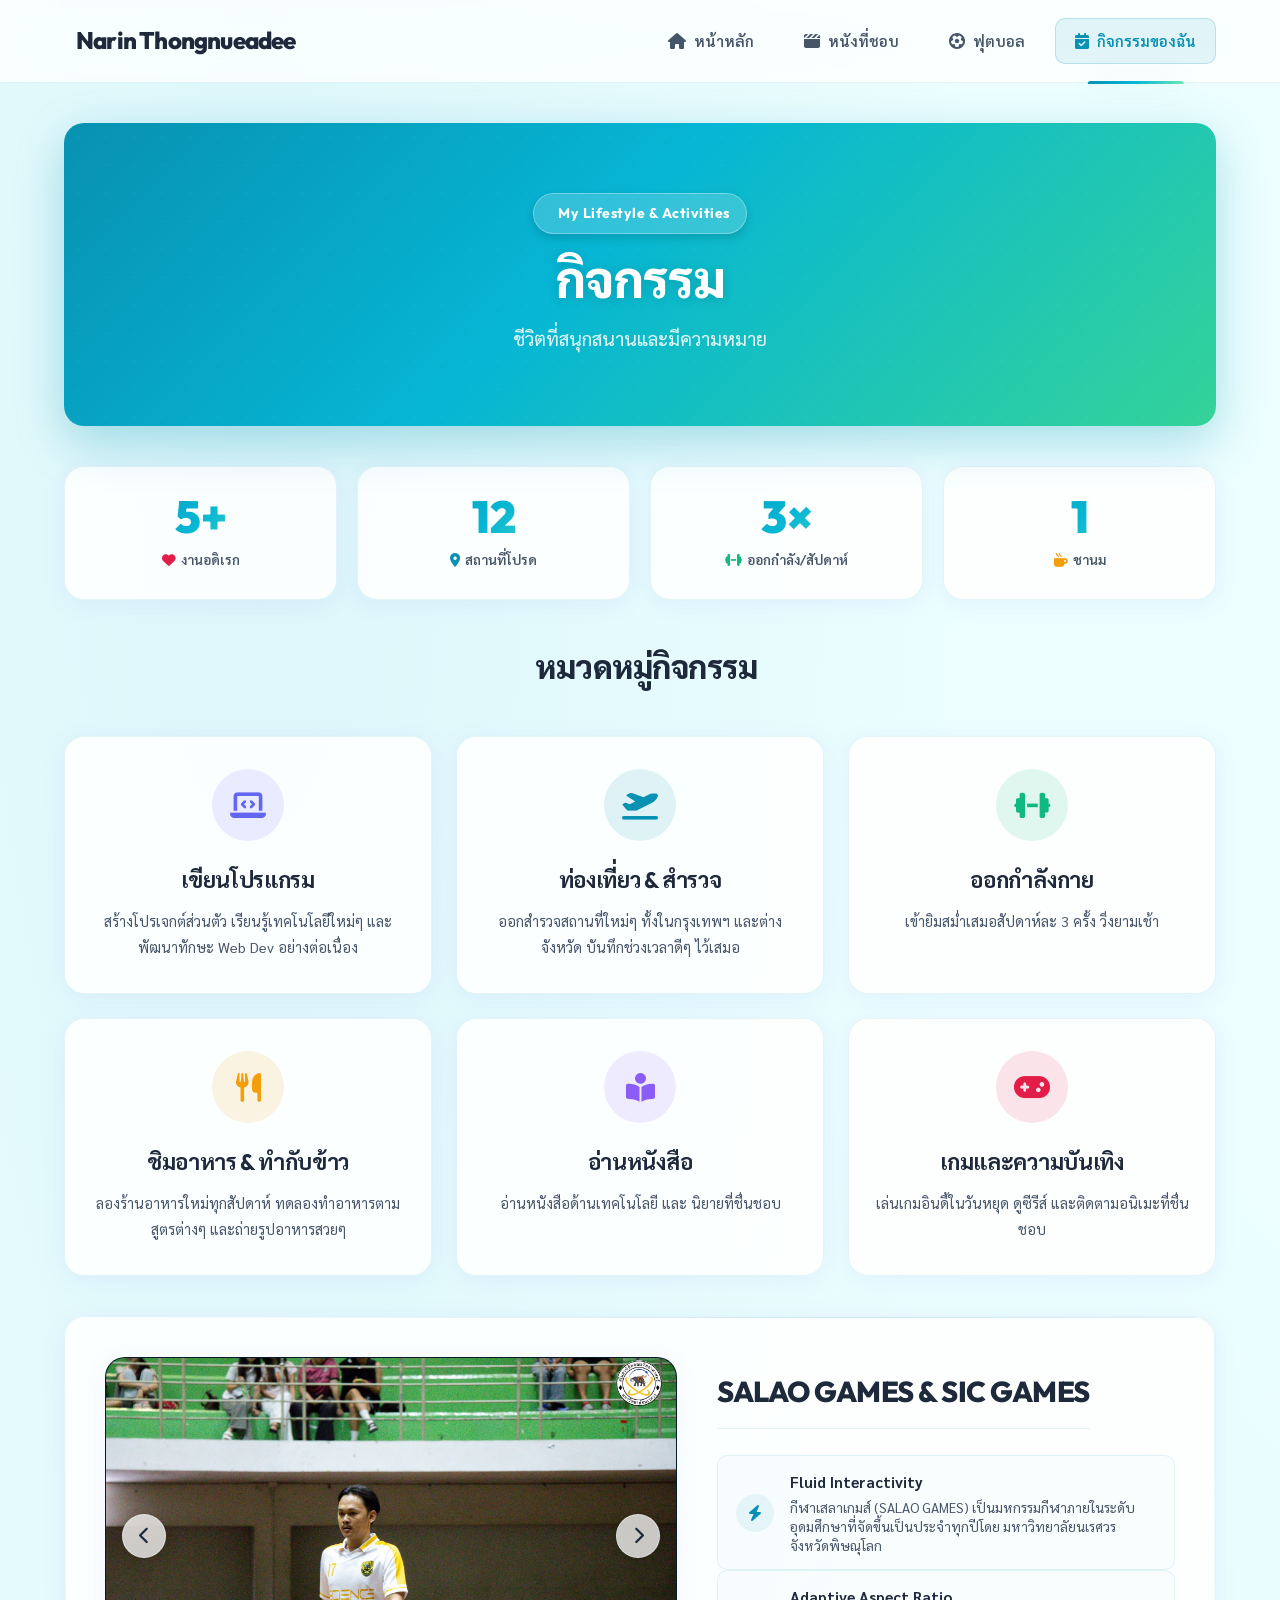
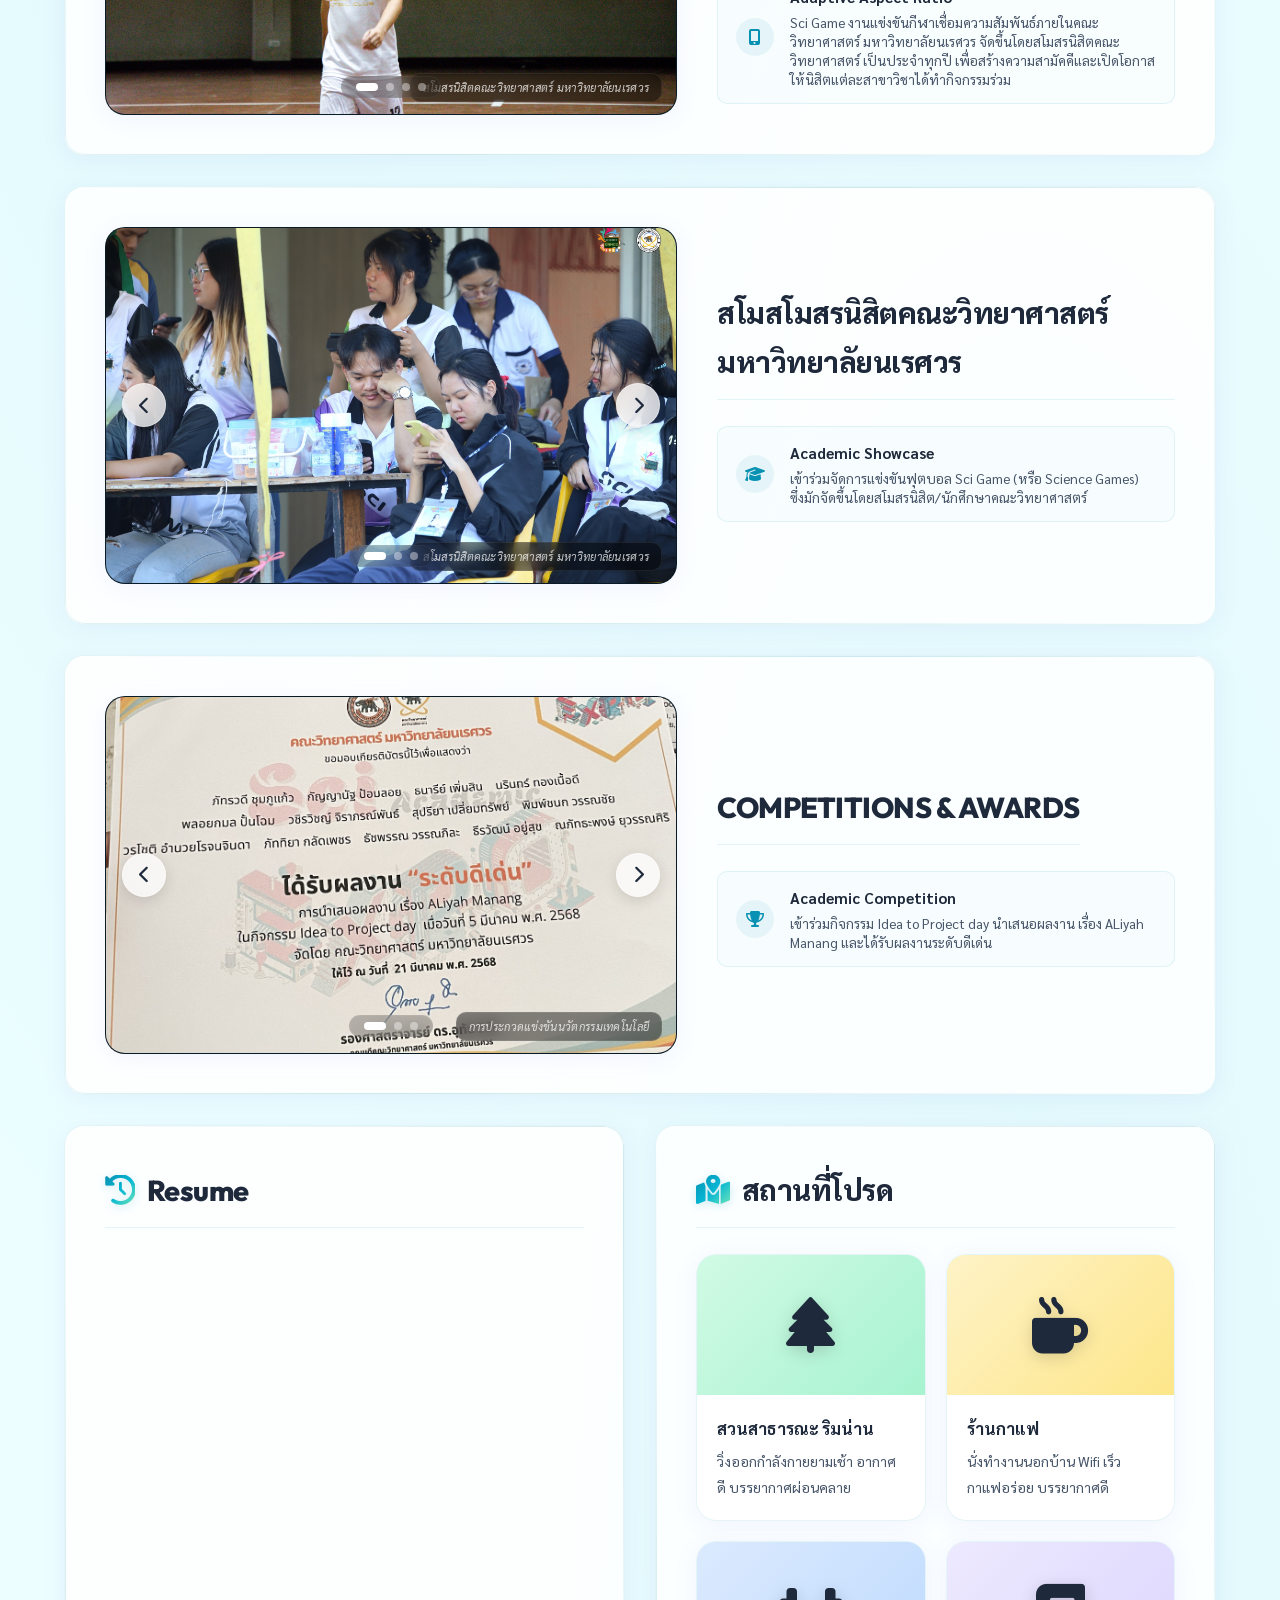
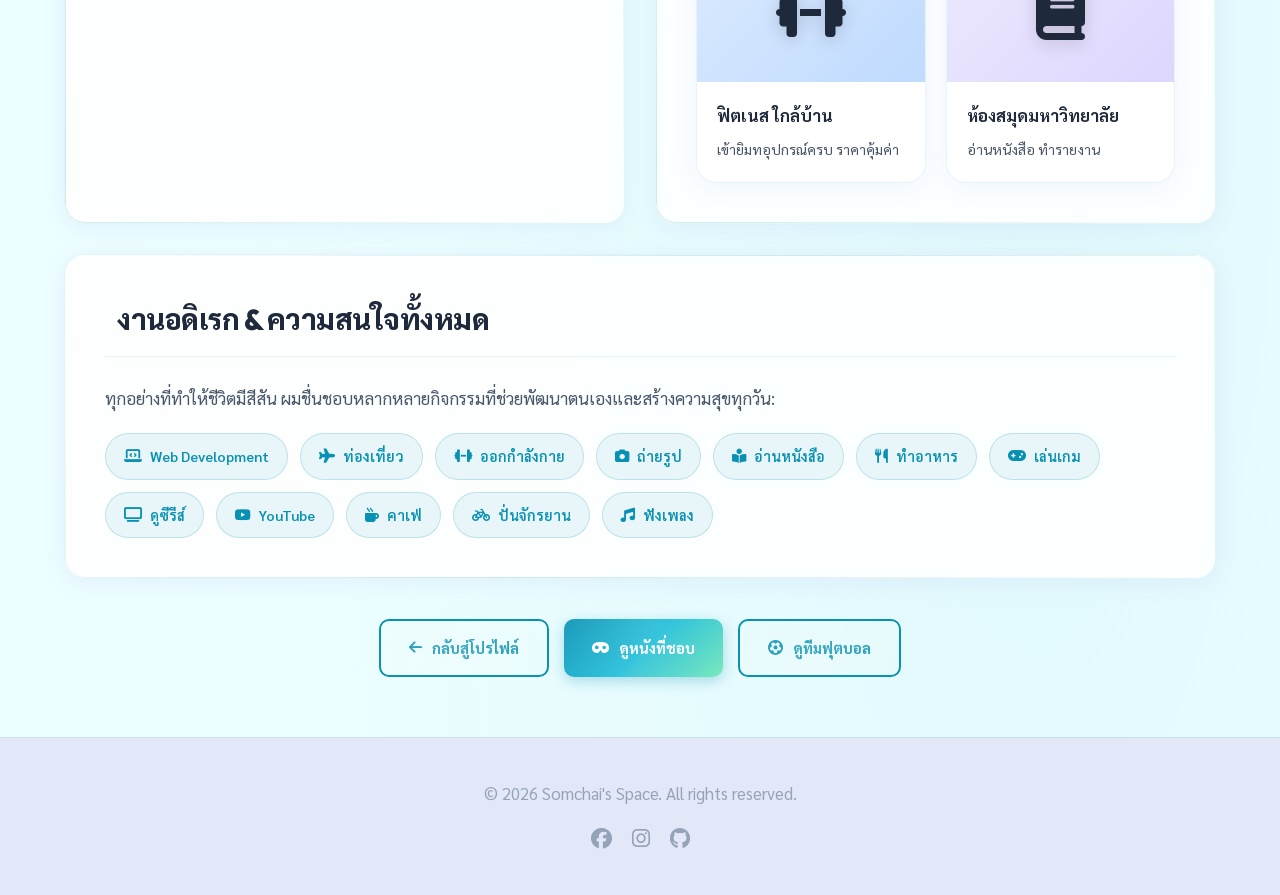
==== activities.html @ 1e1fb0a2 "Fix image path and update football page" ====
<!DOCTYPE html>
<html lang="th">

<head>
    <meta charset="UTF-8">
    <meta name="viewport" content="width=device-width, initial-scale=1.0">
    <title>กิจกรรม</title>
    <meta name="description" content="รวมกิจกรรมยามว่าง งานอดิเรก และสิ่งที่ทำให้ชีวิตมีความสุขของสมชาย">
    <link rel="stylesheet" href="style.css">
    <!-- FontAwesome 6.4.0 Icons -->
    <link rel="stylesheet" href="https://cdnjs.cloudflare.com/ajax/libs/font-awesome/6.4.0/css/all.min.css">

</head>

<body class="page-activities">

    <!-- Navbar (โหลดจาก navbar.js อัตโนมัติ) -->
    <div id="navbar-placeholder"></div>
    <script src="navbar.js"></script>

    <!-- Main Container -->
    <div class="container animated-entry">

        <!-- Hero Section -->
        <div class="activities-hero">
            <span class="badge badge-hero">
                <i class="fa-solid fa-sparkles"></i> My Lifestyle & Activities
            </span>
            <h1 style="font-size: 3.2rem; letter-spacing: -1px; margin-bottom: 12px;">
                กิจกรรม<span style="opacity:0.85"></span>
            </h1>
            <p style="font-size: 1.2rem; max-width: 620px; margin: 0 auto;">
                ชีวิตที่สนุกสนานและมีความหมาย
            </p>
        </div>

        <!-- Stats Row -->
        <div class="stats-row">
            <div class="stat-box">
                <div class="stat-number">5+</div>
                <div class="stat-label"><i class="fa-solid fa-heart"
                        style="color:#e11d48; margin-right:5px;"></i>งานอดิเรก</div>
            </div>
            <div class="stat-box">
                <div class="stat-number">12</div>
                <div class="stat-label"><i class="fa-solid fa-location-dot"
                        style="color:#0891b2; margin-right:5px;"></i>สถานที่โปรด</div>
            </div>
            <div class="stat-box">
                <div class="stat-number">3×</div>
                <div class="stat-label"><i class="fa-solid fa-dumbbell"
                        style="color:#10b981; margin-right:5px;"></i>ออกกำลัง/สัปดาห์</div>
            </div>
            <div class="stat-box">
                <div class="stat-number">1</div>
                <div class="stat-label"><i class="fa-solid fa-mug-hot" style="color:#f59e0b; margin-right:5px;"></i>ชานม
                </div>
            </div>
        </div>

        <!-- Activity Categories -->
        <h2 style="justify-content: center; margin-bottom: 30px; border: none; font-size: 2rem;">
            <i class="fa-solid fa-grid-2"></i> หมวดหมู่กิจกรรม
        </h2>
        <div class="activity-category-grid">
            <div class="activity-cat-card">
                <div class="cat-icon cat-coding"><i class="fa-solid fa-laptop-code"></i></div>
                <h3>เขียนโปรแกรม</h3>
                <p>สร้างโปรเจกต์ส่วนตัว เรียนรู้เทคโนโลยีใหม่ๆ และพัฒนาทักษะ Web Dev อย่างต่อเนื่อง</p>
            </div>
            <div class="activity-cat-card">
                <div class="cat-icon cat-travel"><i class="fa-solid fa-plane-departure"></i></div>
                <h3>ท่องเที่ยว & สำรวจ</h3>
                <p>ออกสำรวจสถานที่ใหม่ๆ ทั้งในกรุงเทพฯ และต่างจังหวัด บันทึกช่วงเวลาดีๆ ไว้เสมอ</p>
            </div>
            <div class="activity-cat-card">
                <div class="cat-icon cat-fitness"><i class="fa-solid fa-dumbbell"></i></div>
                <h3>ออกกำลังกาย</h3>
                <p>เข้ายิมสม่ำเสมอสัปดาห์ละ 3 ครั้ง วิ่งยามเช้า </p>
            </div>
            <div class="activity-cat-card">
                <div class="cat-icon cat-food"><i class="fa-solid fa-utensils"></i></div>
                <h3>ชิมอาหาร & ทำกับข้าว</h3>
                <p>ลองร้านอาหารใหม่ทุกสัปดาห์ ทดลองทำอาหารตามสูตรต่างๆ และถ่ายรูปอาหารสวยๆ</p>
            </div>
            <div class="activity-cat-card">
                <div class="cat-icon cat-reading"><i class="fa-solid fa-book-open-reader"></i></div>
                <h3>อ่านหนังสือ</h3>
                <p>อ่านหนังสือด้านเทคโนโลยี และ นิยายที่ชื่นชอบ </p>
            </div>
            <div class="activity-cat-card">
                <div class="cat-icon cat-gaming"><i class="fa-solid fa-gamepad"></i></div>
                <h3>เกมและความบันเทิง</h3>
                <p>เล่นเกมอินดี้ในวันหยุด ดูซีรีส์ และติดตามอนิเมะที่ชื่นชอบ</p>
            </div>
        </div>

        <!-- Image Slider -->
        <div class="card card-premium-glow animated-entry">
            <div class="slider-grid-container">

                <div class="slider-display-block">
                    <div class="slider-window-wrapper">
                        <div class="slider-slides-track" id="customSliderTrack">
                            <div class="slide-item">
                                <img src="img/SALAO-GAME1.jpg" alt="Highlight Slide 1">
                                <span class="slide-photo-credit">สโมสรนิสิตคณะวิทยาศาสตร์ มหาวิทยาลัยนเรศวร</span>
                            </div>
                            <div class="slide-item">
                                <img src="img/SALAO-GAME2.jpg" alt="Highlight Slide 2">
                                <span class="slide-photo-credit">สโมสรนิสิตคณะวิทยาศาสตร์ มหาวิทยาลัยนเรศวร</span>
                            </div>
                            <div class="slide-item">
                                <img src="img/SALAO-GAME3.jpg" alt="Highlight Slide 3">
                                <span class="slide-photo-credit">สโมสรนิสิตคณะวิทยาศาสตร์ มหาวิทยาลัยนเรศวร</span>
                            </div>
                            <div class="slide-item">
                                <img src="img/SIC-GAME.jpg" alt="Highlight Slide 3">
                                <span class="slide-photo-credit">สโมสรนิสิตคณะวิทยาศาสตร์ มหาวิทยาลัยนเรศวร</span>
                            </div>
                        </div>

                        <button class="slider-nav-arrow arrow-left" id="sliderPrevBtn" aria-label="Previous Slide">
                            <i class="fa-solid fa-chevron-left"></i>
                        </button>
                        <button class="slider-nav-arrow arrow-right" id="sliderNextBtn" aria-label="Next Slide">
                            <i class="fa-solid fa-chevron-right"></i>
                        </button>

                        <div class="slider-dots-indicator" id="sliderDotsWrapper"></div>
                    </div>
                </div>

                <div class="slider-explanation-block">

                    <h2>SALAO GAMES & SIC GAMES</h2>
                    <div class="spec-list-item">
                        <div class="spec-icon"><i class="fa-solid fa-bolt"></i></div>
                        <div class="spec-details">
                            <strong>Fluid Interactivity</strong>
                            <span>กีฬาเสลาเกมส์ (SALAO GAMES)
                                เป็นมหกรรมกีฬาภายในระดับอุดมศึกษาที่จัดขึ้นเป็นประจำทุกปีโดย
                                มหาวิทยาลัยนเรศวร จังหวัดพิษณุโลก</span>
                        </div>
                    </div>
                    <div class="spec-list-item">
                        <div class="spec-icon"><i class="fa-solid fa-mobile-screen-button"></i></div>
                        <div class="spec-details">
                            <strong>Adaptive Aspect Ratio</strong>
                            <span>Sci Game งานแข่งขันกีฬาเชื่อมความสัมพันธ์ภายในคณะวิทยาศาสตร์
                                มหาวิทยาลัยนเรศวร
                                จัดขึ้นโดยสโมสรนิสิตคณะวิทยาศาสตร์ เป็นประจำทุกปี
                                เพื่อสร้างความสามัคคีและเปิดโอกาสให้นิสิตแต่ละสาขาวิชาได้ทำกิจกรรมร่วม</span>
                        </div>
                    </div>
                </div>
            </div>
        </div>

        <!-- Image Slider -->

        <div class="card card-premium-glow animated-entry" style="margin-top: 30px;">
            <div class="slider-grid-container">

                <div class="slider-display-block">
                    <div class="slider-window-wrapper">
                        <div class="slider-slides-track" id="customSliderTrack2">
                            <div class="slide-item">
                                <img src="img/SMO1.jpg" alt="Academic Showcase 1">
                                <span class="slide-photo-credit">สโมสรนิสิตคณะวิทยาศาสตร์ มหาวิทยาลัยนเรศวร</span>
                            </div>
                            <div class="slide-item">
                                <img src="img/SMO2.jpg" alt="Academic Showcase 2">
                                <span class="slide-photo-credit">สโมสรนิสิตคณะวิทยาศาสตร์ มหาวิทยาลัยนเรศวร</span>
                            </div>
                            <div class="slide-item">
                                <img src="img/SMO3.jpg" alt="Volunteer Activity 1">
                                <span class="slide-photo-credit">สโมสรนิสิตคณะวิทยาศาสตร์ มหาวิทยาลัยนเรศวร</span>
                            </div>
                        </div>

                        <button class="slider-nav-arrow arrow-left" id="sliderPrevBtn2" aria-label="Previous Slide">
                            <i class="fa-solid fa-chevron-left"></i>
                        </button>
                        <button class="slider-nav-arrow arrow-right" id="sliderNextBtn2" aria-label="Next Slide">
                            <i class="fa-solid fa-chevron-right"></i>
                        </button>

                        <div class="slider-dots-indicator" id="sliderDotsWrapper2"></div>
                    </div>
                </div>

                <div class="slider-explanation-block">
                    <h2>สโมสโมสรนิสิตคณะวิทยาศาสตร์ มหาวิทยาลัยนเรศวร </h2>
                    <div class="spec-list-item">
                        <div class="spec-icon"><i class="fa-solid fa-graduation-cap"></i></div>
                        <div class="spec-details">
                            <strong>Academic Showcase</strong>
                            <span>เข้าร่วมจัดการแข่งขันฟุตบอล Sci Game (หรือ Science Games)
                                ซึ่งมักจัดขึ้นโดยสโมสรนิสิต/นักศึกษาคณะวิทยาศาสตร์</span>
                        </div>
                    </div>
                </div>
            </div>
        </div>

        <!-- Image Slider -->

        <div class="card card-premium-glow animated-entry" style="margin-top: 30px;">
            <div class="slider-grid-container">

                <div class="slider-display-block">
                    <div class="slider-window-wrapper">
                        <div class="slider-slides-track" id="customSliderTrack3">
                            <div class="slide-item">
                                <img src="img/Activity1.jpg" alt="Competition 1">
                                <span class="slide-photo-credit">การประกวดแข่งขันนวัตกรรมเทคโนโลยี</span>
                            </div>
                            <div class="slide-item">
                                <img src="img/Activity3.jpg" alt="Competition 2">
                                <span class="slide-photo-credit"></span>
                            </div>
                            <div class="slide-item">
                                <img src="img/Activity2.jpg" alt="Competition 2">
                                <span class="slide-photo-credit"></span>
                            </div>
                        </div>

                        <button class="slider-nav-arrow arrow-left" id="sliderPrevBtn3" aria-label="Previous Slide">
                            <i class="fa-solid fa-chevron-left"></i>
                        </button>
                        <button class="slider-nav-arrow arrow-right" id="sliderNextBtn3" aria-label="Next Slide">
                            <i class="fa-solid fa-chevron-right"></i>
                        </button>

                        <div class="slider-dots-indicator" id="sliderDotsWrapper3"></div>
                    </div>
                </div>

                <div class="slider-explanation-block">
                    <h2>COMPETITIONS & AWARDS</h2>
                    <div class="spec-list-item">
                        <div class="spec-icon"><i class="fa-solid fa-trophy"></i></div>
                        <div class="spec-details">
                            <strong>Academic Competition</strong>
                            <span>เข้าร่วมกิจกรรม Idea to Project day นำเสนอผลงาน เรื่อง ALiyah Manang
                                และได้รับผลงานระดับดีเด่น </span>
                        </div>
                    </div>
                    <div class="">
                        <div class="spec-details">
                        </div>
                    </div>
                </div>
            </div>
        </div>

        <!-- Daily Routine + Favourite Places -->
        <div class="grid-2" style="margin-top: 10px;">

            <!-- Daily Routine Timeline -->
            <div class="card card-premium-glow">
                <h2><i class="fa-solid fa-clock-rotate-left"></i> Resume</h2>

            </div>

            <!-- Favourite Places -->
            <div class="card card-premium-glow">
                <h2><i class="fa-solid fa-map-location-dot"></i> สถานที่โปรด</h2>
                <div class="place-grid">
                    <div class="place-card">
                        <div class="place-thumb loc-park">
                            <i class="fa-solid fa-tree"></i>
                        </div>
                        <div class="place-info">
                            <h4>สวนสาธารณะ ริมน่าน</h4>
                            <p>วิ่งออกกำลังกายยามเช้า อากาศดี บรรยากาศผ่อนคลาย</p>
                        </div>
                    </div>
                    <div class="place-card">
                        <div class="place-thumb loc-cafe">
                            <i class="fa-solid fa-mug-hot"></i>
                        </div>
                        <div class="place-info">
                            <h4>ร้านกาแฟ</h4>
                            <p>นั่งทำงานนอกบ้าน Wifi เร็ว กาแฟอร่อย บรรยากาศดี</p>
                        </div>
                    </div>
                    <div class="place-card">
                        <div class="place-thumb loc-gym">
                            <i class="fa-solid fa-dumbbell"></i>
                        </div>
                        <div class="place-info">
                            <h4>ฟิตเนส ใกล้บ้าน</h4>
                            <p>เข้ายิมทอุปกรณ์ครบ ราคาคุ้มค่า</p>
                        </div>
                    </div>
                    <div class="place-card">
                        <div class="place-thumb loc-library">
                            <i class="fa-solid fa-book"></i>
                        </div>
                        <div class="place-info">
                            <h4>ห้องสมุดมหาวิทยาลัย</h4>
                            <p>อ่านหนังสือ ทำรายงาน </p>
                        </div>
                    </div>
                </div>
            </div>
        </div>

        <!-- Hobbies & Interests -->
        <div class="card card-premium-glow" style="margin-top: 0;">
            <h2><i class="sparkles"></i> งานอดิเรก & ความสนใจทั้งหมด</h2>
            <p>ทุกอย่างที่ทำให้ชีวิตมีสีสัน ผมชื่นชอบหลากหลายกิจกรรมที่ช่วยพัฒนาตนเองและสร้างความสุขทุกวัน:</p>
            <div class="hobby-tags">
                <span class="hobby-tag"><i class="fa-solid fa-laptop-code"></i> Web Development</span>
                <span class="hobby-tag"><i class="fa-solid fa-plane"></i> ท่องเที่ยว</span>
                <span class="hobby-tag"><i class="fa-solid fa-dumbbell"></i> ออกกำลังกาย</span>
                <span class="hobby-tag"><i class="fa-solid fa-camera"></i> ถ่ายรูป</span>
                <span class="hobby-tag"><i class="fa-solid fa-book-open-reader"></i> อ่านหนังสือ</span>
                <span class="hobby-tag"><i class="fa-solid fa-utensils"></i> ทำอาหาร</span>
                <span class="hobby-tag"><i class="fa-solid fa-gamepad"></i> เล่นเกม</span>
                <span class="hobby-tag"><i class="fa-solid fa-tv"></i> ดูซีรีส์</span>
                <span class="hobby-tag"><i class="fa-brands fa-youtube"></i> YouTube</span>
                <span class="hobby-tag"><i class="fa-solid fa-mug-hot"></i> คาเฟ่</span>
                <span class="hobby-tag"><i class="fa-solid fa-bicycle"></i> ปั่นจักรยาน</span>
                <span class="hobby-tag"><i class="fa-solid fa-music"></i> ฟังเพลง</span>
            </div>
        </div>

        <!-- Navigation Buttons -->
        <div
            style="margin-top: 40px; text-align: center; display: flex; gap: 15px; justify-content: center; flex-wrap: wrap;">
            <a href="index.html" class="btn btn-outline"
                style="border-color:var(--accent-activities); color:var(--accent-activities);">
                <i class="fa-solid fa-arrow-left"></i> กลับสู่โปรไฟล์
            </a>
            <a href="movie.html" class="btn"
                style="background:var(--gradient-activities); box-shadow: 0 4px 14px rgba(var(--accent-activities-rgb), 0.3);">
                <i class="fa-solid fa-mask"></i> ดูหนังที่ชอบ
            </a>
            <a href="football.html" class="btn btn-outline"
                style="border-color:var(--accent-activities); color:var(--accent-activities);">
                <i class="fa-solid fa-soccer-ball"></i> ดูทีมฟุตบอล
            </a>
        </div>

    </div>

    <!-- Footer -->
    <footer>
        <div class="container" style="margin: 0 auto; padding: 0;">
            <p style="margin-bottom: 12px;">&#169; 2026 Somchai's Space. All rights reserved.</p>
            <div style="display: flex; gap: 20px; justify-content: center; font-size: 1.3rem;">
                <a href="#" style="color: var(--text-muted); transition: var(--transition-smooth);"><i
                        class="fa-brands fa-facebook"></i></a>
                <a href="#" style="color: var(--text-muted); transition: var(--transition-smooth);"><i
                        class="fa-brands fa-instagram"></i></a>
                <a href="#" style="color: var(--text-muted); transition: var(--transition-smooth);"><i
                        class="fa-brands fa-github"></i></a>
            </div>
        </div>
    </footer>

    <style>
        /* ====== Activities Page Specific Styles ====== */

        /* Hero Banner */
        .activities-hero {
            background: linear-gradient(135deg, #0891b2 0%, #06b6d4 45%, #34d399 100%);
            border-radius: var(--radius-md);
            padding: 70px 40px;
            color: #ffffff;
            text-align: center;
            margin-bottom: 40px;
            box-shadow: 0 16px 48px rgba(8, 145, 178, 0.3);
            position: relative;
            overflow: hidden;
        }

        .activities-hero::before {
            content: '';
            position: absolute;
            inset: 0;
            background-image: radial-gradient(rgba(255, 255, 255, 0.08) 1px, transparent 0);
            background-size: 28px 28px;
            opacity: 0.5;
        }

        .activities-hero h1 {
            color: #ffffff;
            text-shadow: 0 2px 12px rgba(0, 0, 0, 0.15);
            position: relative;
        }

        .activities-hero p {
            color: rgba(255, 255, 255, 0.88);
            position: relative;
        }

        .activities-hero .badge-hero {
            background: rgba(255, 255, 255, 0.18);
            color: #ffffff;
            border-color: rgba(255, 255, 255, 0.3);
            position: relative;
        }

        /* Activity Category Cards */
        .activity-category-grid {
            display: grid;
            grid-template-columns: repeat(3, 1fr);
            gap: 24px;
            margin-bottom: 40px;
        }

        .activity-cat-card {
            background: var(--bg-card);
            border: 1px solid var(--border-light);
            border-radius: var(--radius-md);
            padding: 32px 24px;
            text-align: center;
            text-decoration: none;
            transition: var(--transition-smooth);
            backdrop-filter: blur(24px);
            -webkit-backdrop-filter: blur(24px);
            box-shadow: var(--shadow-soft);
        }

        .activity-cat-card:hover {
            transform: translateY(-8px);
            box-shadow: var(--shadow-medium);
        }

        .activity-cat-card .cat-icon {
            width: 72px;
            height: 72px;
            border-radius: 50%;
            display: flex;
            align-items: center;
            justify-content: center;
            margin: 0 auto 20px;
            font-size: 1.8rem;
            transition: var(--transition-smooth);
        }

        .activity-cat-card:hover .cat-icon {
            transform: scale(1.15) rotate(5deg);
        }

        .activity-cat-card h3 {
            margin-bottom: 10px;
            color: var(--text-primary);
        }

        .activity-cat-card p {
            font-size: 0.9rem;
            color: var(--text-secondary);
            margin: 0;
        }

        /* Colored category icons */
        .cat-icon.cat-coding {
            background: rgba(99, 102, 241, 0.12);
            color: #6366f1;
        }

        .cat-icon.cat-travel {
            background: rgba(8, 145, 178, 0.12);
            color: #0891b2;
        }

        .cat-icon.cat-fitness {
            background: rgba(16, 185, 129, 0.12);
            color: #10b981;
        }

        .cat-icon.cat-food {
            background: rgba(245, 158, 11, 0.12);
            color: #f59e0b;
        }

        .cat-icon.cat-reading {
            background: rgba(139, 92, 246, 0.12);
            color: #8b5cf6;
        }

        .cat-icon.cat-gaming {
            background: rgba(225, 29, 72, 0.12);
            color: #e11d48;
        }

        .activity-cat-card:hover {
            border-color: rgba(var(--accent-activities-rgb), 0.4);
        }

        /* Daily Schedule Timeline */
        .timeline {
            list-style: none;
            position: relative;
            padding-left: 30px;
        }

        .timeline::before {
            content: '';
            position: absolute;
            left: 12px;
            top: 0;
            bottom: 0;
            width: 2px;
            background: linear-gradient(to bottom, var(--accent-activities), rgba(var(--accent-activities-rgb), 0.1));
            border-radius: 1px;
        }

        .timeline-item {
            position: relative;
            padding: 0 0 32px 30px;
        }

        .timeline-item:last-child {
            padding-bottom: 0;
        }

        .timeline-dot {
            position: absolute;
            left: -18px;
            top: 4px;
            width: 16px;
            height: 16px;
            border-radius: 50%;
            background: var(--accent-activities);
            border: 3px solid var(--bg-card);
            box-shadow: 0 0 0 3px rgba(var(--accent-activities-rgb), 0.2);
            transition: var(--transition-smooth);
        }

        .timeline-item:hover .timeline-dot {
            transform: scale(1.3);
            box-shadow: 0 0 0 5px rgba(var(--accent-activities-rgb), 0.15);
        }

        .timeline-time {
            font-size: 0.82rem;
            font-weight: 700;
            color: var(--accent-activities);
            letter-spacing: 1px;
            text-transform: uppercase;
            margin-bottom: 4px;
        }

        .timeline-title {
            font-size: 1.05rem;
            font-weight: 700;
            color: var(--text-primary);
            margin-bottom: 4px;
            font-family: var(--font-heading);
        }

        .timeline-desc {
            font-size: 0.9rem;
            color: var(--text-secondary);
            margin: 0;
            line-height: 1.6;
        }

        /* Place Cards Grid */
        .place-grid {
            display: grid;
            grid-template-columns: repeat(2, 1fr);
            gap: 20px;
        }

        .place-card {
            background: var(--bg-card);
            border: 1px solid var(--border-light);
            border-radius: var(--radius-md);
            overflow: hidden;
            transition: var(--transition-smooth);
            box-shadow: var(--shadow-soft);
        }

        .place-card:hover {
            transform: translateY(-6px);
            box-shadow: var(--shadow-medium);
            border-color: rgba(var(--accent-activities-rgb), 0.4);
        }

        .place-thumb {
            height: 140px;
            display: flex;
            align-items: center;
            justify-content: center;
            font-size: 3.5rem;
            position: relative;
            overflow: hidden;
        }

        .place-thumb::after {
            content: '';
            position: absolute;
            inset: 0;
            background: inherit;
            filter: blur(0);
            transition: filter 0.4s ease;
        }

        .place-card:hover .place-thumb::after {
            filter: blur(2px) brightness(0.9);
        }

        .place-thumb i {
            position: relative;
            z-index: 1;
            filter: drop-shadow(0 4px 8px rgba(0, 0, 0, 0.15));
        }

        .place-thumb.loc-park {
            background: linear-gradient(135deg, #d1fae5, #a7f3d0);
        }

        .place-thumb.loc-cafe {
            background: linear-gradient(135deg, #fef3c7, #fde68a);
        }

        .place-thumb.loc-gym {
            background: linear-gradient(135deg, #dbeafe, #bfdbfe);
        }

        .place-thumb.loc-library {
            background: linear-gradient(135deg, #ede9fe, #ddd6fe);
        }

        .place-info {
            padding: 20px;
        }

        .place-info h4 {
            font-family: var(--font-heading);
            font-size: 1.05rem;
            font-weight: 700;
            color: var(--text-primary);
            margin-bottom: 6px;
        }

        .place-info p {
            font-size: 0.88rem;
            color: var(--text-secondary);
            margin: 0;
        }

        /* Progress Stats */
        .stats-row {
            display: grid;
            grid-template-columns: repeat(4, 1fr);
            gap: 20px;
            margin-bottom: 40px;
        }

        .stat-box {
            background: var(--bg-card);
            border: 1px solid var(--border-light);
            border-radius: var(--radius-md);
            padding: 28px 20px;
            text-align: center;
            transition: var(--transition-smooth);
            box-shadow: var(--shadow-soft);
        }

        .stat-box:hover {
            transform: translateY(-6px);
            box-shadow: var(--shadow-medium);
            border-color: rgba(var(--accent-activities-rgb), 0.35);
        }

        .stat-number {
            font-family: var(--font-heading);
            font-size: 2.8rem;
            font-weight: 900;
            background: var(--accent-gradient);
            -webkit-background-clip: text;
            -webkit-text-fill-color: transparent;
            line-height: 1;
            margin-bottom: 8px;
        }

        .stat-label {
            font-size: 0.85rem;
            color: var(--text-secondary);
            font-weight: 600;
        }

        /* Hobby Tags */
        .hobby-tags {
            display: flex;
            flex-wrap: wrap;
            gap: 12px;
            margin-top: 20px;
        }

        .hobby-tag {
            display: inline-flex;
            align-items: center;
            gap: 8px;
            padding: 10px 18px;
            background: rgba(var(--accent-activities-rgb), 0.08);
            color: var(--accent-activities);
            border: 1px solid rgba(var(--accent-activities-rgb), 0.2);
            border-radius: 30px;
            font-size: 0.9rem;
            font-weight: 600;
            transition: var(--transition-smooth);
            cursor: default;
        }

        .hobby-tag:hover {
            background: rgba(var(--accent-activities-rgb), 0.15);
            transform: translateY(-2px) scale(1.04);
            box-shadow: 0 4px 12px rgba(var(--accent-activities-rgb), 0.15);
        }

        /* Responsive */
        @media (max-width: 992px) {
            .activity-category-grid {
                grid-template-columns: repeat(2, 1fr);
            }

            .stats-row {
                grid-template-columns: repeat(2, 1fr);
            }
        }

        @media (max-width: 768px) {
            .activity-category-grid {
                grid-template-columns: 1fr;
            }

            .place-grid {
                grid-template-columns: 1fr;
            }

            .stats-row {
                grid-template-columns: repeat(2, 1fr);
            }

            .activities-hero {
                padding: 48px 24px;
            }
        }
    </style>

    <script>
        document.addEventListener("DOMContentLoaded", function () {
            // ฟังก์ชันส่วนกลางอัจฉริยะ สำหรับควบคุม Slider ทุกชุดในหน้าเว็บ
            function setupSlider(trackId, dotsId, prevBtnId, nextBtnId) {
                const track = document.getElementById(trackId);
                const dotsWrapper = document.getElementById(dotsId);
                const prevBtn = document.getElementById(prevBtnId);
                const nextBtn = document.getElementById(nextBtnId);

                if (!track || !dotsWrapper) return;

                const slides = Array.from(track.children);
                let currentSlideIndex = 0;

                // สร้างจุดกลม (Dots) อัตโนมัติตามจำนวนสไลด์จริงของชุดนั้นๆ
                slides.forEach((_, index) => {
                    const dotIndicator = document.createElement("div");
                    dotIndicator.classList.add("single-indicator-dot");
                    if (index === 0) dotIndicator.classList.add("active-dot");

                    dotIndicator.addEventListener("click", () => {
                        currentSlideIndex = index;
                        updateSliderPosition();
                    });
                    dotsWrapper.appendChild(dotIndicator);
                });

                const calculatedDots = Array.from(dotsWrapper.children);

                function updateSliderPosition() {
                    track.style.transform = `translateX(-${currentSlideIndex * 100}%)`;
                    calculatedDots.forEach((dot, index) => {
                        if (index === currentSlideIndex) {
                            dot.classList.add("active-dot");
                        } else {
                            dot.classList.remove("active-dot");
                        }
                    });
                }

                if (nextBtn) {
                    nextBtn.addEventListener("click", () => {
                        currentSlideIndex = (currentSlideIndex + 1) % slides.length;
                        updateSliderPosition();
                    });
                }

                if (prevBtn) {
                    prevBtn.addEventListener("click", () => {
                        currentSlideIndex = (currentSlideIndex - 1 + slides.length) % slides.length;
                        updateSliderPosition();
                    });
                }
            }

            // [เปิดระบบ] Slider ชุดที่ 1: กีฬาเสลาเกมส์ & SIC GAMES
            setupSlider("customSliderTrack", "sliderDotsWrapper", "sliderPrevBtn", "sliderNextBtn");

            // [เปิดระบบ] Slider ชุดที่ 2: งาน Open House & จิตอาสา
            setupSlider("customSliderTrack2", "sliderDotsWrapper2", "sliderPrevBtn2", "sliderNextBtn2");

            // [เปิดระบบ] Slider ชุดที่ 3: การประกวดและรางวัล (ชุดใหม่ล่าสุด)
            setupSlider("customSliderTrack3", "sliderDotsWrapper3", "sliderPrevBtn3", "sliderNextBtn3");
        });
    </script>

</body>

</html>
---- style.css ----
@import url('https://fonts.googleapis.com/css2?family=Outfit:wght@300;400;500;600;700;800;900&family=Sarabun:ital,wght@0,300;0,400;0,500;0,600;0,700;0,800;1,400&display=swap');

/* ==========================================================================
   1. DESIGN SYSTEM & CUSTOM PROPERTIES (LIGHT MODE)
   ========================================================================== */
:root {
    /* Font Families */
    --font-heading: 'Outfit', 'Sarabun', sans-serif;
    --font-body: 'Sarabun', 'Outfit', sans-serif;

    /* Theme Colors (Light Mode — Airy & Fresh) */
    --bg-global: #f0f4ff;
    --bg-dark: #e2e8f8;
    --bg-card: rgba(255, 255, 255, 0.82);
    --bg-card-rgb: 255, 255, 255;
    --text-primary: #1e293b;
    --text-secondary: #475569;
    --text-muted: #94a3b8;
    --border-light: rgba(100, 116, 139, 0.14);
    --navbar-bg: rgba(255, 255, 255, 0.82);

    /* Profile Accents (Royal Indigo) */
    --accent-profile: #6366f1;
    --accent-profile-rgb: 99, 102, 241;
    --gradient-profile: linear-gradient(135deg, #6366f1 0%, #a78bfa 100%);

    /* Movie Accents - Spider-Man (Crimson Red) */
    --accent-movie: #e11d48;
    --accent-movie-rgb: 225, 29, 72;
    --gradient-movie: linear-gradient(135deg, #e11d48 0%, #fb7185 100%);

    /* Football Accents - Real Madrid (Royal Gold & Deep Navy) */
    --accent-football: #d97706;
    --accent-football-rgb: 217, 119, 6;
    --gradient-football: linear-gradient(135deg, #1d4ed8 0%, #3b82f6 50%, #d97706 100%);

    /* Activities & Music Accents (Sky Blue / Teal) */
    --accent-activities: #0891b2;
    --accent-activities-rgb: 8, 145, 178;
    --gradient-activities: linear-gradient(135deg, #0891b2 0%, #06b6d4 50%, #6ee7b7 100%);

    /* Shadows & Glows */
    --shadow-soft: 0 4px 24px 0 rgba(99, 102, 241, 0.08);
    --shadow-medium: 0 16px 48px -8px rgba(30, 41, 59, 0.18);
    --shadow-glow-profile: 0 0 28px rgba(99, 102, 241, 0.18);
    --shadow-glow-movie: 0 0 28px rgba(225, 29, 72, 0.18);
    --shadow-glow-football: 0 0 28px rgba(217, 119, 6, 0.18);
    --shadow-glow-activities: 0 0 28px rgba(8, 145, 178, 0.18);

    /* Borders & Transitions */
    --radius-sm: 10px;
    --radius-md: 20px;
    --radius-lg: 30px;
    --transition-smooth: all 0.5s cubic-bezier(0.16, 1, 0.3, 1);
}

/* ==========================================================================
   2. PAGE SPECIFIC ACCENT OVERRIDES
   ========================================================================== */
body.page-profile {
    --accent-color: var(--accent-profile);
    --accent-color-rgb: var(--accent-profile-rgb);
    --accent-gradient: var(--gradient-profile);
    --accent-glow: var(--shadow-glow-profile);
    --bg-global: #eef0ff;
    --bg-card: rgba(255, 255, 255, 0.88);
    --bg-card-rgb: 255, 255, 255;
    --border-light: rgba(99, 102, 241, 0.1);
}

body.page-movie {
    --accent-color: var(--accent-movie);
    --accent-color-rgb: var(--accent-movie-rgb);
    --accent-gradient: var(--gradient-movie);
    --accent-glow: var(--shadow-glow-movie);
    --bg-global: #fff1f2;
    --bg-card: rgba(255, 255, 255, 0.88);
    --bg-card-rgb: 255, 255, 255;
    --border-light: rgba(225, 29, 72, 0.1);
}

body.page-football {
    --accent-color: var(--accent-football);
    --accent-color-rgb: var(--accent-football-rgb);
    --accent-gradient: var(--gradient-football);
    --accent-glow: var(--shadow-glow-football);
    --bg-global: #fffbeb;
    --bg-card: rgba(255, 255, 255, 0.88);
    --bg-card-rgb: 255, 255, 255;
    --border-light: rgba(217, 119, 6, 0.1);
}

body.page-activities {
    --accent-color: var(--accent-activities);
    --accent-color-rgb: var(--accent-activities-rgb);
    --accent-gradient: var(--gradient-activities);
    --accent-glow: var(--shadow-glow-activities);
    --bg-global: #ecfeff;
    --bg-card: rgba(255, 255, 255, 0.88);
    --bg-card-rgb: 255, 255, 255;
    --border-light: rgba(8, 145, 178, 0.1);
}

/* ==========================================================================
   3. GLOBAL RESET, SCROLLBAR & BASE STYLES
   ========================================================================== */
* {
    margin: 0;
    padding: 0;
    box-sizing: border-box;
    -webkit-font-smoothing: antialiased;
    -moz-osx-font-smoothing: grayscale;
}

html {
    scroll-behavior: smooth;
}

body {
    font-family: var(--font-body);
    background-color: var(--bg-global);
    background-image:
        radial-gradient(ellipse at 20% 10%, rgba(var(--accent-color-rgb, 99, 102, 241), 0.07) 0%, transparent 50%),
        radial-gradient(ellipse at 80% 80%, rgba(var(--accent-color-rgb, 99, 102, 241), 0.05) 0%, transparent 50%);
    color: var(--text-primary);
    line-height: 1.7;
    overflow-x: hidden;
    transition: background-color 0.6s ease, color 0.6s ease;
}

/* Custom Webkit Scrollbar */
::-webkit-scrollbar {
    width: 10px;
    height: 10px;
}

::-webkit-scrollbar-track {
    background: var(--bg-global);
}

::-webkit-scrollbar-thumb {
    background: rgba(100, 116, 139, 0.25);
    border-radius: 5px;
    border: 2px solid var(--bg-global);
}

::-webkit-scrollbar-thumb:hover {
    background: var(--accent-color);
}

/* Page Entrance Animation Wrapper */
.animated-entry {
    animation: fadeInUp 0.8s cubic-bezier(0.16, 1, 0.3, 1) both;
}

@keyframes fadeInUp {
    0% {
        opacity: 0;
        transform: translateY(20px);
    }
    100% {
        opacity: 1;
        transform: translateY(0);
    }
}

/* ==========================================================================
   4. HEADER & NAVIGATION BAR (GLASSMORPHIC)
   ========================================================================== */
.navbar {
    background-color: var(--navbar-bg);
    backdrop-filter: blur(25px) saturate(180%);
    -webkit-backdrop-filter: blur(25px) saturate(180%);
    position: sticky;
    top: 0;
    z-index: 1000;
    border-bottom: 1px solid var(--border-light);
    transition: var(--transition-smooth);
}

.nav-container {
    max-width: 1200px;
    margin: 0 auto;
    display: flex;
    justify-content: space-between;
    align-items: center;
    padding: 18px 24px;
}

.logo {
    color: var(--text-primary);
    font-family: var(--font-heading);
    font-size: 24px;
    font-weight: 800;
    text-decoration: none;
    display: flex;
    align-items: center;
    gap: 12px;
    letter-spacing: -0.8px;
    transition: var(--transition-smooth);
}

.logo i {
    font-size: 26px;
    background: var(--accent-gradient);
    -webkit-background-clip: text;
    -webkit-text-fill-color: transparent;
    filter: drop-shadow(0 0 10px rgba(var(--accent-color-rgb), 0.35));
    transition: transform 0.8s cubic-bezier(0.34, 1.56, 0.64, 1);
}

.logo:hover i {
    transform: rotate(360deg) scale(1.15);
}

.nav-menu {
    display: flex;
    list-style: none;
    gap: 10px;
}

.nav-item a {
    color: var(--text-secondary);
    text-decoration: none;
    font-weight: 600;
    font-size: 15px;
    padding: 10px 20px;
    border-radius: var(--radius-sm);
    transition: var(--transition-smooth);
    display: flex;
    align-items: center;
    gap: 8px;
    position: relative;
}

.nav-item a i {
    font-size: 16px;
    transition: var(--transition-smooth);
}

.nav-item a:hover {
    color: var(--text-primary);
    background-color: rgba(var(--accent-color-rgb), 0.07);
}

.nav-item a:hover i {
    transform: translateY(-2px);
    color: var(--accent-color);
}

.nav-item a.active {
    color: var(--accent-color);
    background: rgba(var(--accent-color-rgb), 0.10);
    box-shadow: inset 0 0 0 1px rgba(var(--accent-color-rgb), 0.2);
}

.nav-item a::after {
    content: '';
    position: absolute;
    bottom: -20px;
    left: 50%;
    transform: translateX(-50%) scaleX(0);
    width: 60%;
    height: 3px;
    background: var(--accent-gradient);
    border-radius: 3px 3px 0 0;
    transition: var(--transition-smooth);
}

.nav-item a.active::after {
    transform: translateX(-50%) scaleX(1);
    box-shadow: var(--accent-glow);
}

/* ==========================================================================
   5. LAYOUT CONTAINERS & ULTRA GLASS CARDS
   ========================================================================== */
.container {
    max-width: 1200px;
    margin: 40px auto;
    padding: 0 24px;
}

.card {
    background: var(--bg-card);
    backdrop-filter: blur(24px) saturate(140%);
    -webkit-backdrop-filter: blur(24px) saturate(140%);
    border: 1px solid var(--border-light);
    padding: 40px;
    border-radius: var(--radius-md);
    box-shadow: var(--shadow-soft);
    margin-bottom: 30px;
    transition: var(--transition-smooth);
    position: relative;
    overflow: hidden;
}

.card::before {
    content: '';
    position: absolute;
    top: 0;
    left: 0;
    width: 100%;
    height: 4px;
    background: var(--accent-gradient);
    opacity: 0;
    transition: var(--transition-smooth);
}

.card:hover {
    transform: translateY(-8px) scale(1.005);
    box-shadow: var(--shadow-medium), 0 0 40px rgba(var(--accent-color-rgb), 0.15);
    border-color: rgba(var(--accent-color-rgb), 0.35);
}

.card:hover::before {
    opacity: 1;
}

/* Specular Highlight Overlay */
.card-premium-glow {
    position: relative;
}

.card-premium-glow::after {
    content: '';
    position: absolute;
    inset: 0;
    border-radius: var(--radius-md);
    padding: 1px;
    background: linear-gradient(135deg, rgba(255, 255, 255, 0.1) 0%, rgba(var(--accent-color-rgb), 0.4) 50%, rgba(255, 255, 255, 0) 100%);
    -webkit-mask: linear-gradient(#fff 0 0) content-box, linear-gradient(#fff 0 0);
    -webkit-mask-composite: xor;
    mask-composite: exclude;
    pointer-events: none;
    opacity: 0.5;
    transition: var(--transition-smooth);
}

.card-premium-glow:hover::after {
    opacity: 1;
    background: linear-gradient(135deg, rgba(var(--accent-color-rgb), 0.7) 0%, rgba(255, 255, 255, 0.25) 50%, rgba(var(--accent-color-rgb), 0.9) 100%);
}

/* ==========================================================================
   6. TYPOGRAPHY & HEADINGS
   ========================================================================== */
h1 {
    font-family: var(--font-heading);
    font-size: 3.2rem;
    font-weight: 900;
    line-height: 1.15;
    color: var(--text-primary);
    margin-bottom: 20px;
    letter-spacing: -1.5px;
    text-shadow: 0 4px 12px rgba(0, 0, 0, 0.4);
}

.gradient-text {
    background: var(--accent-gradient);
    -webkit-background-clip: text;
    -webkit-text-fill-color: transparent;
    display: inline-block;
    filter: drop-shadow(0 2px 10px rgba(var(--accent-color-rgb), 0.3));
}

h2 {
    font-family: var(--font-heading);
    font-size: 1.8rem;
    font-weight: 800;
    color: var(--text-primary);
    margin-bottom: 26px;
    padding-bottom: 12px;
    border-bottom: 1px solid var(--border-light);
    display: flex;
    align-items: center;
    gap: 12px;
    letter-spacing: -0.5px;
}

h2 i {
    font-size: 1.9rem;
    background: var(--accent-gradient);
    -webkit-background-clip: text;
    -webkit-text-fill-color: transparent;
    filter: drop-shadow(0 2px 5px rgba(var(--accent-color-rgb), 0.2));
}

h3 {
    font-family: var(--font-heading);
    font-size: 1.4rem;
    font-weight: 700;
    color: var(--text-primary);
    margin-bottom: 14px;
    letter-spacing: -0.3px;
}

p {
    color: var(--text-secondary);
    font-size: 1.05rem;
    line-height: 1.8;
}

/* ==========================================================================
   7. GENERIC COMPONENTS (BADGES, BUTTONS, GRIDS)
   ========================================================================== */
.badge {
    background: rgba(var(--accent-color-rgb), 0.08);
    color: var(--accent-color);
    padding: 8px 16px;
    border-radius: 30px;
    font-size: 0.88rem;
    font-weight: 700;
    display: inline-flex;
    align-items: center;
    gap: 8px;
    border: 1px solid rgba(var(--accent-color-rgb), 0.2);
    margin-bottom: 16px;
    font-family: var(--font-heading);
    letter-spacing: 0.5px;
    transition: var(--transition-smooth);
    box-shadow: 0 4px 10px rgba(0, 0, 0, 0.15);
}

.badge:hover {
    transform: scale(1.05) translateY(-2px);
    background: rgba(var(--accent-color-rgb), 0.15);
    box-shadow: var(--accent-glow);
}

.btn {
    display: inline-flex;
    align-items: center;
    gap: 10px;
    padding: 14px 28px;
    background: var(--accent-gradient);
    color: #ffffff;
    text-decoration: none;
    font-weight: 700;
    font-size: 15px;
    border-radius: var(--radius-sm);
    transition: var(--transition-smooth);
    border: none;
    cursor: pointer;
    box-shadow: 0 8px 25px rgba(var(--accent-color-rgb), 0.35);
    position: relative;
    overflow: hidden;
}

.btn::after {
    content: '';
    position: absolute;
    top: 0;
    left: -50%;
    width: 200%;
    height: 100%;
    background: linear-gradient(90deg, transparent 0%, rgba(255, 255, 255, 0.2) 50%, transparent 100%);
    transform: skewX(-20deg);
    transition: 0.75s ease;
}

.btn:hover {
    transform: translateY(-4px);
    box-shadow: 0 12px 30px rgba(var(--accent-color-rgb), 0.5);
}

.btn:hover::after {
    left: 120%;
}

.btn-outline {
    background: transparent;
    color: var(--accent-color);
    border: 2px solid var(--accent-color);
    box-shadow: none;
}

.btn-outline:hover {
    background: rgba(var(--accent-color-rgb), 0.08);
    color: var(--accent-color);
    box-shadow: 0 6px 20px rgba(var(--accent-color-rgb), 0.15);
}

.grid-2 {
    display: grid;
    grid-template-columns: repeat(2, 1fr);
    gap: 30px;
}

.grid-3 {
    display: grid;
    grid-template-columns: repeat(3, 1fr);
    gap: 24px;
}

/* ==========================================================================
   8. PAGE-SPECIFIC STYLES — PROFILE PAGE (index.html)
   ========================================================================== */
.profile-hero {
    display: flex;
    flex-direction: column;
    align-items: center;
    text-align: center;
    padding: 60px 20px;
    background: radial-gradient(circle at 50% 25%, rgba(var(--accent-profile-rgb), 0.12), transparent 70%), var(--bg-card);
}

.avatar-wrapper {
    position: relative;
    width: 150px;
    height: 150px;
    margin-bottom: 24px;
    border-radius: 50%;
    padding: 6px;
    background: var(--gradient-profile);
    box-shadow: var(--shadow-glow-profile);
    animation: float 5s ease-in-out infinite;
}

.avatar-inner {
    width: 100%;
    height: 100%;
    border-radius: 50%;
    background: #ffffff;
    display: flex;
    align-items: center;
    justify-content: center;
    color: var(--accent-profile);
    font-size: 64px;
}

@keyframes float {
    0%, 100% { transform: translateY(0px) rotate(0deg); }
    50% { transform: translateY(-12px) rotate(3deg); }
}

.info-grid {
    display: grid;
    grid-template-columns: repeat(2, 1fr);
    gap: 20px;
    margin-top: 20px;
}

.info-item {
    background: rgba(var(--accent-profile-rgb), 0.03);
    padding: 18px 22px;
    border-radius: var(--radius-sm);
    border: 1px solid var(--border-light);
    display: flex;
    align-items: flex-start;
    gap: 15px;
    transition: var(--transition-smooth);
}

.info-item:hover {
    transform: translateY(-3px) scale(1.02);
    background: rgba(var(--accent-profile-rgb), 0.07);
    border-color: rgba(var(--accent-profile-rgb), 0.3);
    box-shadow: 0 4px 20px rgba(var(--accent-profile-rgb), 0.12);
}

.info-item i {
    font-size: 22px;
    color: var(--accent-profile);
    margin-top: 3px;
    filter: drop-shadow(0 0 5px rgba(var(--accent-profile-rgb), 0.3));
}

.interest-card {
    text-align: center;
    padding: 40px 24px;
    border-radius: var(--radius-md);
    background: var(--bg-card);
    border: 1px solid var(--border-light);
    text-decoration: none;
    transition: var(--transition-smooth);
    position: relative;
}

.interest-card i {
    font-size: 48px;
    margin-bottom: 20px;
    transition: var(--transition-smooth);
}

.interest-card.card-movie i {
    color: var(--accent-movie);
    filter: drop-shadow(0 0 10px rgba(var(--accent-movie-rgb), 0.3));
}

.interest-card.card-football i {
    color: var(--accent-football);
    filter: drop-shadow(0 0 10px rgba(var(--accent-football-rgb), 0.3));
}

.interest-card.card-activities i {
    color: var(--accent-activities);
    filter: drop-shadow(0 0 10px rgba(var(--accent-activities-rgb), 0.3));
}

.interest-card:hover {
    transform: translateY(-10px);
    box-shadow: var(--shadow-medium);
}

.interest-card:hover i {
    transform: scale(1.2) translateY(-4px) rotate(5deg);
}

.interest-card.card-movie:hover {
    border-color: rgba(var(--accent-movie-rgb), 0.5);
    box-shadow: 0 12px 30px rgba(var(--accent-movie-rgb), 0.15);
}

.interest-card.card-football:hover {
    border-color: rgba(var(--accent-football-rgb), 0.5);
    box-shadow: 0 12px 30px rgba(var(--accent-football-rgb), 0.15);
}

.interest-card.card-activities:hover {
    border-color: rgba(var(--accent-activities-rgb), 0.5);
    box-shadow: 0 12px 30px rgba(var(--accent-activities-rgb), 0.15);
}

.skills-container {
    margin-top: 25px;
}

.skill-bar-wrapper {
    margin-bottom: 20px;
}

.skill-info {
    display: flex;
    justify-content: space-between;
    margin-bottom: 8px;
    font-weight: 600;
}

.skill-bar {
    height: 10px;
    background: rgba(var(--accent-color-rgb), 0.10);
    border-radius: 5px;
    overflow: hidden;
    position: relative;
}

.skill-progress {
    height: 100%;
    background: var(--accent-gradient);
    border-radius: 5px;
    width: 0;
    position: relative;
    transition: width 1.5s cubic-bezier(0.16, 1, 0.3, 1);
}

.skill-progress::after {
    content: '';
    position: absolute;
    top: 0; right: 0; bottom: 0; left: 0;
    background: linear-gradient(90deg, rgba(255, 255, 255, 0) 0%, rgba(255, 255, 255, 0.3) 50%, rgba(255, 255, 255, 0) 100%);
    animation: shimmer 2.5s infinite;
}

@keyframes shimmer {
    0% { transform: translateX(-100%); }
    100% { transform: translateX(100%); }
}

/* ==========================================================================
   9. PAGE-SPECIFIC STYLES — MOVIE PAGE (movie.html)
   ========================================================================== */
.movie-grid {
    display: grid;
    grid-template-columns: 350px 1fr;
    gap: 40px;
    align-items: start;
}

.movie-poster-img-wrap {
    width: 110%;
    aspect-ratio: 12 / 12;
    border-radius: var(--radius-md);
    overflow: hidden;
    position: relative;
    box-shadow: var(--shadow-glow-movie), var(--shadow-medium);
    border: 1px solid rgba(var(--accent-movie-rgb), 0.25);
    flex-shrink: 0;
}

.movie-poster-img {
    width: 100%;
    height: 100%;
    object-fit: cover;
    object-position: center top;
    display: block;
    transition: transform 0.6s cubic-bezier(0.16, 1, 0.3, 1);
}

.movie-poster-img-wrap:hover .movie-poster-img {
    transform: scale(1.04);
}

.movie-poster-label {
    position: absolute;
    bottom: 0; left: 0; right: 0;
    padding: 40px 20px 20px;
    background: linear-gradient(to top, rgba(0, 0, 0, 0.85) 0%, transparent 100%);
    display: flex;
    flex-direction: column;
    align-items: center;
    gap: 4px;
}

.poster-title {
    font-family: var(--font-heading);
    font-size: 1.4rem;
    font-weight: 900;
    color: #ffffff;
    letter-spacing: 3px;
    text-shadow: 0 2px 8px rgba(0, 0, 0, 0.6);
}

.poster-sub {
    font-family: var(--font-heading);
    font-size: 0.75rem;
    font-weight: 700;
    color: var(--accent-movie);
    letter-spacing: 5px;
    text-shadow: 0 1px 4px rgba(0, 0, 0, 0.5);
}

.poster-sub1 {
    font-family: var(--font-heading);
    font-size: 0.75rem;
    font-weight: 700;
    color: #ffffff;
    letter-spacing: 5px;
    text-shadow: 0 2px 8px rgba(0, 0, 0, 0.6);
}

.movie-poster-fallback {
    width: 100%;
    aspect-ratio: 2/3;
    border-radius: var(--radius-md);
    background: linear-gradient(145deg, #1e0a0a 0%, #3b0808 40%, #7f1d1d 100%);
    border: 1px solid rgba(var(--accent-movie-rgb), 0.35);
    box-shadow: var(--shadow-glow-movie);
    display: flex;
    flex-direction: column;
    align-items: center;
    justify-content: center;
    padding: 30px;
    text-align: center;
    gap: 20px;
    position: relative;
    overflow: hidden;
}

.movie-poster-fallback::before {
    content: '';
    position: absolute;
    inset: 0;
    border-radius: var(--radius-md);
    padding: 1px;
    background: linear-gradient(135deg, rgba(var(--accent-movie-rgb), 0.6) 0%, transparent 100%);
    -webkit-mask: linear-gradient(#fff 0 0) content-box, linear-gradient(#fff 0 0);
    -webkit-mask-composite: xor;
    mask-composite: exclude;
    pointer-events: none;
}

.movie-poster-fallback i.main-icon {
    font-size: 90px;
    color: var(--accent-movie);
    filter: drop-shadow(0 0 15px rgba(var(--accent-movie-rgb), 0.6));
    animation: heartbeat 2s infinite ease-in-out;
}

@keyframes heartbeat {
    0%, 100% { transform: scale(1); }
    50% { transform: scale(1.08); }
}

.movie-quote {
    font-style: italic;
    font-size: 1.3rem;
    color: var(--accent-movie);
    border-left: 4px solid var(--accent-movie);
    margin: 24px 0;
    line-height: 1.6;
    background: rgba(var(--accent-movie-rgb), 0.04);
    padding: 20px 20px 20px 24px;
    border-radius: 0 var(--radius-sm) var(--radius-sm) 0;
    border-top: 1px solid rgba(var(--accent-movie-rgb), 0.05);
    border-bottom: 1px solid rgba(var(--accent-movie-rgb), 0.05);
    text-shadow: 0 2px 8px rgba(0, 0, 0, 0.3);
}

.movie-meta-box {
    background: rgba(255, 255, 255, 0.02);
    border: 1px solid var(--border-light);
    border-radius: var(--radius-sm);
    padding: 24px;
    display: grid;
    grid-template-columns: repeat(2, 1fr);
    gap: 20px;
}

.meta-item {
    display: flex;
    flex-direction: column;
    gap: 4px;
}

.meta-label {
    font-size: 0.82rem;
    color: var(--text-secondary);
    text-transform: uppercase;
    letter-spacing: 1.5px;
    font-weight: 700;
}

.meta-value {
    font-weight: 600;
    font-size: 1.05rem;
    color: var(--text-primary);
}

/* ==========================================================================
   10. PAGE-SPECIFIC STYLES — FOOTBALL PAGE (football.html)
   ========================================================================== */
.football-hero {
    background:
        linear-gradient(160deg, rgba(29, 78, 216, 0.72) 0%, rgba(15, 40, 100, 0.55) 40%, rgba(120, 60, 0, 0.60) 100%),
        url('img/ND_ESTADIO-BERNABEU_01.webp') center center / cover no-repeat;
    border: none;
    border-radius: var(--radius-md);
    padding: 90px 40px;
    color: #ffffff;
    text-align: center;
    margin-bottom: 40px;
    box-shadow: 0 16px 48px rgba(29, 78, 216, 0.3);
    position: relative;
    overflow: hidden;
}

.football-hero::before {
    content: '';
    position: absolute;
    inset: 0;
    background-image: radial-gradient(rgba(255, 255, 255, 0.06) 1px, transparent 0);
    background-size: 24px 24px;
    opacity: 0.4;
}

.football-hero h1 {
    color: #ffffff;
}

.stadium-name {
    font-size: 1.1rem;
    color: #fbbf24;
    font-weight: 700;
    margin-top: 18px;
    display: inline-flex;
    align-items: center;
    justify-content: center;
    gap: 8px;
    background: rgba(251, 191, 36, 0.08);
    padding: 8px 20px;
    border-radius: 30px;
    border: 1px solid rgba(251, 191, 36, 0.2);
    letter-spacing: 0.3px;
    box-shadow: 0 4px 15px rgba(0, 0, 0, 0.3);
}

.stadium-card {
    padding: 30px !important;
    margin-top: 40px;
}

.stadium-grid {
    display: grid;
    grid-template-columns: 420px 1fr;
    gap: 35px;
    align-items: center;
}

.stadium-image-wrapper {
    width: 100%;
    aspect-ratio: 16 / 11;
    border-radius: var(--radius-md);
    overflow: hidden;
    box-shadow: var(--shadow-soft);
    border: 1px solid var(--border-light);
}

.stadium-image {
    width: 100%;
    height: 100%;
    object-fit: cover;
    display: block;
    transition: var(--transition-smooth);
}

.stadium-image-wrapper:hover .stadium-image {
    transform: scale(1.04);
}

.stadium-info {
    display: flex;
    flex-direction: column;
    align-items: flex-start;
}

.stadium-description {
    color: var(--text-secondary);
    font-size: 1rem;
    line-height: 1.8;
    margin-bottom: 20px;
}

.stadium-meta-grid {
    display: grid;
    grid-template-columns: repeat(3, 1fr);
    gap: 15px;
    width: 100%;
}

.stadium-meta-box {
    background: rgba(var(--accent-football-rgb), 0.03);
    border: 1px solid var(--border-light);
    border-radius: var(--radius-sm);
    padding: 14px 16px;
    display: flex;
    flex-direction: column;
    gap: 4px;
    transition: var(--transition-smooth);
}

.stadium-meta-box:hover {
    background: rgba(var(--accent-football-rgb), 0.08);
    border-color: rgba(var(--accent-football-rgb), 0.25);
    transform: translateY(-2px);
}

.stadium-meta-label {
    font-size: 0.75rem;
    color: var(--text-muted);
    text-transform: uppercase;
    letter-spacing: 1px;
    font-weight: 700;
}

.stadium-meta-value {
    font-size: 0.95rem;
    font-weight: 700;
    color: var(--text-primary);
}

.stadium-image-credit {
    display: block;
    font-size: 0.75rem;
    color: var(--text-muted);
    font-style: italic;
    text-align: right;
    margin-top: 8px;
    padding-right: 4px;
    letter-spacing: 0.5px;
    transition: var(--transition-smooth);
}

.stadium-image-credit:hover {
    color: var(--text-secondary);
}

/* Trophy Showcase Room */
.trophy-grid {
    display: grid;
    grid-template-columns: repeat(4, 1fr);
    gap: 20px;
    margin: 30px 0;
}

.trophy-card {
    background: var(--bg-card);
    backdrop-filter: blur(24px);
    -webkit-backdrop-filter: blur(24px);
    border: 1px solid var(--border-light);
    border-radius: var(--radius-md);
    padding: 30px 15px;
    text-align: center;
    transition: var(--transition-smooth);
}

.trophy-card:hover {
    transform: translateY(-10px);
    border-color: rgba(var(--accent-football-rgb), 0.5);
    box-shadow: var(--shadow-glow-football);
}

.trophy-icon {
    font-size: 52px;
    color: #fbbf24;
    margin-bottom: 12px;
    filter: drop-shadow(0 0 12px rgba(251, 191, 36, 0.4));
    transition: var(--transition-smooth);
}

.trophy-card:hover .trophy-icon {
    transform: scale(1.22) rotate(6deg);
}

.trophy-count {
    font-size: 2.5rem;
    font-weight: 900;
    line-height: 1;
    margin-bottom: 6px;
    font-family: var(--font-heading);
    color: var(--accent-football);
}

.trophy-name {
    font-size: 0.88rem;
    color: var(--text-primary);
    font-weight: 700;
    letter-spacing: -0.2px;
}

/* Trophy Showcase Banner Component */
.trophy-banner-container {
    width: 100%;
    margin-top: 40px;
    display: flex;
    flex-direction: column;
}

.trophy-banner-wrapper {
    width: 100%;
    aspect-ratio: 21 / 9;
    border-radius: var(--radius-md);
    overflow: hidden;
    box-shadow: var(--shadow-soft);
    border: 1px solid var(--border-light);
}

.trophy-banner-img {
    width: 100%;
    height: 100%;
    object-fit: cover;
    object-position: center center;
    display: block;
    transition: var(--transition-smooth);
}

.trophy-banner-wrapper:hover .trophy-banner-img {
    transform: scale(1.025);
}

.trophy-banner-credit {
    display: block;
    font-size: 0.75rem;
    color: var(--text-muted);
    font-style: italic;
    text-align: right;
    margin-top: 8px;
    padding-right: 4px;
    letter-spacing: 0.5px;
}

/* ==========================================================================
   11. PAGE-SPECIFIC STYLES — MUSIC & ACTIVITIES PAGE (music.html)
   ========================================================================== */
.music-layout {
    display: grid;
    grid-template-columns: 420px 1fr;
    gap: 30px;
    align-items: start;
}

.player-deck {
    background: radial-gradient(circle at 10% 10%, rgba(var(--accent-music-rgb), 0.15), transparent 50%), var(--bg-card);
    border-color: rgba(var(--accent-music-rgb), 0.25);
    box-shadow: var(--shadow-glow-music);
}

.vinyl-container {
    display: flex;
    justify-content: center;
    align-items: center;
    margin: 20px 0 30px 0;
    position: relative;
}

/* Mechanical Audio Tonearm */
.tonearm {
    position: absolute;
    width: 60px;
    height: 120px;
    top: -20px; right: 50px;
    background: transparent;
    transform-origin: 20px 20px;
    transform: rotate(0deg);
    transition: transform 1.2s cubic-bezier(0.16, 1, 0.3, 1);
    z-index: 10;
    pointer-events: none;
}

.tonearm-base {
    width: 36px;
    height: 36px;
    border-radius: 50%;
    background: radial-gradient(circle, #64748b 0%, #334155 60%, #1e293b 100%);
    border: 3px solid #475569;
    box-shadow: 0 4px 10px rgba(0, 0, 0, 0.5);
    position: absolute;
    top: 0; left: 0;
}

.tonearm-stick {
    width: 6px;
    height: 90px;
    background: linear-gradient(90deg, #94a3b8, #cbd5e1, #64748b);
    position: absolute;
    top: 24px; left: 15px;
    transform-origin: top center;
    transform: rotate(-15deg);
    border-radius: 3px;
    box-shadow: 2px 2px 5px rgba(0, 0, 0, 0.4);
}

.tonearm-head {
    width: 14px;
    height: 24px;
    background: #1e293b;
    border: 1px solid #475569;
    border-radius: 2px;
    position: absolute;
    bottom: -15px; left: 4px;
    transform: rotate(15deg);
    box-shadow: 1px 1px 3px rgba(0, 0, 0, 0.4);
}

.player-deck.playing .tonearm {
    transform: rotate(26deg);
}

/* Vinyl Disk Styles */
.vinyl-disk {
    width: 230px;
    height: 230px;
    border-radius: 50%;
    background:
        radial-gradient(circle, transparent 25%, #182232 25.5%, #1e293b 26%, transparent 26.5%),
        radial-gradient(circle, #222e41 10%, #0d131f 45%, #04060c 75%, #000000 100%);
    border: 1px solid #1a2233;
    box-shadow: 0 20px 45px rgba(0, 0, 0, 0.7), inset 0 0 15px rgba(255, 255, 255, 0.12), 0 0 0 1px rgba(255, 255, 255, 0.05);
    display: flex;
    align-items: center;
    justify-content: center;
    position: relative;
    transition: var(--transition-smooth);
}

.vinyl-disk::after {
    content: '';
    position: absolute; inset: 0;
    border-radius: 50%;
    background: linear-gradient(135deg, rgba(255, 255, 255, 0.09) 0%, rgba(255, 255, 255, 0) 50%, rgba(255, 255, 255, 0.09) 100%);
    pointer-events: none;
}

.vinyl-disk::before {
    content: '';
    position: absolute;
    width: 88%; height: 88%;
    border-radius: 50%;
    border: 1px double rgba(255, 255, 255, 0.04);
}

.vinyl-center {
    width: 74px;
    height: 74px;
    border-radius: 50%;
    background: var(--gradient-music);
    display: flex;
    align-items: center;
    justify-content: center;
    color: #ffffff;
    font-size: 24px;
    box-shadow: 0 4px 12px rgba(0, 0, 0, 0.5), inset 0 0 8px rgba(255, 255, 255, 0.25);
    z-index: 2;
    transition: var(--transition-smooth);
}

.vinyl-disk.playing {
    animation: spin 8s linear infinite;
}

@keyframes spin {
    0% { transform: rotate(0deg); }
    100% { transform: rotate(360deg); }
}

/* Audio Visualizer Waves */
.spectrum-box {
    display: flex;
    justify-content: center;
    align-items: flex-end;
    gap: 5px;
    height: 45px;
    margin-bottom: 25px;
}

.spectrum-bar {
    width: 6px;
    background: var(--accent-gradient);
    border-radius: 3px;
    height: 4px;
    transition: height 0.15s ease;
}

.player-deck.playing .spectrum-bar {
    animation: bounce 0.8s ease infinite alternate;
    transform-origin: bottom;
}

@keyframes bounce {
    0% { transform: scaleY(1); }
    100% { transform: scaleY(7); }
}

.player-deck.playing .spectrum-bar:nth-child(1) { animation-delay: 0.1s; animation-duration: 0.6s; }
.player-deck.playing .spectrum-bar:nth-child(2) { animation-delay: 0.3s; animation-duration: 0.9s; }
.player-deck.playing .spectrum-bar:nth-child(3) { animation-delay: 0.5s; animation-duration: 0.7s; }
.player-deck.playing .spectrum-bar:nth-child(4) { animation-delay: 0.2s; animation-duration: 0.8s; }
.player-deck.playing .spectrum-bar:nth-child(5) { animation-delay: 0.6s; animation-duration: 0.5s; }
.player-deck.playing .spectrum-bar:nth-child(6) { animation-delay: 0.4s; animation-duration: 0.9s; }
.player-deck.playing .spectrum-bar:nth-child(7) { animation-delay: 0.1s; animation-duration: 0.6s; }

/* Audio Playlist Controls */
.playback-progress {
    width: 100%;
    margin-bottom: 25px;
}

.slider-track {
    width: 100%;
    height: 6px;
    background: rgba(var(--accent-color-rgb), 0.12);
    border-radius: 3px;
    position: relative;
    cursor: pointer;
}

.slider-fill {
    height: 100%;
    background: var(--accent-gradient);
    border-radius: 3px;
    width: 0%;
    position: absolute;
    top: 0; left: 0;
}

.time-stamps {
    display: flex;
    justify-content: space-between;
    font-size: 0.85rem;
    color: var(--text-secondary);
    margin-top: 8px;
    font-weight: 600;
}

.player-controls {
    display: flex;
    justify-content: center;
    align-items: center;
    gap: 25px;
    margin-top: 15px;
}

.control-btn {
    background: transparent;
    border: none;
    color: var(--text-primary);
    cursor: pointer;
    font-size: 1.5rem;
    transition: var(--transition-smooth);
    display: flex;
    align-items: center;
    justify-content: center;
    width: 44px;
    height: 44px;
    border-radius: 50%;
}

.control-btn:hover {
    color: var(--accent-music);
    background: rgba(255, 255, 255, 0.08);
    transform: scale(1.1);
}

.control-btn.play-master {
    width: 60px;
    height: 60px;
    border-radius: 50%;
    background: var(--accent-gradient);
    color: #ffffff;
    font-size: 1.6rem;
    box-shadow: 0 8px 25px rgba(var(--accent-music-rgb), 0.4);
}

.control-btn.play-master:hover {
    transform: scale(1.08);
    box-shadow: 0 10px 30px rgba(var(--accent-music-rgb), 0.5);
    color: #ffffff;
}

.playlist {
    list-style: none;
}

.song-item {
    display: flex;
    align-items: center;
    justify-content: space-between;
    padding: 18px 24px;
    background: var(--bg-card);
    border: 1px solid var(--border-light);
    border-radius: var(--radius-sm);
    margin-bottom: 12px;
    cursor: pointer;
    transition: var(--transition-smooth);
}

.song-item:hover {
    transform: translateX(8px);
    border-color: rgba(var(--accent-music-rgb), 0.4);
    background: rgba(var(--accent-music-rgb), 0.04);
}

.song-item.active {
    border-color: var(--accent-music);
    background: rgba(var(--accent-music-rgb), 0.08);
    box-shadow: inset 0 0 15px rgba(var(--accent-music-rgb), 0.05);
}

.song-details {
    display: flex;
    align-items: center;
    gap: 20px;
}

.song-index {
    font-family: var(--font-heading);
    font-size: 1rem;
    color: var(--text-muted);
    font-weight: 700;
    width: 24px;
    text-align: center;
}

.song-item.active .song-index {
    color: var(--accent-music);
}

.song-title-wrap {
    display: flex;
    flex-direction: column;
}

.song-title-wrap strong {
    font-size: 1.05rem;
    color: var(--text-primary);
}

.song-item.active .song-title-wrap strong {
    color: var(--accent-music);
}

.song-artist {
    font-size: 0.88rem;
    color: var(--text-secondary);
    margin-top: 2px;
}

.playlist-play-btn {
    font-size: 1.4rem;
    color: var(--text-muted);
    transition: var(--transition-smooth);
}

.song-item:hover .playlist-play-btn,
.song-item.active .playlist-play-btn {
    color: var(--accent-music);
    transform: scale(1.1);
}

/* ==========================================================================
   12. FOOTER
   ========================================================================== */
footer {
    text-align: center;
    padding: 40px 20px;
    background-color: var(--bg-dark);
    color: var(--text-muted);
    border-top: 1px solid var(--border-light);
    margin-top: 60px;
    font-size: 0.95rem;
}

footer p {
    color: var(--text-muted);
}

/* ==========================================================================
   13. RESPONSIVE DESIGN (MEDIA QUERIES)
   ========================================================================== */
@media (max-width: 992px) {
    .movie-grid {
        grid-template-columns: 1fr;
    }

    .movie-poster-fallback {
        max-width: 320px;
        margin: 0 auto 30px;
    }

    .music-layout {
        grid-template-columns: 1fr;
    }

    .trophy-grid {
        grid-template-columns: repeat(2, 1fr);
    }
    
    .stadium-grid {
        grid-template-columns: 1fr;
        gap: 24px;
    }

    .stadium-image-wrapper {
        aspect-ratio: 16 / 9;
    }

    .stadium-meta-grid {
        grid-template-columns: 1fr;
        gap: 10px;
    }
}

@media (max-width: 768px) {
    h1 {
        font-size: 2.2rem;
    }

    h2 {
        font-size: 1.5rem;
    }

    .nav-container {
        flex-direction: column;
        gap: 16px;
        padding: 16px;
    }

    .nav-menu {
        width: 100%;
        justify-content: center;
        flex-wrap: wrap;
    }

    .nav-item a {
        padding: 8px 12px;
        font-size: 14px;
    }

    .grid-2,
    .grid-3 {
        grid-template-columns: 1fr;
        gap: 20px;
    }

    .info-grid {
        grid-template-columns: 1fr;
    }

    .trophy-banner-wrapper {
        aspect-ratio: 16 / 9;
    }
}

/* ==========================================================================
   INTERACTIVE IMAGE SLIDER WITH SIDE CONTENT STYLES
   ========================================================================== */
.slider-grid-container {
    display: grid;
    grid-template-columns: 1.25fr 1fr; /* ให้หน้าต่างภาพสไลด์กว้างกว่ากล่องข้อความเล็กน้อย */
    gap: 40px;
    align-items: center;
}

/* ฐานกล่องควบคุมมุมมองภาพสไลด์ (Slider Area Wrapper) */
.slider-window-wrapper {
    position: relative;
    width: 100%;
    aspect-ratio: 16 / 10; /* กำหนดสัดส่วนกรอบภาพสไลด์ให้สมดุลและสวยงาม */
    border-radius: var(--radius-md);
    overflow: hidden;
    box-shadow: var(--shadow-soft);
    border: 1px solid var(--border-light);
    background: #090d16; /* ป้องกันแสงพื้นหลังแวบผ่านระหว่างช่องเลื่อนรูปภาพ */
}

/* แทร็กขบวนรถไฟเก็บภาพถ่ายทั้งหมดวางเรียงแนวราบ */
.slider-slides-track {
    display: flex;
    width: 100%;
    height: 100%;
    transition: transform 0.65s cubic-bezier(0.25, 1, 0.5, 1); /* เอฟเฟกต์เลื่อนนุ่มนวลความเร็วระดับผ่อนปรน */
}

/* ชิ้นส่วนของสไลด์แต่ละหน้า */
.slide-item {
    min-width: 100%;
    height: 100%;
    position: relative;
    flex-shrink: 0;
}

.slide-item img {
    width: 100%;
    height: 100%;
    object-fit: cover;
    object-position: center;
    display: block;
}

/* ป้ายกำกับเครดิตภาพในสไลด์แบบโปร่งใสกลมกลืน */
.slide-photo-credit {
    position: absolute;
    bottom: 12px;
    right: 14px;
    background: rgba(0, 0, 0, 0.45);
    backdrop-filter: blur(8px);
    -webkit-backdrop-filter: blur(8px);
    color: rgba(255, 255, 255, 0.75);
    padding: 4px 12px;
    border-radius: var(--radius-sm);
    font-size: 0.7rem;
    font-style: italic;
    pointer-events: none;
    letter-spacing: 0.3px;
    border: 1px solid rgba(255, 255, 255, 0.08);
}

/* ปุ่มควบคุมทิศทาง (Navigation Arrows) */
.slider-nav-arrow {
    position: absolute;
    top: 50%;
    transform: translateY(-50%);
    width: 44px;
    height: 44px;
    border-radius: 50%;
    background: rgba(255, 255, 255, 0.75);
    backdrop-filter: blur(12px);
    -webkit-backdrop-filter: blur(12px);
    border: 1px solid rgba(255, 255, 255, 0.4);
    color: var(--text-primary);
    font-size: 1.1rem;
    cursor: pointer;
    display: flex;
    align-items: center;
    justify-content: center;
    z-index: 10;
    transition: var(--transition-smooth);
    box-shadow: 0 4px 14px rgba(0, 0, 0, 0.12);
}

.slider-nav-arrow:hover {
    background: #ffffff;
    color: var(--accent-color);
    transform: translateY(-50%) scale(1.1);
    box-shadow: 0 6px 20px rgba(0, 0, 0, 0.18);
}

.slider-nav-arrow.arrow-left { left: 16px; }
.slider-nav-arrow.arrow-right { right: 16px; }

/* แถบแพลตฟอร์มระบุจุดไฟนำทาง (Dots Indicator Center Line) */
.slider-dots-indicator {
    position: absolute;
    bottom: 16px;
    left: 50%;
    transform: translateX(-50%);
    display: flex;
    gap: 8px;
    z-index: 10;
    background: rgba(0, 0, 0, 0.22);
    padding: 6px 14px;
    border-radius: 30px;
    backdrop-filter: blur(10px);
    -webkit-backdrop-filter: blur(10px);
    border: 1px solid rgba(255, 255, 255, 0.05);
}

/* เม็ดนำทางแบบจุดเดี่ยว */
.single-indicator-dot {
    width: 8px;
    height: 8px;
    border-radius: 50%;
    background: rgba(255, 255, 255, 0.4);
    cursor: pointer;
    transition: var(--transition-smooth);
}

/* เอฟเฟกต์ยืดหดสุดพรีเมียมเมื่อจุดถูกเลือกใช้งาน (Active Dot Effect) */
.single-indicator-dot.active-dot {
    background: #ffffff;
    width: 22px; /* เพิ่มมิติตัวชี้วัดให้ยาวขึ้นแบบโมเดิร์นดีไซน์ */
    border-radius: 4px;
}

/* ส่วนบล็อกกล่องข้อความอธิบาย */
.slider-explanation-block {
    display: flex;
    flex-direction: column;
    align-items: flex-start;
}

.slider-spec-list {
    width: 100%;
    margin-top: 24px;
    display: flex;
    flex-direction: column;
    gap: 14px;
}

.spec-list-item {
    display: flex;
    align-items: center;
    gap: 16px;
    background: rgba(var(--accent-color-rgb), 0.02);
    border: 1px solid var(--border-light);
    padding: 14px 18px;
    border-radius: var(--radius-sm);
    transition: var(--transition-smooth);
}

.spec-list-item:hover {
    background: rgba(var(--accent-color-rgb), 0.05);
    border-color: rgba(var(--accent-color-rgb), 0.25);
    transform: translateX(6px);
}

.spec-icon {
    width: 38px;
    height: 38px;
    border-radius: 50%;
    background: rgba(var(--accent-color-rgb), 0.08);
    color: var(--accent-color);
    display: flex;
    align-items: center;
    justify-content: center;
    font-size: 1rem;
    flex-shrink: 0;
}

.spec-details {
    display: flex;
    flex-direction: column;
    gap: 2px;
}

.spec-details strong {
    font-size: 0.95rem;
    color: var(--text-primary);
}

.spec-details span {
    font-size: 0.85rem;
    color: var(--text-secondary);
    line-height: 1.4;
}

/* จัดการความยืดหยุ่นบนหน้าจอขนาดกลางและเล็ก (Responsive) */
@media (max-width: 992px) {
    .slider-grid-container {
        grid-template-columns: 1fr; /* ปรับยุบแถวให้เรียงซ้อนกันเป็นแนวตั้งเมื่อเปิดบนแท็บเล็ตและมือถือ */
        gap: 28px;
    }
}
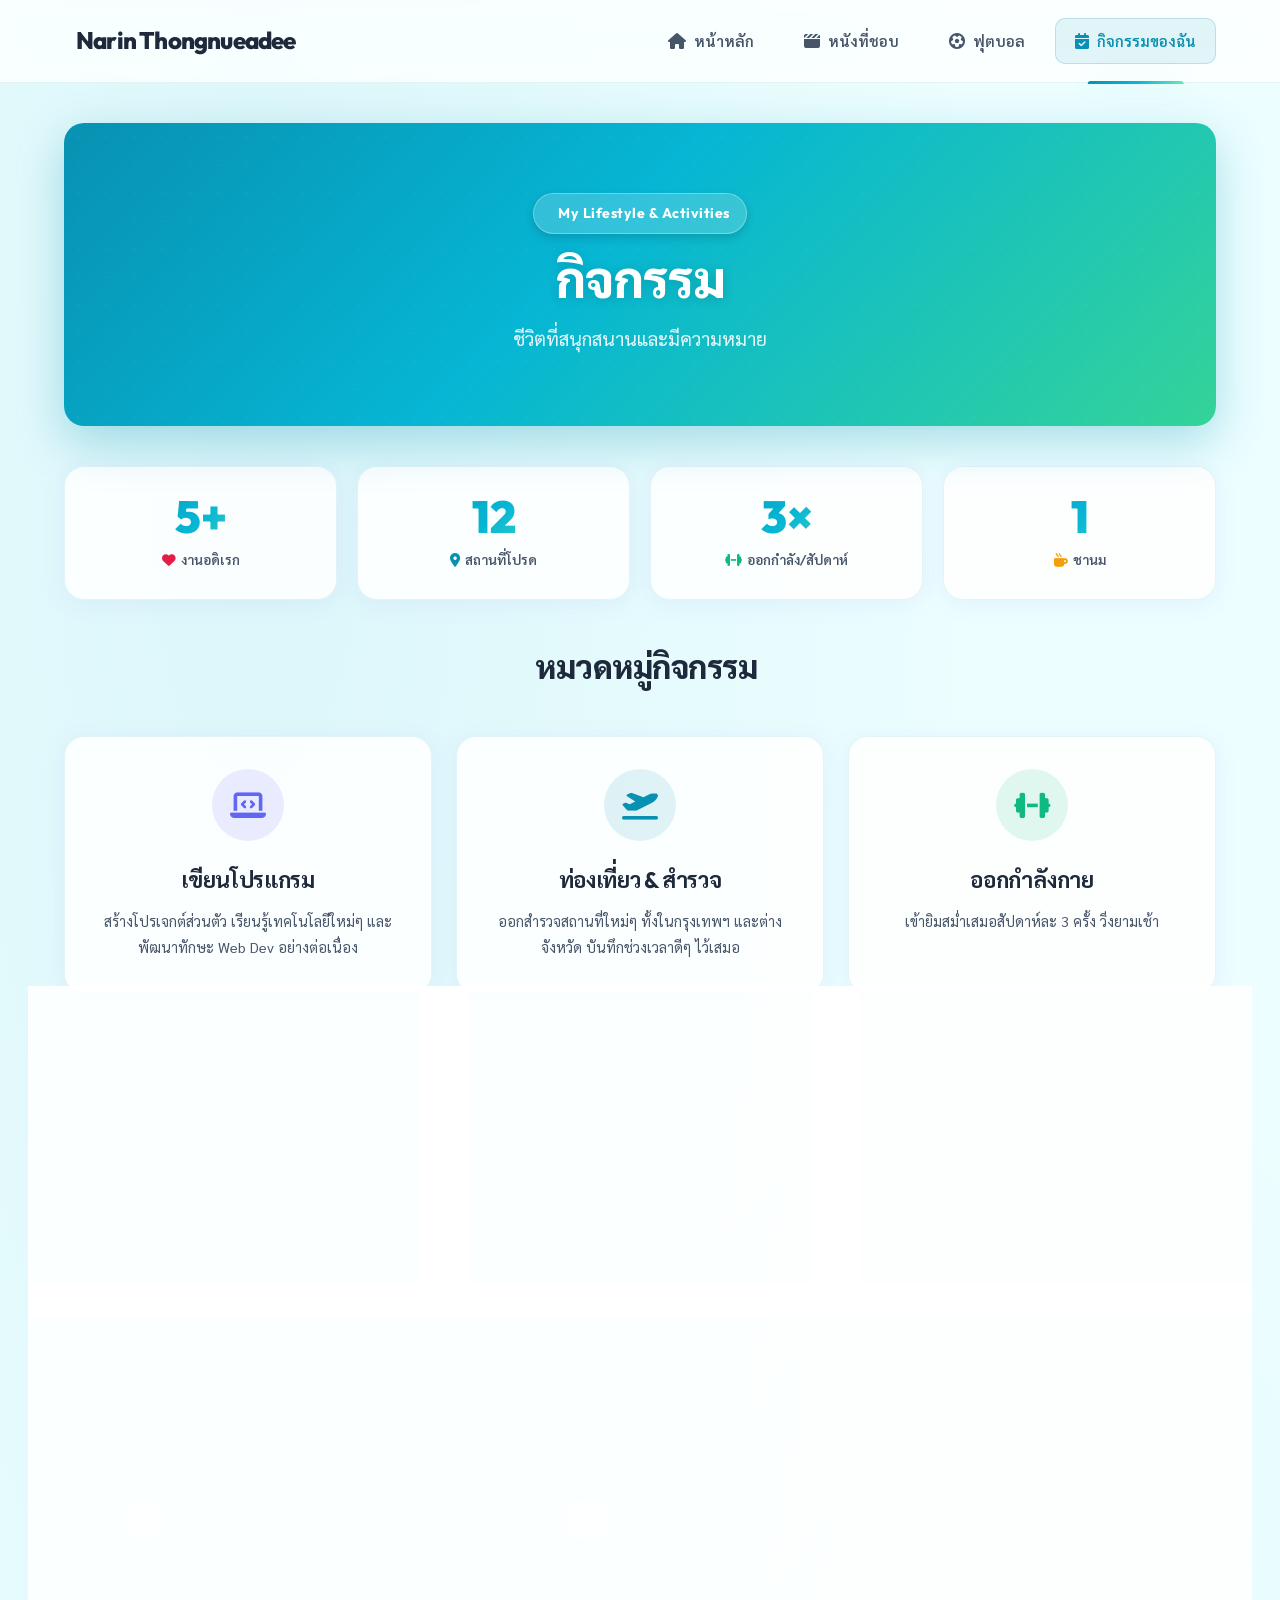
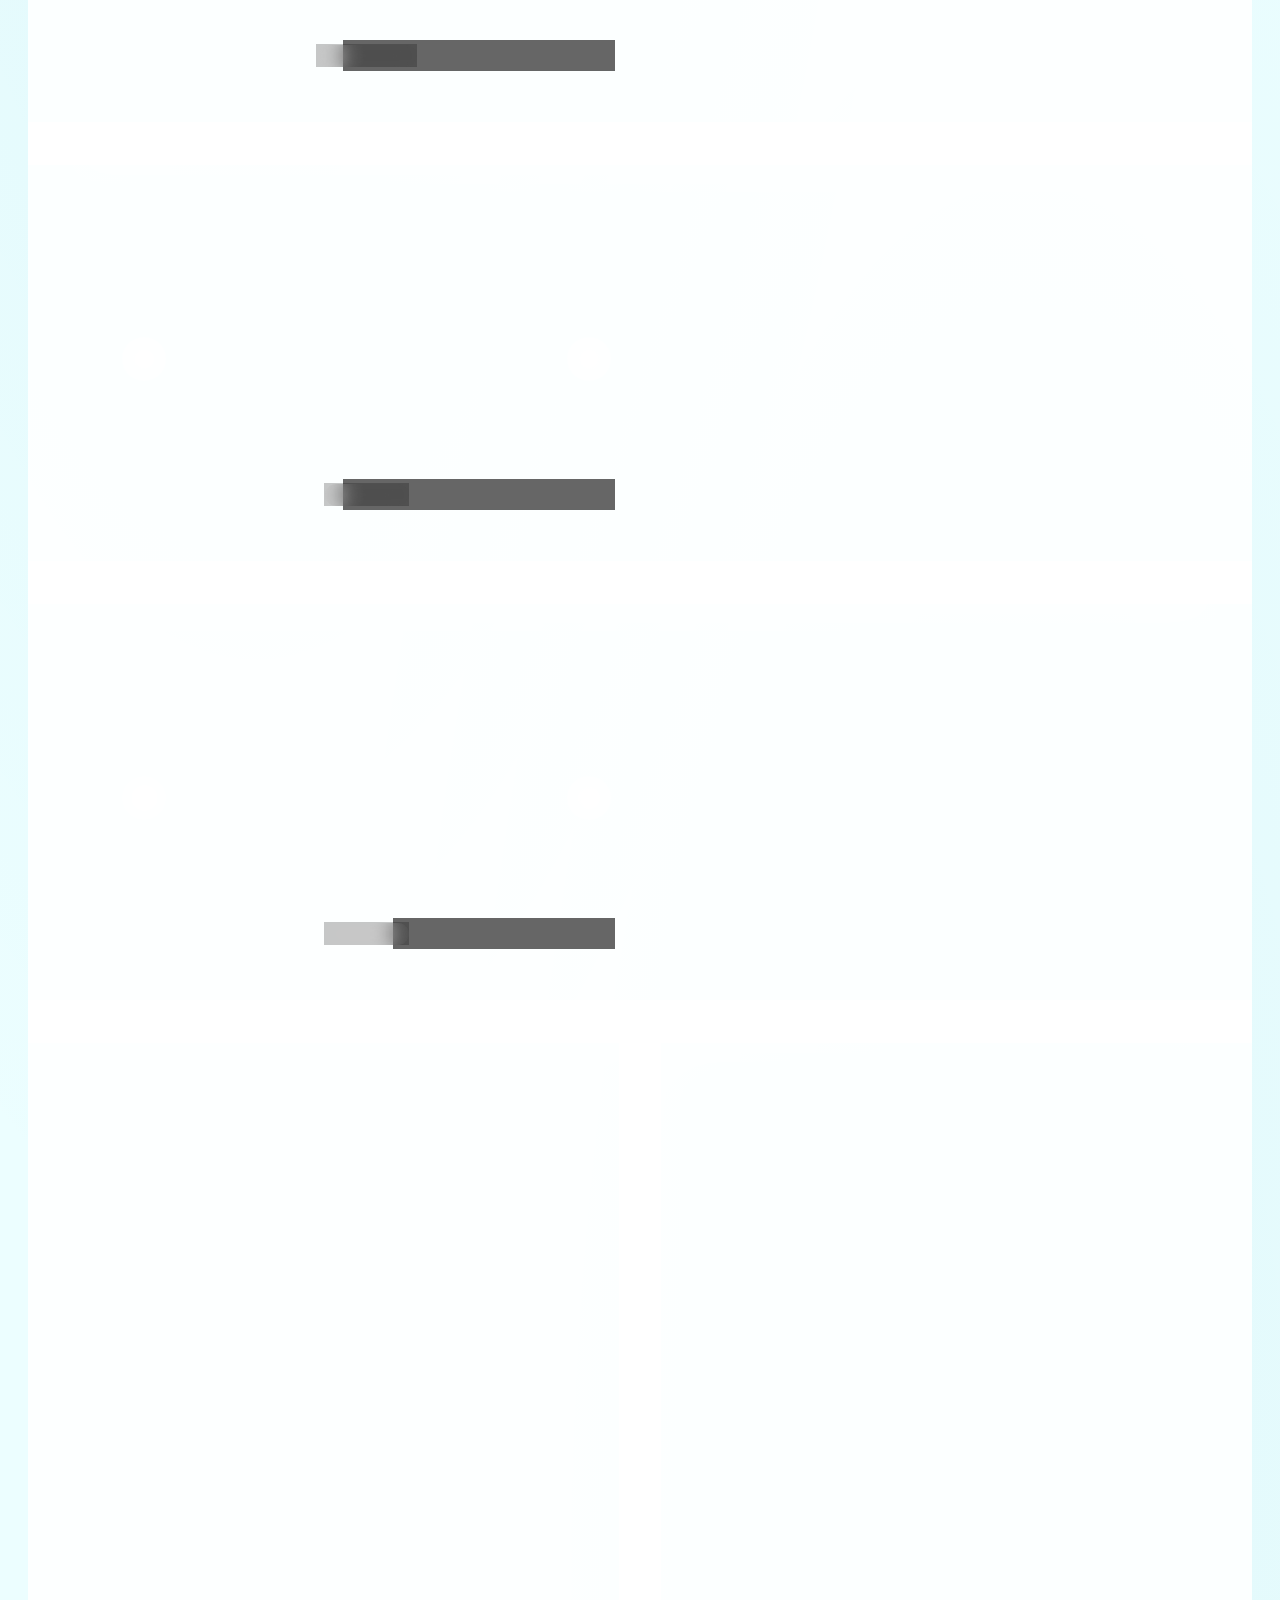
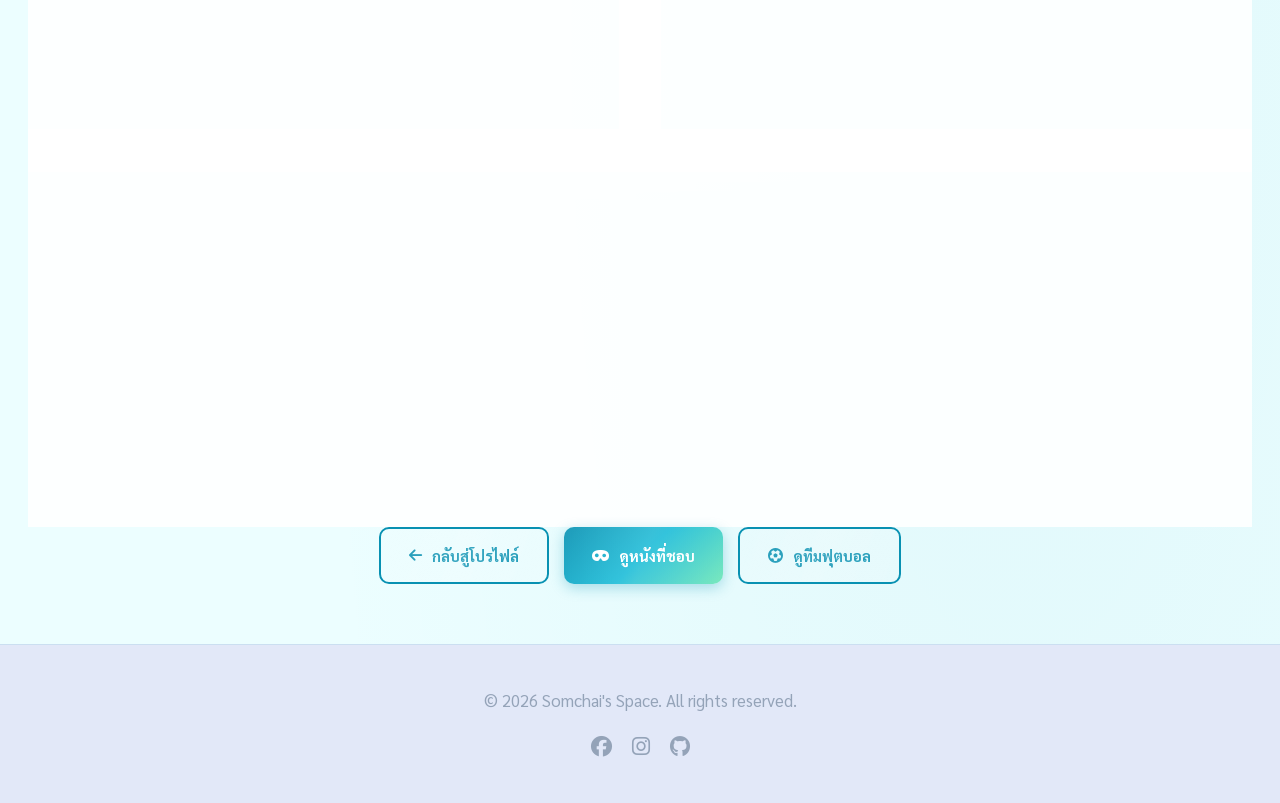
==== commit cdf8860e: "refactor: update content and layout structure in activities page" ====
--- a/activities.html
+++ b/activities.html
@@ -745,6 +745,74 @@
                 padding: 48px 24px;
             }
         }
+
+        /* ===== แก้ปัญหารูปภาพ Slider ให้รองรับมือถือ (Responsive) ===== */
+        .slider-grid-container {
+            display: grid;
+            grid-template-columns: 1fr 1fr;
+            /* คอมพิวเตอร์แบ่ง 2 ฝั่ง ซ้าย-ขวา */
+            gap: 24px;
+            align-items: center;
+        }
+
+        .slider-window-wrapper {
+            position: relative;
+            width: 100%;
+            overflow: hidden;
+            /* ซ่อนส่วนที่ล้นออกไปนอกกรอบ */
+            border-radius: var(--radius-md, 12px);
+        }
+
+        .slider-slides-track {
+            display: flex;
+            width: 100%;
+            transition: transform 0.5s ease-in-out;
+        }
+
+        .slide-item {
+            flex: 0 0 100%;
+            /* บังคับให้สไลด์แต่ละหน้ากว้างเต็ม 100% พอดีจอ */
+            min-width: 100%;
+            position: relative;
+        }
+
+        .slide-item img {
+            width: 100%;
+            /* รูปภาพจะยืด/หดตามความกว้างของกรอบเสมอ */
+            height: 350px;
+            /* ความสูงของรูปภาพบนหน้าจอคอมพิวเตอร์ */
+            object-fit: cover;
+            /* รักษาสัดส่วนรูปไม่ให้บี้แบนหรือยืดผิดรูป */
+            display: block;
+        }
+
+        /* ตกแต่งเครดิตรูปภาพให้สวยงามและไม่ล้นจอ */
+        .slide-photo-credit {
+            position: absolute;
+            bottom: 12px;
+            right: 12px;
+            background: rgba(0, 0, 0, 0.6);
+            color: #fff;
+            padding: 4px 10px;
+            font-size: 0.75rem;
+            border-radius: 6px;
+            backdrop-filter: blur(4px);
+            z-index: 5;
+        }
+
+        /* 📱 ปรับการแสดงผลสำหรับมือถือและแท็บเล็ตโดยเฉพาะ */
+        @media (max-width: 992px) {
+            .slider-grid-container {
+                grid-template-columns: 1fr;
+                /* ปรับให้เรียงซ้อนกัน บน-ล่าง */
+                gap: 20px;
+            }
+
+            .slide-item img {
+                height: 240px;
+                /* ลดความสูงของรูปภาพให้พอดีกับหน้าจอมือถือ */
+            }
+        }
     </style>
 
     <script>
--- a/style.css
+++ b/style.css
@@ -1690,4 +1690,64 @@
         grid-template-columns: 1fr; /* ปรับยุบแถวให้เรียงซ้อนกันเป็นแนวตั้งเมื่อเปิดบนแท็บเล็ตและมือถือ */
         gap: 28px;
     }
-}+}
+
+/* ===== แก้ปัญหารูปภาพ Slider ให้รองรับมือถือ (Responsive) ===== */
+        .slider-grid-container {
+            display: grid;
+            grid-template-columns: 1fr 1fr; /* คอมพิวเตอร์แบ่ง 2 ฝั่ง ซ้าย-ขวา */
+            gap: 24px;
+            align-items: center;
+        }
+
+        .slider-window-wrapper {
+            position: relative;
+            width: 100%;
+            overflow: hidden; /* ซ่อนส่วนที่ล้นออกไปนอกกรอบ */
+            border-radius: var(--radius-md, 12px);
+        }
+
+        .slider-slides-track {
+            display: flex;
+            width: 100%;
+            transition: transform 0.5s ease-in-out;
+        }
+
+        .slide-item {
+            flex: 0 0 100%; /* บังคับให้สไลด์แต่ละหน้ากว้างเต็ม 100% พอดีจอ */
+            min-width: 100%;
+            position: relative;
+        }
+
+        .slide-item img {
+            width: 100%; /* รูปภาพจะยืด/หดตามความกว้างของกรอบเสมอ */
+            height: 350px; /* ความสูงของรูปภาพบนหน้าจอคอมพิวเตอร์ */
+            object-fit: cover; /* รักษาสัดส่วนรูปไม่ให้บี้แบนหรือยืดผิดรูป */
+            display: block;
+        }
+
+        /* ตกแต่งเครดิตรูปภาพให้สวยงามและไม่ล้นจอ */
+        .slide-photo-credit {
+            position: absolute;
+            bottom: 12px;
+            right: 12px;
+            background: rgba(0, 0, 0, 0.6);
+            color: #fff;
+            padding: 4px 10px;
+            font-size: 0.75rem;
+            border-radius: 6px;
+            backdrop-filter: blur(4px);
+            z-index: 5;
+        }
+
+        /* 📱 ปรับการแสดงผลสำหรับมือถือและแท็บเล็ตโดยเฉพาะ */
+        @media (max-width: 992px) {
+            .slider-grid-container {
+                grid-template-columns: 1fr; /* ปรับให้เรียงซ้อนกัน บน-ล่าง */
+                gap: 20px;
+            }
+            
+            .slide-item img {
+                height: 240px; /* ลดความสูงของรูปภาพให้พอดีกับหน้าจอมือถือ */
+            }
+        }
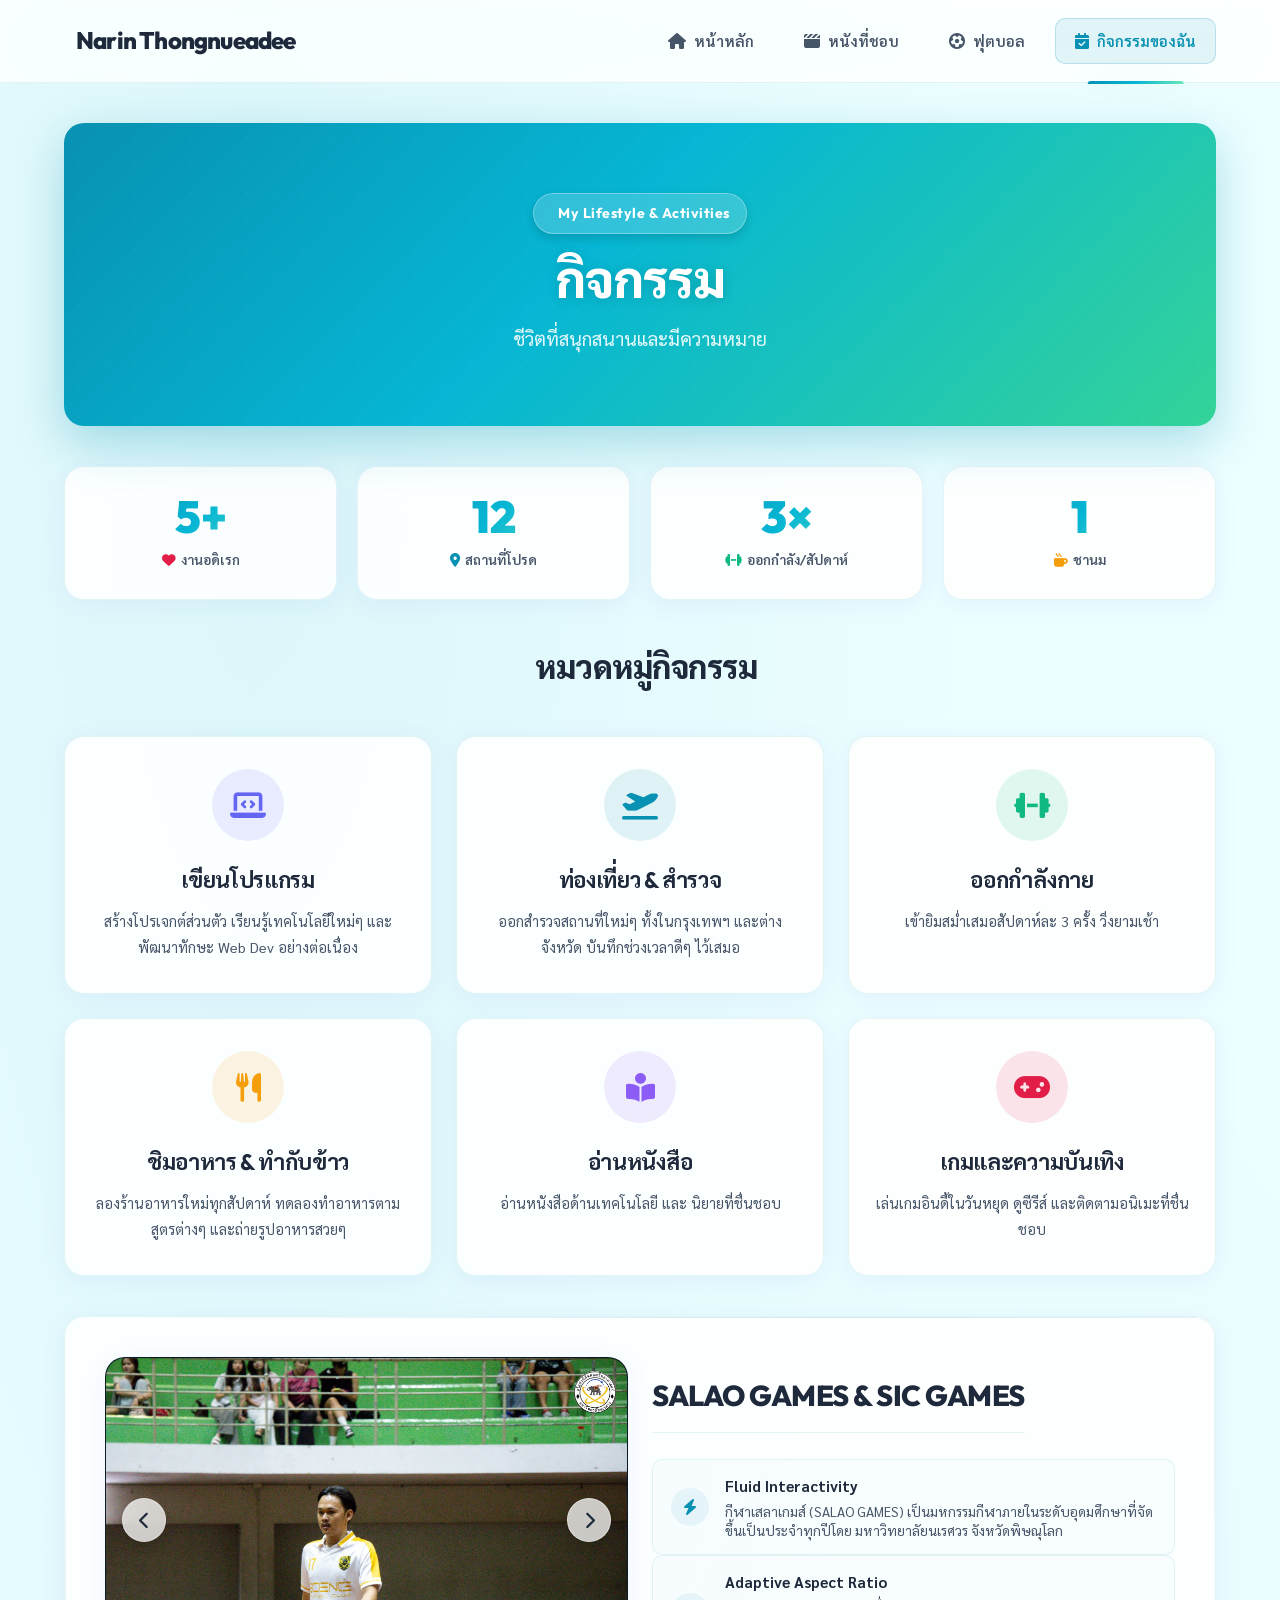
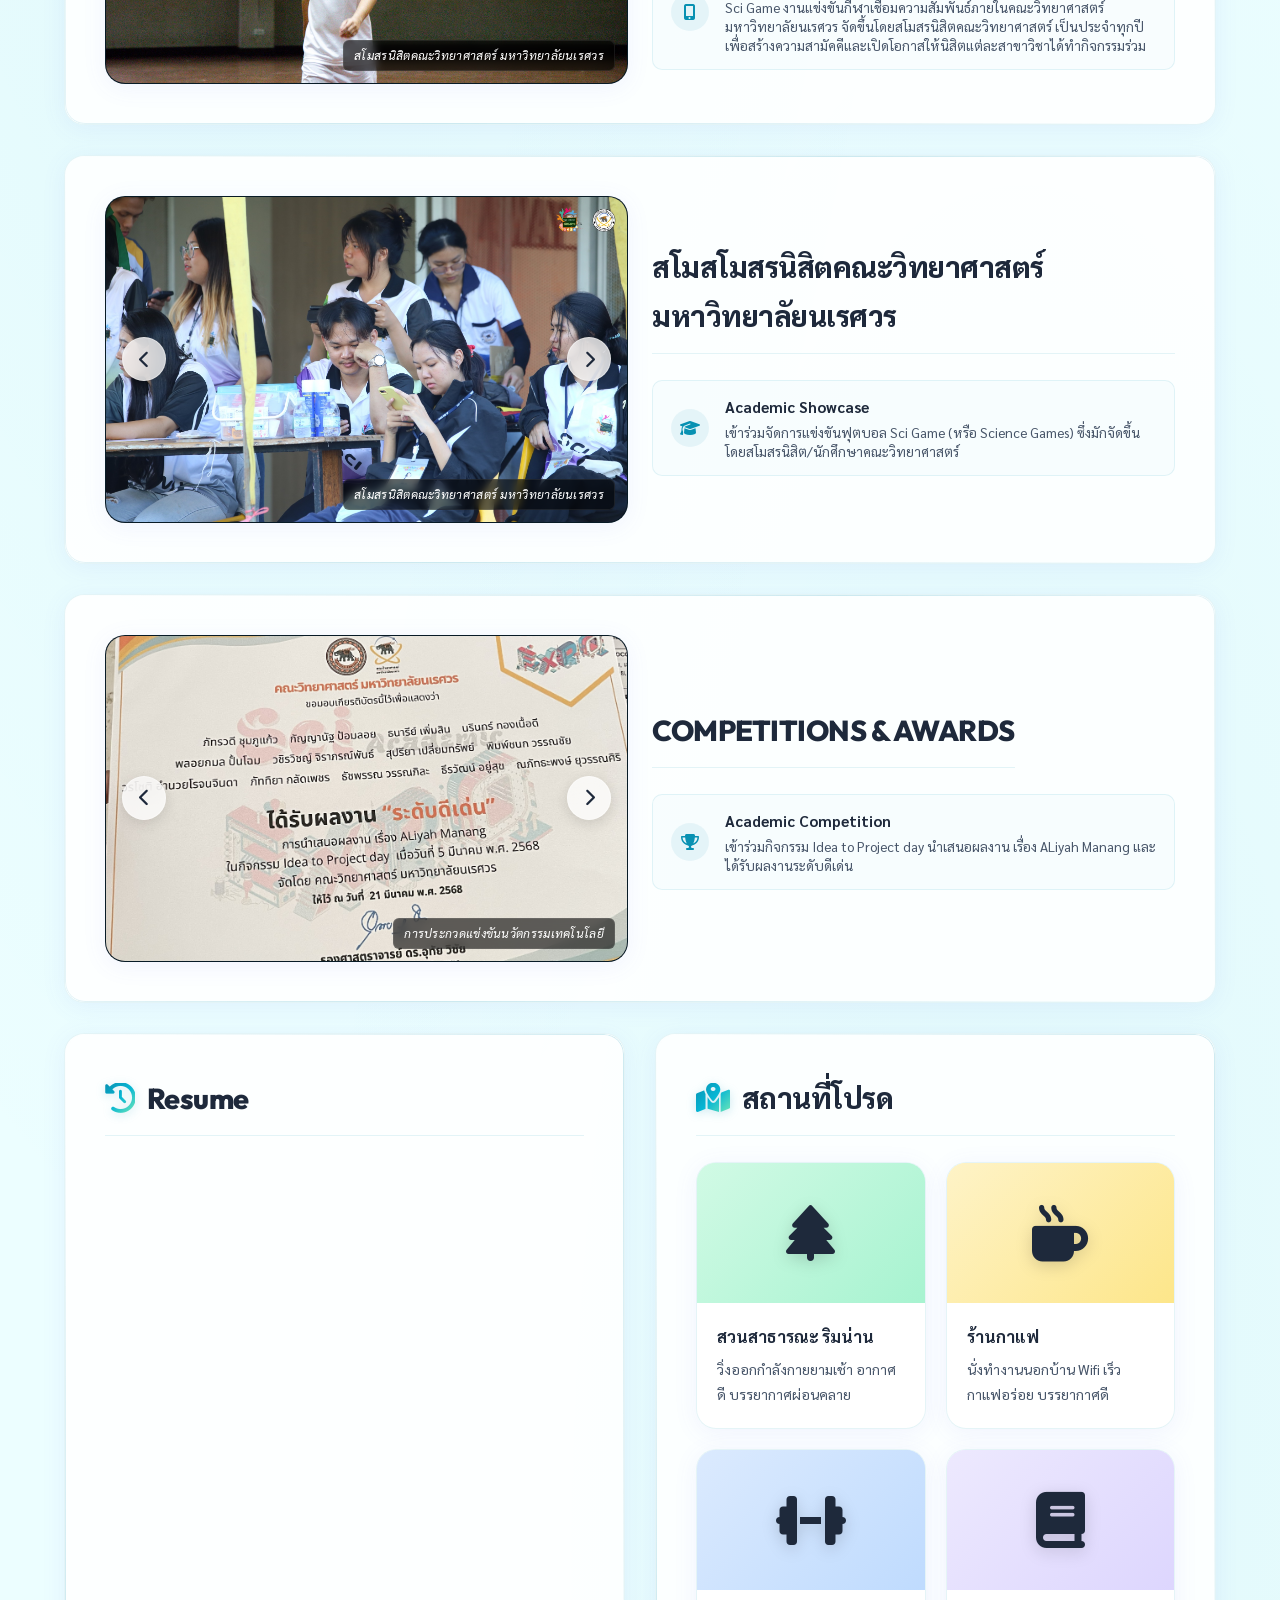
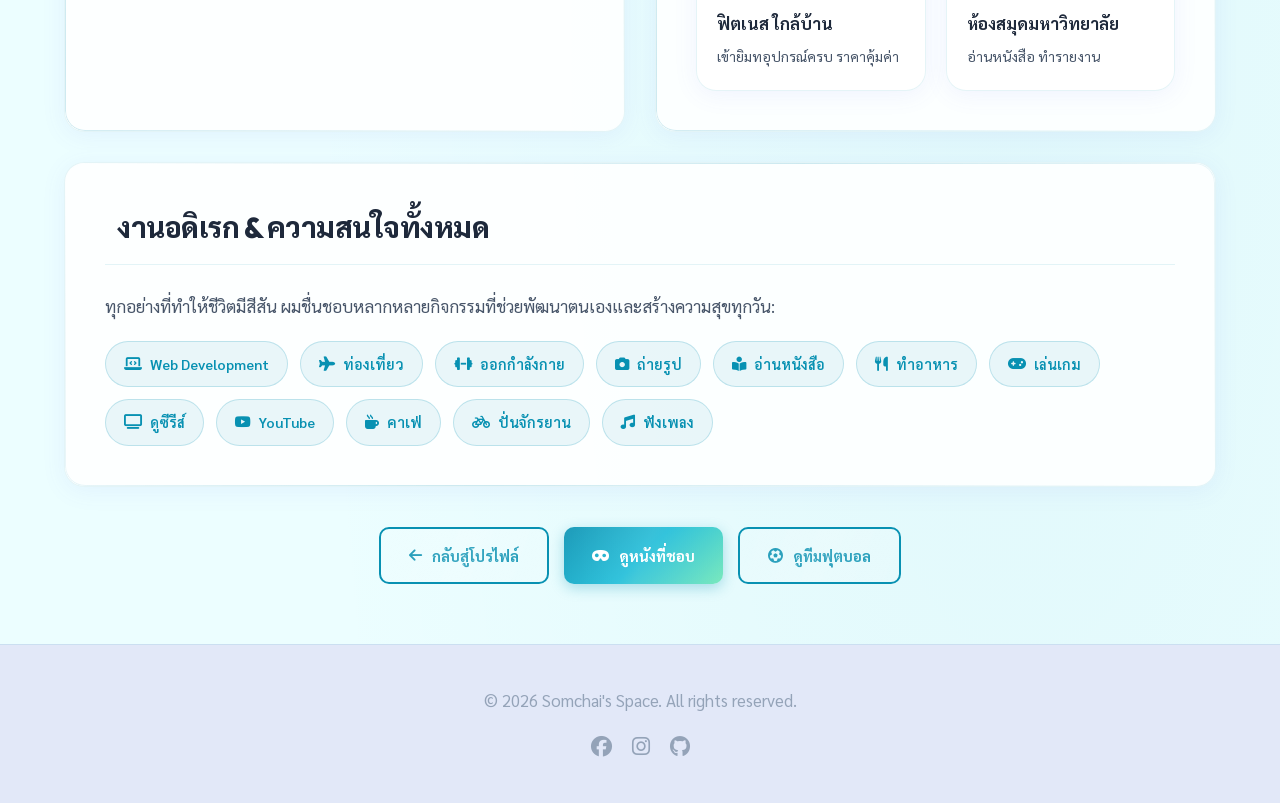
==== commit 26152085: "docs: update activity listings in activities.html" ====
--- a/activities.html
+++ b/activities.html
@@ -127,7 +127,7 @@
                             <i class="fa-solid fa-chevron-right"></i>
                         </button>
 
-                        <div class="slider-dots-indicator" id="sliderDotsWrapper"></div>
+                        <div class="" id="sliderDotsWrapper"></div>
                     </div>
                 </div>
 
@@ -186,7 +186,7 @@
                             <i class="fa-solid fa-chevron-right"></i>
                         </button>
 
-                        <div class="slider-dots-indicator" id="sliderDotsWrapper2"></div>
+                        <div class="" id="sliderDotsWrapper2"></div>
                     </div>
                 </div>
 
@@ -233,7 +233,7 @@
                             <i class="fa-solid fa-chevron-right"></i>
                         </button>
 
-                        <div class="slider-dots-indicator" id="sliderDotsWrapper3"></div>
+                        <div class="" id="sliderDotsWrapper3"></div>
                     </div>
                 </div>
 
--- a/style.css
+++ b/style.css
@@ -1692,62 +1692,3 @@
     }
 }
 
-/* ===== แก้ปัญหารูปภาพ Slider ให้รองรับมือถือ (Responsive) ===== */
-        .slider-grid-container {
-            display: grid;
-            grid-template-columns: 1fr 1fr; /* คอมพิวเตอร์แบ่ง 2 ฝั่ง ซ้าย-ขวา */
-            gap: 24px;
-            align-items: center;
-        }
-
-        .slider-window-wrapper {
-            position: relative;
-            width: 100%;
-            overflow: hidden; /* ซ่อนส่วนที่ล้นออกไปนอกกรอบ */
-            border-radius: var(--radius-md, 12px);
-        }
-
-        .slider-slides-track {
-            display: flex;
-            width: 100%;
-            transition: transform 0.5s ease-in-out;
-        }
-
-        .slide-item {
-            flex: 0 0 100%; /* บังคับให้สไลด์แต่ละหน้ากว้างเต็ม 100% พอดีจอ */
-            min-width: 100%;
-            position: relative;
-        }
-
-        .slide-item img {
-            width: 100%; /* รูปภาพจะยืด/หดตามความกว้างของกรอบเสมอ */
-            height: 350px; /* ความสูงของรูปภาพบนหน้าจอคอมพิวเตอร์ */
-            object-fit: cover; /* รักษาสัดส่วนรูปไม่ให้บี้แบนหรือยืดผิดรูป */
-            display: block;
-        }
-
-        /* ตกแต่งเครดิตรูปภาพให้สวยงามและไม่ล้นจอ */
-        .slide-photo-credit {
-            position: absolute;
-            bottom: 12px;
-            right: 12px;
-            background: rgba(0, 0, 0, 0.6);
-            color: #fff;
-            padding: 4px 10px;
-            font-size: 0.75rem;
-            border-radius: 6px;
-            backdrop-filter: blur(4px);
-            z-index: 5;
-        }
-
-        /* 📱 ปรับการแสดงผลสำหรับมือถือและแท็บเล็ตโดยเฉพาะ */
-        @media (max-width: 992px) {
-            .slider-grid-container {
-                grid-template-columns: 1fr; /* ปรับให้เรียงซ้อนกัน บน-ล่าง */
-                gap: 20px;
-            }
-            
-            .slide-item img {
-                height: 240px; /* ลดความสูงของรูปภาพให้พอดีกับหน้าจอมือถือ */
-            }
-        }
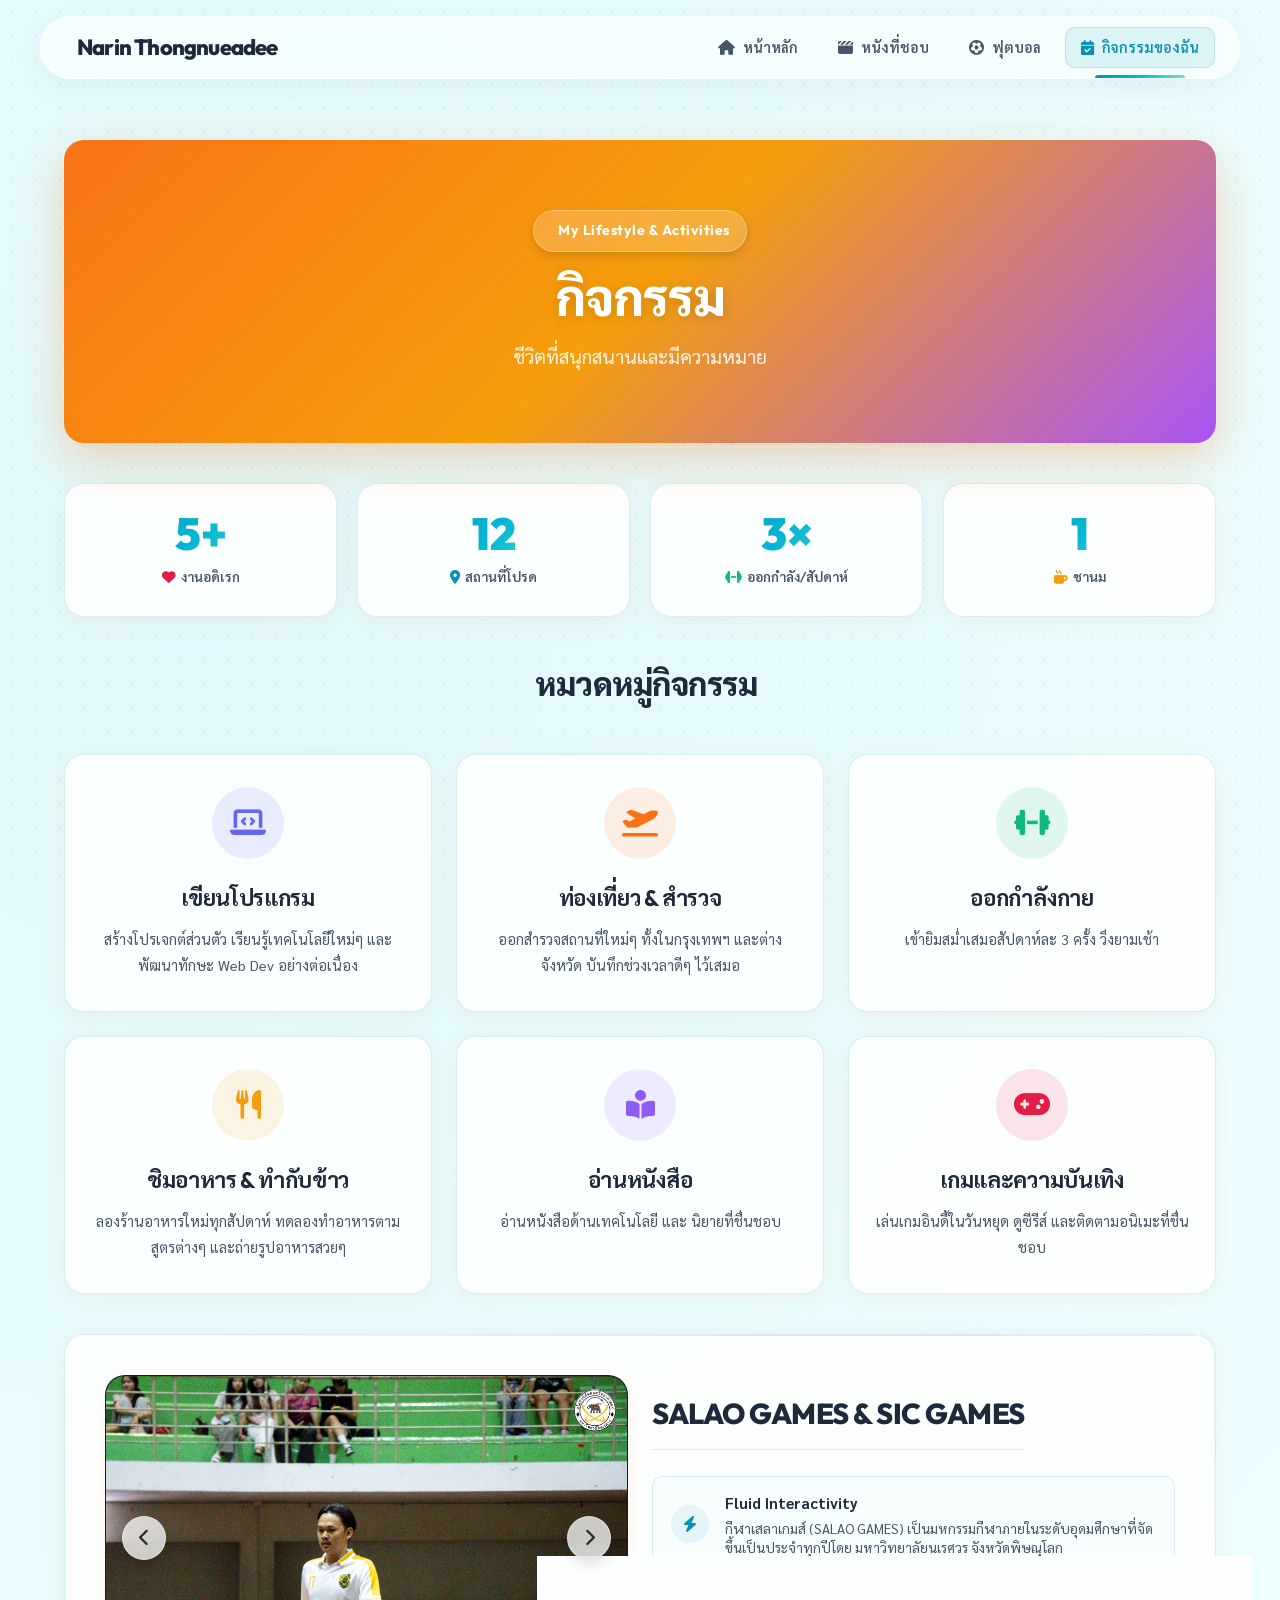
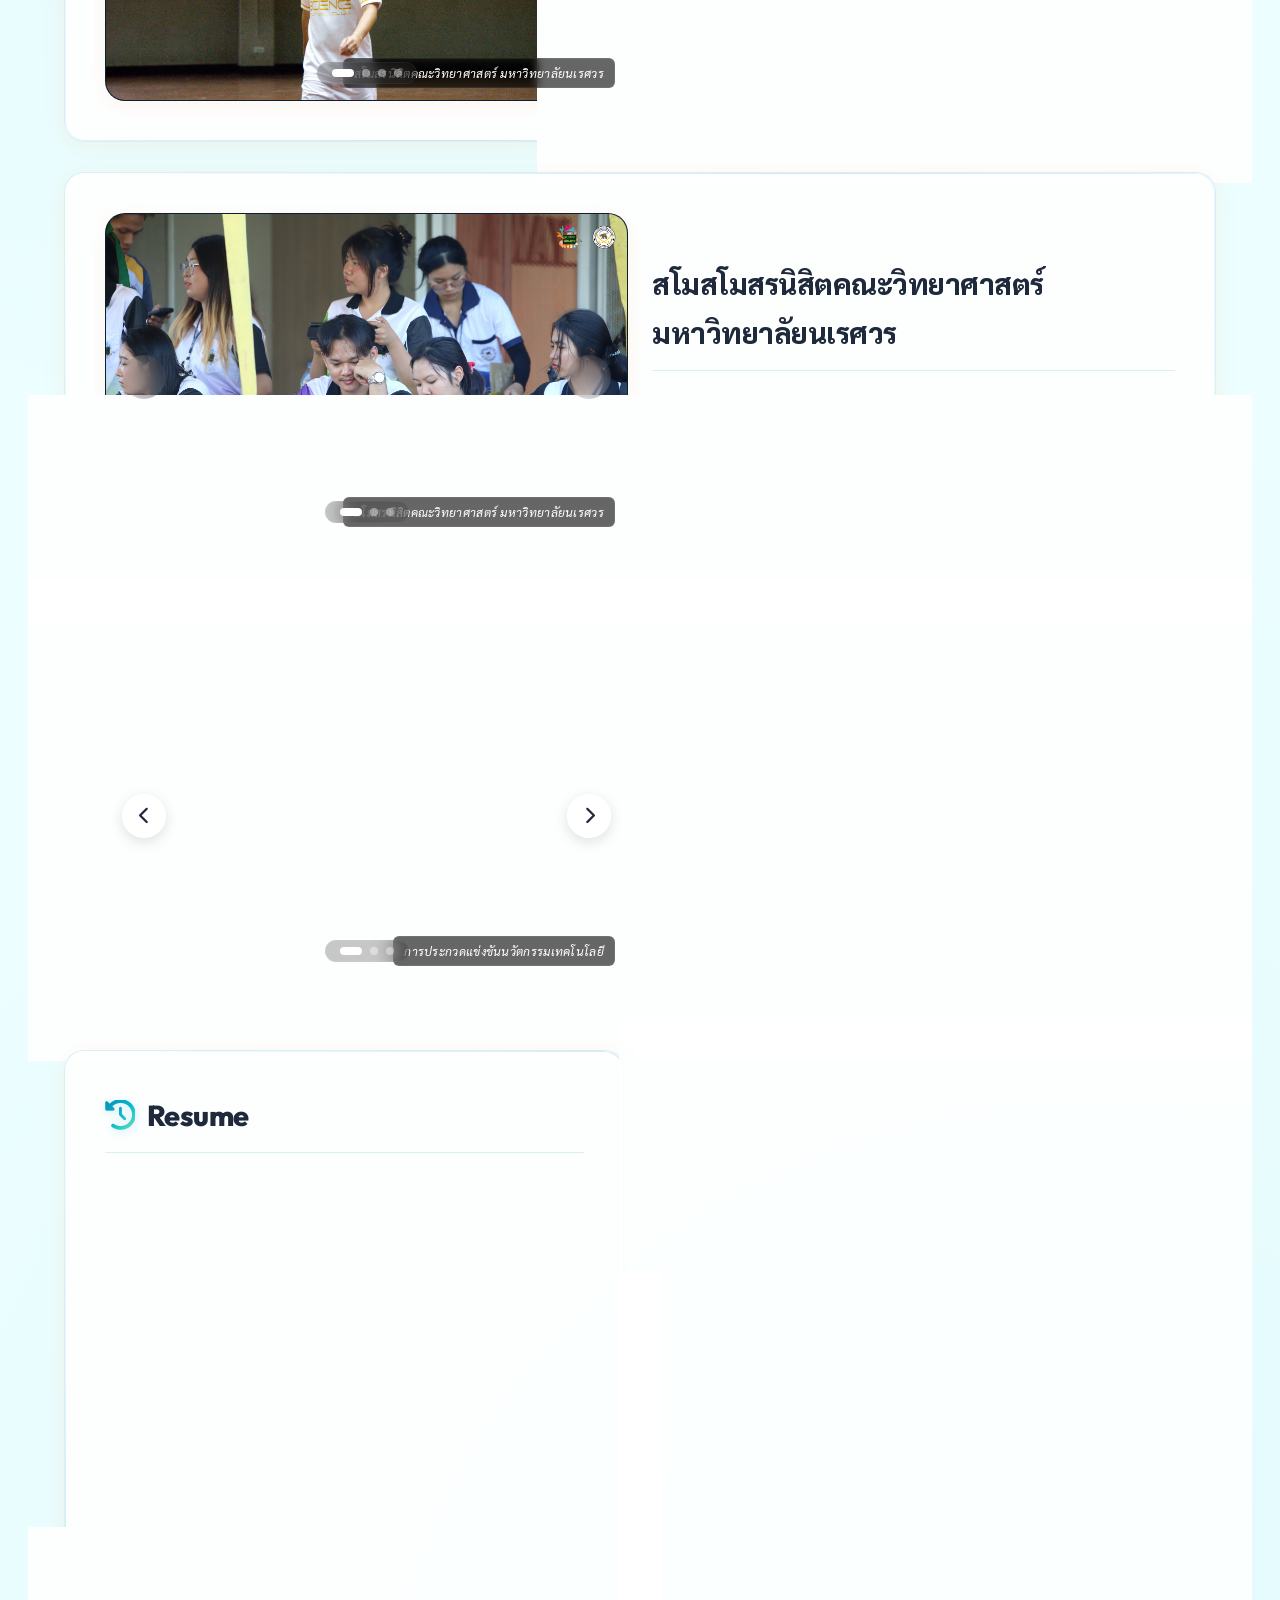
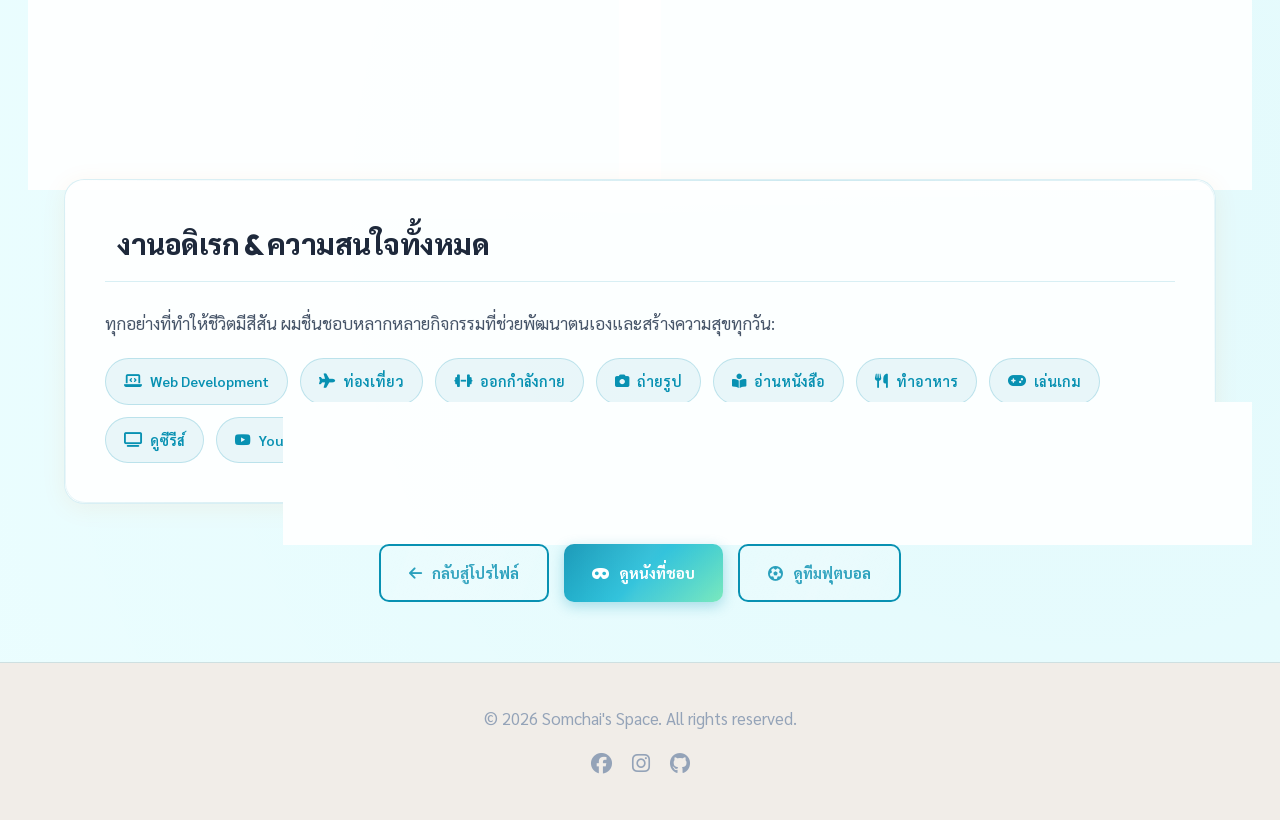
==== commit 00faaf0d: "fix: add missing slider dots indicator containers for gallery and activities sliders" ====
--- a/activities.html
+++ b/activities.html
@@ -127,7 +127,7 @@
                             <i class="fa-solid fa-chevron-right"></i>
                         </button>
 
-                        <div class="" id="sliderDotsWrapper"></div>
+                        <div class="slider-dots-indicator" id="sliderDotsWrapper"></div>
                     </div>
                 </div>
 
@@ -186,7 +186,7 @@
                             <i class="fa-solid fa-chevron-right"></i>
                         </button>
 
-                        <div class="" id="sliderDotsWrapper2"></div>
+                        <div class="slider-dots-indicator" id="sliderDotsWrapper2"></div>
                     </div>
                 </div>
 
@@ -233,7 +233,7 @@
                             <i class="fa-solid fa-chevron-right"></i>
                         </button>
 
-                        <div class="" id="sliderDotsWrapper3"></div>
+                        <div class="slider-dots-indicator" id="sliderDotsWrapper3"></div>
                     </div>
                 </div>
 
@@ -362,459 +362,6 @@
         </div>
     </footer>
 
-    <style>
-        /* ====== Activities Page Specific Styles ====== */
-
-        /* Hero Banner */
-        .activities-hero {
-            background: linear-gradient(135deg, #0891b2 0%, #06b6d4 45%, #34d399 100%);
-            border-radius: var(--radius-md);
-            padding: 70px 40px;
-            color: #ffffff;
-            text-align: center;
-            margin-bottom: 40px;
-            box-shadow: 0 16px 48px rgba(8, 145, 178, 0.3);
-            position: relative;
-            overflow: hidden;
-        }
-
-        .activities-hero::before {
-            content: '';
-            position: absolute;
-            inset: 0;
-            background-image: radial-gradient(rgba(255, 255, 255, 0.08) 1px, transparent 0);
-            background-size: 28px 28px;
-            opacity: 0.5;
-        }
-
-        .activities-hero h1 {
-            color: #ffffff;
-            text-shadow: 0 2px 12px rgba(0, 0, 0, 0.15);
-            position: relative;
-        }
-
-        .activities-hero p {
-            color: rgba(255, 255, 255, 0.88);
-            position: relative;
-        }
-
-        .activities-hero .badge-hero {
-            background: rgba(255, 255, 255, 0.18);
-            color: #ffffff;
-            border-color: rgba(255, 255, 255, 0.3);
-            position: relative;
-        }
-
-        /* Activity Category Cards */
-        .activity-category-grid {
-            display: grid;
-            grid-template-columns: repeat(3, 1fr);
-            gap: 24px;
-            margin-bottom: 40px;
-        }
-
-        .activity-cat-card {
-            background: var(--bg-card);
-            border: 1px solid var(--border-light);
-            border-radius: var(--radius-md);
-            padding: 32px 24px;
-            text-align: center;
-            text-decoration: none;
-            transition: var(--transition-smooth);
-            backdrop-filter: blur(24px);
-            -webkit-backdrop-filter: blur(24px);
-            box-shadow: var(--shadow-soft);
-        }
-
-        .activity-cat-card:hover {
-            transform: translateY(-8px);
-            box-shadow: var(--shadow-medium);
-        }
-
-        .activity-cat-card .cat-icon {
-            width: 72px;
-            height: 72px;
-            border-radius: 50%;
-            display: flex;
-            align-items: center;
-            justify-content: center;
-            margin: 0 auto 20px;
-            font-size: 1.8rem;
-            transition: var(--transition-smooth);
-        }
-
-        .activity-cat-card:hover .cat-icon {
-            transform: scale(1.15) rotate(5deg);
-        }
-
-        .activity-cat-card h3 {
-            margin-bottom: 10px;
-            color: var(--text-primary);
-        }
-
-        .activity-cat-card p {
-            font-size: 0.9rem;
-            color: var(--text-secondary);
-            margin: 0;
-        }
-
-        /* Colored category icons */
-        .cat-icon.cat-coding {
-            background: rgba(99, 102, 241, 0.12);
-            color: #6366f1;
-        }
-
-        .cat-icon.cat-travel {
-            background: rgba(8, 145, 178, 0.12);
-            color: #0891b2;
-        }
-
-        .cat-icon.cat-fitness {
-            background: rgba(16, 185, 129, 0.12);
-            color: #10b981;
-        }
-
-        .cat-icon.cat-food {
-            background: rgba(245, 158, 11, 0.12);
-            color: #f59e0b;
-        }
-
-        .cat-icon.cat-reading {
-            background: rgba(139, 92, 246, 0.12);
-            color: #8b5cf6;
-        }
-
-        .cat-icon.cat-gaming {
-            background: rgba(225, 29, 72, 0.12);
-            color: #e11d48;
-        }
-
-        .activity-cat-card:hover {
-            border-color: rgba(var(--accent-activities-rgb), 0.4);
-        }
-
-        /* Daily Schedule Timeline */
-        .timeline {
-            list-style: none;
-            position: relative;
-            padding-left: 30px;
-        }
-
-        .timeline::before {
-            content: '';
-            position: absolute;
-            left: 12px;
-            top: 0;
-            bottom: 0;
-            width: 2px;
-            background: linear-gradient(to bottom, var(--accent-activities), rgba(var(--accent-activities-rgb), 0.1));
-            border-radius: 1px;
-        }
-
-        .timeline-item {
-            position: relative;
-            padding: 0 0 32px 30px;
-        }
-
-        .timeline-item:last-child {
-            padding-bottom: 0;
-        }
-
-        .timeline-dot {
-            position: absolute;
-            left: -18px;
-            top: 4px;
-            width: 16px;
-            height: 16px;
-            border-radius: 50%;
-            background: var(--accent-activities);
-            border: 3px solid var(--bg-card);
-            box-shadow: 0 0 0 3px rgba(var(--accent-activities-rgb), 0.2);
-            transition: var(--transition-smooth);
-        }
-
-        .timeline-item:hover .timeline-dot {
-            transform: scale(1.3);
-            box-shadow: 0 0 0 5px rgba(var(--accent-activities-rgb), 0.15);
-        }
-
-        .timeline-time {
-            font-size: 0.82rem;
-            font-weight: 700;
-            color: var(--accent-activities);
-            letter-spacing: 1px;
-            text-transform: uppercase;
-            margin-bottom: 4px;
-        }
-
-        .timeline-title {
-            font-size: 1.05rem;
-            font-weight: 700;
-            color: var(--text-primary);
-            margin-bottom: 4px;
-            font-family: var(--font-heading);
-        }
-
-        .timeline-desc {
-            font-size: 0.9rem;
-            color: var(--text-secondary);
-            margin: 0;
-            line-height: 1.6;
-        }
-
-        /* Place Cards Grid */
-        .place-grid {
-            display: grid;
-            grid-template-columns: repeat(2, 1fr);
-            gap: 20px;
-        }
-
-        .place-card {
-            background: var(--bg-card);
-            border: 1px solid var(--border-light);
-            border-radius: var(--radius-md);
-            overflow: hidden;
-            transition: var(--transition-smooth);
-            box-shadow: var(--shadow-soft);
-        }
-
-        .place-card:hover {
-            transform: translateY(-6px);
-            box-shadow: var(--shadow-medium);
-            border-color: rgba(var(--accent-activities-rgb), 0.4);
-        }
-
-        .place-thumb {
-            height: 140px;
-            display: flex;
-            align-items: center;
-            justify-content: center;
-            font-size: 3.5rem;
-            position: relative;
-            overflow: hidden;
-        }
-
-        .place-thumb::after {
-            content: '';
-            position: absolute;
-            inset: 0;
-            background: inherit;
-            filter: blur(0);
-            transition: filter 0.4s ease;
-        }
-
-        .place-card:hover .place-thumb::after {
-            filter: blur(2px) brightness(0.9);
-        }
-
-        .place-thumb i {
-            position: relative;
-            z-index: 1;
-            filter: drop-shadow(0 4px 8px rgba(0, 0, 0, 0.15));
-        }
-
-        .place-thumb.loc-park {
-            background: linear-gradient(135deg, #d1fae5, #a7f3d0);
-        }
-
-        .place-thumb.loc-cafe {
-            background: linear-gradient(135deg, #fef3c7, #fde68a);
-        }
-
-        .place-thumb.loc-gym {
-            background: linear-gradient(135deg, #dbeafe, #bfdbfe);
-        }
-
-        .place-thumb.loc-library {
-            background: linear-gradient(135deg, #ede9fe, #ddd6fe);
-        }
-
-        .place-info {
-            padding: 20px;
-        }
-
-        .place-info h4 {
-            font-family: var(--font-heading);
-            font-size: 1.05rem;
-            font-weight: 700;
-            color: var(--text-primary);
-            margin-bottom: 6px;
-        }
-
-        .place-info p {
-            font-size: 0.88rem;
-            color: var(--text-secondary);
-            margin: 0;
-        }
-
-        /* Progress Stats */
-        .stats-row {
-            display: grid;
-            grid-template-columns: repeat(4, 1fr);
-            gap: 20px;
-            margin-bottom: 40px;
-        }
-
-        .stat-box {
-            background: var(--bg-card);
-            border: 1px solid var(--border-light);
-            border-radius: var(--radius-md);
-            padding: 28px 20px;
-            text-align: center;
-            transition: var(--transition-smooth);
-            box-shadow: var(--shadow-soft);
-        }
-
-        .stat-box:hover {
-            transform: translateY(-6px);
-            box-shadow: var(--shadow-medium);
-            border-color: rgba(var(--accent-activities-rgb), 0.35);
-        }
-
-        .stat-number {
-            font-family: var(--font-heading);
-            font-size: 2.8rem;
-            font-weight: 900;
-            background: var(--accent-gradient);
-            -webkit-background-clip: text;
-            -webkit-text-fill-color: transparent;
-            line-height: 1;
-            margin-bottom: 8px;
-        }
-
-        .stat-label {
-            font-size: 0.85rem;
-            color: var(--text-secondary);
-            font-weight: 600;
-        }
-
-        /* Hobby Tags */
-        .hobby-tags {
-            display: flex;
-            flex-wrap: wrap;
-            gap: 12px;
-            margin-top: 20px;
-        }
-
-        .hobby-tag {
-            display: inline-flex;
-            align-items: center;
-            gap: 8px;
-            padding: 10px 18px;
-            background: rgba(var(--accent-activities-rgb), 0.08);
-            color: var(--accent-activities);
-            border: 1px solid rgba(var(--accent-activities-rgb), 0.2);
-            border-radius: 30px;
-            font-size: 0.9rem;
-            font-weight: 600;
-            transition: var(--transition-smooth);
-            cursor: default;
-        }
-
-        .hobby-tag:hover {
-            background: rgba(var(--accent-activities-rgb), 0.15);
-            transform: translateY(-2px) scale(1.04);
-            box-shadow: 0 4px 12px rgba(var(--accent-activities-rgb), 0.15);
-        }
-
-        /* Responsive */
-        @media (max-width: 992px) {
-            .activity-category-grid {
-                grid-template-columns: repeat(2, 1fr);
-            }
-
-            .stats-row {
-                grid-template-columns: repeat(2, 1fr);
-            }
-        }
-
-        @media (max-width: 768px) {
-            .activity-category-grid {
-                grid-template-columns: 1fr;
-            }
-
-            .place-grid {
-                grid-template-columns: 1fr;
-            }
-
-            .stats-row {
-                grid-template-columns: repeat(2, 1fr);
-            }
-
-            .activities-hero {
-                padding: 48px 24px;
-            }
-        }
-
-        /* ===== แก้ปัญหารูปภาพ Slider ให้รองรับมือถือ (Responsive) ===== */
-        .slider-grid-container {
-            display: grid;
-            grid-template-columns: 1fr 1fr;
-            /* คอมพิวเตอร์แบ่ง 2 ฝั่ง ซ้าย-ขวา */
-            gap: 24px;
-            align-items: center;
-        }
-
-        .slider-window-wrapper {
-            position: relative;
-            width: 100%;
-            overflow: hidden;
-            /* ซ่อนส่วนที่ล้นออกไปนอกกรอบ */
-            border-radius: var(--radius-md, 12px);
-        }
-
-        .slider-slides-track {
-            display: flex;
-            width: 100%;
-            transition: transform 0.5s ease-in-out;
-        }
-
-        .slide-item {
-            flex: 0 0 100%;
-            /* บังคับให้สไลด์แต่ละหน้ากว้างเต็ม 100% พอดีจอ */
-            min-width: 100%;
-            position: relative;
-        }
-
-        .slide-item img {
-            width: 100%;
-            /* รูปภาพจะยืด/หดตามความกว้างของกรอบเสมอ */
-            height: 350px;
-            /* ความสูงของรูปภาพบนหน้าจอคอมพิวเตอร์ */
-            object-fit: cover;
-            /* รักษาสัดส่วนรูปไม่ให้บี้แบนหรือยืดผิดรูป */
-            display: block;
-        }
-
-        /* ตกแต่งเครดิตรูปภาพให้สวยงามและไม่ล้นจอ */
-        .slide-photo-credit {
-            position: absolute;
-            bottom: 12px;
-            right: 12px;
-            background: rgba(0, 0, 0, 0.6);
-            color: #fff;
-            padding: 4px 10px;
-            font-size: 0.75rem;
-            border-radius: 6px;
-            backdrop-filter: blur(4px);
-            z-index: 5;
-        }
-
-        /* 📱 ปรับการแสดงผลสำหรับมือถือและแท็บเล็ตโดยเฉพาะ */
-        @media (max-width: 992px) {
-            .slider-grid-container {
-                grid-template-columns: 1fr;
-                /* ปรับให้เรียงซ้อนกัน บน-ล่าง */
-                gap: 20px;
-            }
-
-            .slide-item img {
-                height: 240px;
-                /* ลดความสูงของรูปภาพให้พอดีกับหน้าจอมือถือ */
-            }
-        }
-    </style>
-
     <script>
         document.addEventListener("DOMContentLoaded", function () {
             // ฟังก์ชันส่วนกลางอัจฉริยะ สำหรับควบคุม Slider ทุกชุดในหน้าเว็บ
--- a/style.css
+++ b/style.css
@@ -9,20 +9,20 @@
     --font-body: 'Sarabun', 'Outfit', sans-serif;
 
     /* Theme Colors (Light Mode — Airy & Fresh) */
-    --bg-global: #f0f4ff;
-    --bg-dark: #e2e8f8;
-    --bg-card: rgba(255, 255, 255, 0.82);
+    --bg-global: #faf8f5;
+    --bg-dark: #f1ede8;
+    --bg-card: rgba(255, 255, 255, 0.85);
     --bg-card-rgb: 255, 255, 255;
     --text-primary: #1e293b;
     --text-secondary: #475569;
     --text-muted: #94a3b8;
     --border-light: rgba(100, 116, 139, 0.14);
-    --navbar-bg: rgba(255, 255, 255, 0.82);
-
-    /* Profile Accents (Royal Indigo) */
-    --accent-profile: #6366f1;
-    --accent-profile-rgb: 99, 102, 241;
-    --gradient-profile: linear-gradient(135deg, #6366f1 0%, #a78bfa 100%);
+    --navbar-bg: rgba(255, 255, 255, 0.7);
+
+    /* Profile Accents (Naresuan University - Orange, Grey & Salao Purple) */
+    --accent-profile: #f97316;
+    --accent-profile-rgb: 249, 115, 22;
+    --gradient-profile: linear-gradient(135deg, #f97316 0%, #a855f7 100%);
 
     /* Movie Accents - Spider-Man (Crimson Red) */
     --accent-movie: #e11d48;
@@ -40,9 +40,9 @@
     --gradient-activities: linear-gradient(135deg, #0891b2 0%, #06b6d4 50%, #6ee7b7 100%);
 
     /* Shadows & Glows */
-    --shadow-soft: 0 4px 24px 0 rgba(99, 102, 241, 0.08);
+    --shadow-soft: 0 4px 24px 0 rgba(249, 115, 22, 0.08);
     --shadow-medium: 0 16px 48px -8px rgba(30, 41, 59, 0.18);
-    --shadow-glow-profile: 0 0 28px rgba(99, 102, 241, 0.18);
+    --shadow-glow-profile: 0 0 28px rgba(249, 115, 22, 0.2);
     --shadow-glow-movie: 0 0 28px rgba(225, 29, 72, 0.18);
     --shadow-glow-football: 0 0 28px rgba(217, 119, 6, 0.18);
     --shadow-glow-activities: 0 0 28px rgba(8, 145, 178, 0.18);
@@ -62,10 +62,10 @@
     --accent-color-rgb: var(--accent-profile-rgb);
     --accent-gradient: var(--gradient-profile);
     --accent-glow: var(--shadow-glow-profile);
-    --bg-global: #eef0ff;
+    --bg-global: #faf8f5;
     --bg-card: rgba(255, 255, 255, 0.88);
     --bg-card-rgb: 255, 255, 255;
-    --border-light: rgba(99, 102, 241, 0.1);
+    --border-light: rgba(249, 115, 22, 0.15);
 }
 
 body.page-movie {
@@ -76,7 +76,7 @@
     --bg-global: #fff1f2;
     --bg-card: rgba(255, 255, 255, 0.88);
     --bg-card-rgb: 255, 255, 255;
-    --border-light: rgba(225, 29, 72, 0.1);
+    --border-light: rgba(225, 29, 72, 0.15);
 }
 
 body.page-football {
@@ -87,7 +87,7 @@
     --bg-global: #fffbeb;
     --bg-card: rgba(255, 255, 255, 0.88);
     --bg-card-rgb: 255, 255, 255;
-    --border-light: rgba(217, 119, 6, 0.1);
+    --border-light: rgba(217, 119, 6, 0.15);
 }
 
 body.page-activities {
@@ -98,7 +98,7 @@
     --bg-global: #ecfeff;
     --bg-card: rgba(255, 255, 255, 0.88);
     --bg-card-rgb: 255, 255, 255;
-    --border-light: rgba(8, 145, 178, 0.1);
+    --border-light: rgba(8, 145, 178, 0.15);
 }
 
 /* ==========================================================================
@@ -120,12 +120,24 @@
     font-family: var(--font-body);
     background-color: var(--bg-global);
     background-image:
-        radial-gradient(ellipse at 20% 10%, rgba(var(--accent-color-rgb, 99, 102, 241), 0.07) 0%, transparent 50%),
-        radial-gradient(ellipse at 80% 80%, rgba(var(--accent-color-rgb, 99, 102, 241), 0.05) 0%, transparent 50%);
+        radial-gradient(circle at 15% 15%, rgba(var(--accent-color-rgb), 0.05) 0%, transparent 40%),
+        radial-gradient(circle at 85% 85%, rgba(var(--accent-color-rgb), 0.04) 0%, transparent 40%);
     color: var(--text-primary);
     line-height: 1.7;
     overflow-x: hidden;
+    padding-top: 100px; /* Offset for Floating Glass Dock Navbar */
+    position: relative;
     transition: background-color 0.6s ease, color 0.6s ease;
+}
+
+body::before {
+    content: '';
+    position: fixed;
+    inset: 0;
+    background-image: radial-gradient(rgba(var(--accent-color-rgb), 0.07) 1.5px, transparent 1.5px);
+    background-size: 24px 24px;
+    pointer-events: none;
+    z-index: -1;
 }
 
 /* Custom Webkit Scrollbar */
@@ -168,29 +180,33 @@
    4. HEADER & NAVIGATION BAR (GLASSMORPHIC)
    ========================================================================== */
 .navbar {
-    background-color: var(--navbar-bg);
+    background-color: rgba(255, 255, 255, 0.7);
     backdrop-filter: blur(25px) saturate(180%);
     -webkit-backdrop-filter: blur(25px) saturate(180%);
-    position: sticky;
-    top: 0;
+    position: fixed;
+    top: 16px;
+    left: 50%;
+    transform: translateX(-50%);
+    width: calc(100% - 32px);
+    max-width: 1200px;
     z-index: 1000;
-    border-bottom: 1px solid var(--border-light);
+    border: 1px solid rgba(255, 255, 255, 0.45);
+    border-radius: var(--radius-lg);
+    box-shadow: 0 8px 32px 0 rgba(100, 116, 139, 0.08);
     transition: var(--transition-smooth);
 }
 
 .nav-container {
-    max-width: 1200px;
-    margin: 0 auto;
     display: flex;
     justify-content: space-between;
     align-items: center;
-    padding: 18px 24px;
+    padding: 10px 24px;
 }
 
 .logo {
     color: var(--text-primary);
     font-family: var(--font-heading);
-    font-size: 24px;
+    font-size: 22px;
     font-weight: 800;
     text-decoration: none;
     display: flex;
@@ -201,7 +217,7 @@
 }
 
 .logo i {
-    font-size: 26px;
+    font-size: 24px;
     background: var(--accent-gradient);
     -webkit-background-clip: text;
     -webkit-text-fill-color: transparent;
@@ -216,25 +232,25 @@
 .nav-menu {
     display: flex;
     list-style: none;
-    gap: 10px;
+    gap: 8px;
 }
 
 .nav-item a {
     color: var(--text-secondary);
     text-decoration: none;
     font-weight: 600;
+    font-size: 14.5px;
+    padding: 8px 16px;
+    border-radius: var(--radius-sm);
+    transition: var(--transition-smooth);
+    display: flex;
+    align-items: center;
+    gap: 8px;
+    position: relative;
+}
+
+.nav-item a i {
     font-size: 15px;
-    padding: 10px 20px;
-    border-radius: var(--radius-sm);
-    transition: var(--transition-smooth);
-    display: flex;
-    align-items: center;
-    gap: 8px;
-    position: relative;
-}
-
-.nav-item a i {
-    font-size: 16px;
     transition: var(--transition-smooth);
 }
 
@@ -251,13 +267,13 @@
 .nav-item a.active {
     color: var(--accent-color);
     background: rgba(var(--accent-color-rgb), 0.10);
-    box-shadow: inset 0 0 0 1px rgba(var(--accent-color-rgb), 0.2);
+    box-shadow: inset 0 0 0 1px rgba(var(--accent-color-rgb), 0.18);
 }
 
 .nav-item a::after {
     content: '';
     position: absolute;
-    bottom: -20px;
+    bottom: -10px;
     left: 50%;
     transform: translateX(-50%) scaleX(0);
     width: 60%;
@@ -501,20 +517,57 @@
     flex-direction: column;
     align-items: center;
     text-align: center;
-    padding: 60px 20px;
-    background: radial-gradient(circle at 50% 25%, rgba(var(--accent-profile-rgb), 0.12), transparent 70%), var(--bg-card);
+    padding: 60px 24px;
+    background: 
+        radial-gradient(circle at 10% 10%, rgba(var(--accent-profile-rgb), 0.15), transparent 45%),
+        radial-gradient(circle at 90% 80%, rgba(var(--accent-profile-rgb), 0.10), transparent 45%),
+        var(--bg-card);
+    border-radius: var(--radius-lg);
+    border: 1px solid rgba(255, 255, 255, 0.45);
+    box-shadow: 
+        0 20px 40px -15px rgba(249, 115, 22, 0.12),
+        inset 0 0 0 1px rgba(255, 255, 255, 0.4);
+    position: relative;
+    overflow: hidden;
+}
+
+/* Digital student card decorations */
+.profile-hero::before {
+    content: 'NARESUAN UNIVERSITY';
+    position: absolute;
+    top: 20px;
+    right: 24px;
+    font-size: 0.75rem;
+    font-weight: 800;
+    color: rgba(249, 115, 22, 0.35);
+    letter-spacing: 2px;
+    font-family: var(--font-heading);
+}
+
+.profile-hero::after {
+    content: '';
+    position: absolute;
+    bottom: -80px;
+    left: -80px;
+    width: 250px;
+    height: 250px;
+    border-radius: 50%;
+    background: radial-gradient(circle, rgba(249, 115, 22, 0.08) 0%, transparent 70%);
+    pointer-events: none;
 }
 
 .avatar-wrapper {
     position: relative;
-    width: 150px;
-    height: 150px;
+    width: 155px;
+    height: 155px;
     margin-bottom: 24px;
     border-radius: 50%;
-    padding: 6px;
-    background: var(--gradient-profile);
-    box-shadow: var(--shadow-glow-profile);
-    animation: float 5s ease-in-out infinite;
+    padding: 5px;
+    background: linear-gradient(135deg, var(--accent-profile) 0%, #a855f7 100%);
+    box-shadow: 
+        0 10px 30px -5px rgba(249, 115, 22, 0.35),
+        var(--shadow-glow-profile);
+    animation: float 6s ease-in-out infinite;
 }
 
 .avatar-inner {
@@ -570,56 +623,108 @@
     text-align: center;
     padding: 40px 24px;
     border-radius: var(--radius-md);
-    background: var(--bg-card);
-    border: 1px solid var(--border-light);
+    background: rgba(255, 255, 255, 0.65);
+    backdrop-filter: blur(20px);
+    -webkit-backdrop-filter: blur(20px);
+    border: 1px solid rgba(255, 255, 255, 0.4);
     text-decoration: none;
     transition: var(--transition-smooth);
     position: relative;
+    overflow: hidden;
+    box-shadow: 0 4px 20px 0 rgba(100, 116, 139, 0.04);
+}
+
+.interest-card::before {
+    content: '';
+    position: absolute;
+    inset: 0;
+    background: linear-gradient(135deg, rgba(255,255,255,0.15) 0%, transparent 100%);
+    pointer-events: none;
+    opacity: 0;
+    transition: var(--transition-smooth);
 }
 
 .interest-card i {
     font-size: 48px;
     margin-bottom: 20px;
     transition: var(--transition-smooth);
+    display: inline-block;
 }
 
 .interest-card.card-movie i {
     color: var(--accent-movie);
-    filter: drop-shadow(0 0 10px rgba(var(--accent-movie-rgb), 0.3));
+    filter: drop-shadow(0 4px 12px rgba(var(--accent-movie-rgb), 0.35));
 }
 
 .interest-card.card-football i {
     color: var(--accent-football);
-    filter: drop-shadow(0 0 10px rgba(var(--accent-football-rgb), 0.3));
+    filter: drop-shadow(0 4px 12px rgba(var(--accent-football-rgb), 0.35));
 }
 
 .interest-card.card-activities i {
     color: var(--accent-activities);
-    filter: drop-shadow(0 0 10px rgba(var(--accent-activities-rgb), 0.3));
+    filter: drop-shadow(0 4px 12px rgba(var(--accent-activities-rgb), 0.35));
 }
 
 .interest-card:hover {
-    transform: translateY(-10px);
-    box-shadow: var(--shadow-medium);
+    transform: translateY(-8px) scale(1.02);
+    border-color: rgba(255, 255, 255, 0.8);
+}
+
+.interest-card:hover::before {
+    opacity: 1;
 }
 
 .interest-card:hover i {
-    transform: scale(1.2) translateY(-4px) rotate(5deg);
+    transform: scale(1.18) translateY(-4px) rotate(3deg);
 }
 
 .interest-card.card-movie:hover {
-    border-color: rgba(var(--accent-movie-rgb), 0.5);
-    box-shadow: 0 12px 30px rgba(var(--accent-movie-rgb), 0.15);
+    border-color: rgba(var(--accent-movie-rgb), 0.45);
+    box-shadow: 
+        0 16px 40px -10px rgba(var(--accent-movie-rgb), 0.25),
+        0 0 20px rgba(var(--accent-movie-rgb), 0.1);
 }
 
 .interest-card.card-football:hover {
-    border-color: rgba(var(--accent-football-rgb), 0.5);
-    box-shadow: 0 12px 30px rgba(var(--accent-football-rgb), 0.15);
+    border-color: rgba(var(--accent-football-rgb), 0.45);
+    box-shadow: 
+        0 16px 40px -10px rgba(var(--accent-football-rgb), 0.25),
+        0 0 20px rgba(var(--accent-football-rgb), 0.1);
 }
 
 .interest-card.card-activities:hover {
-    border-color: rgba(var(--accent-activities-rgb), 0.5);
-    box-shadow: 0 12px 30px rgba(var(--accent-activities-rgb), 0.15);
+    border-color: rgba(var(--accent-activities-rgb), 0.45);
+    box-shadow: 
+        0 16px 40px -10px rgba(var(--accent-activities-rgb), 0.25),
+        0 0 20px rgba(var(--accent-activities-rgb), 0.1);
+}
+
+/* Smart card microchip for Digital Student ID Card */
+.profile-card-chip {
+    position: absolute;
+    top: 24px;
+    left: 24px;
+    width: 42px;
+    height: 32px;
+    background: linear-gradient(135deg, #f5d0a9 0%, #d49045 40%, #a86b24 100%);
+    border-radius: 6px;
+    box-shadow: 
+        inset 0 1px 1px rgba(255, 255, 255, 0.45),
+        0 3px 6px rgba(0, 0, 0, 0.15);
+    overflow: hidden;
+    opacity: 0.85;
+}
+
+.profile-card-chip::before {
+    content: '';
+    position: absolute;
+    top: 5px; left: 5px; right: 5px; bottom: 5px;
+    border: 1px solid rgba(0, 0, 0, 0.12);
+    border-radius: 4px;
+    background-image: 
+        linear-gradient(90deg, transparent 48%, rgba(0,0,0,0.12) 48%, rgba(0,0,0,0.12) 52%, transparent 52%),
+        linear-gradient(0deg, transparent 48%, rgba(0,0,0,0.12) 48%, rgba(0,0,0,0.12) 52%, transparent 52%);
 }
 
 .skills-container {
@@ -787,30 +892,61 @@
     font-size: 1.3rem;
     color: var(--accent-movie);
     border-left: 4px solid var(--accent-movie);
-    margin: 24px 0;
+    margin: 30px 0;
     line-height: 1.6;
-    background: rgba(var(--accent-movie-rgb), 0.04);
-    padding: 20px 20px 20px 24px;
-    border-radius: 0 var(--radius-sm) var(--radius-sm) 0;
-    border-top: 1px solid rgba(var(--accent-movie-rgb), 0.05);
-    border-bottom: 1px solid rgba(var(--accent-movie-rgb), 0.05);
-    text-shadow: 0 2px 8px rgba(0, 0, 0, 0.3);
+    background: 
+        radial-gradient(circle at 0% 50%, rgba(var(--accent-movie-rgb), 0.08), transparent 70%),
+        rgba(var(--bg-card-rgb), 0.5);
+    backdrop-filter: blur(10px);
+    -webkit-backdrop-filter: blur(10px);
+    padding: 24px 24px 24px 28px;
+    border-radius: 0 var(--radius-md) var(--radius-md) 0;
+    border: 1px solid rgba(var(--accent-movie-rgb), 0.15);
+    border-left: 4px solid var(--accent-movie);
+    position: relative;
+    box-shadow: 0 10px 30px -10px rgba(var(--accent-movie-rgb), 0.1);
+}
+
+.movie-quote::before {
+    content: '“';
+    position: absolute;
+    top: -15px;
+    left: 15px;
+    font-size: 5rem;
+    font-family: serif;
+    color: var(--accent-movie);
+    opacity: 0.12;
+    line-height: 1;
 }
 
 .movie-meta-box {
-    background: rgba(255, 255, 255, 0.02);
+    background: rgba(var(--accent-movie-rgb), 0.02);
     border: 1px solid var(--border-light);
-    border-radius: var(--radius-sm);
+    border-radius: var(--radius-md);
     padding: 24px;
     display: grid;
     grid-template-columns: repeat(2, 1fr);
-    gap: 20px;
+    gap: 24px;
+    box-shadow: inset 0 2px 4px rgba(0,0,0,0.02);
 }
 
 .meta-item {
     display: flex;
     flex-direction: column;
-    gap: 4px;
+    gap: 6px;
+    padding: 14px 18px;
+    background: rgba(255, 255, 255, 0.45);
+    border: 1px solid rgba(255, 255, 255, 0.45);
+    border-radius: var(--radius-sm);
+    box-shadow: 0 4px 10px rgba(0, 0, 0, 0.02);
+    transition: var(--transition-smooth);
+}
+
+.meta-item:hover {
+    transform: translateY(-2px);
+    border-color: rgba(var(--accent-movie-rgb), 0.25);
+    background: rgba(255, 255, 255, 0.7);
+    box-shadow: 0 8px 20px -8px rgba(var(--accent-movie-rgb), 0.12);
 }
 
 .meta-label {
@@ -1692,3 +1828,833 @@
     }
 }
 
+/* ==========================================================================
+   14. PORTED SPECIFIC STYLES FROM PAGES
+   ========================================================================== */
+
+/* --- Ported from movie.html --- */
+.page-movie .spider-web-bg {
+    position: absolute;
+    width: 100%;
+    height: 100%;
+    top: 0;
+    left: 0;
+    background:
+        radial-gradient(circle, transparent 20%, #000 20%, #000 21%, transparent 21%),
+        radial-gradient(circle, transparent 40%, #000 40%, #000 41%, transparent 41%),
+        radial-gradient(circle, transparent 60%, #000 60%, #000 61%, transparent 61%);
+    opacity: 0.18;
+    background-size: 100px 100px;
+    pointer-events: none;
+}
+
+/* --- Ported from activities.html --- */
+
+/* Hero Banner */
+.page-activities .activities-hero {
+    background: linear-gradient(135deg, #f97316 0%, #f59e0b 50%, #a855f7 100%);
+    border-radius: var(--radius-md);
+    padding: 70px 40px;
+    color: #ffffff;
+    text-align: center;
+    margin-bottom: 40px;
+    box-shadow: 0 16px 48px rgba(249, 115, 22, 0.3);
+    position: relative;
+    overflow: hidden;
+}
+
+.page-activities .activities-hero::before {
+    content: '';
+    position: absolute;
+    inset: 0;
+    background-image: radial-gradient(rgba(255, 255, 255, 0.08) 1px, transparent 0);
+    background-size: 28px 28px;
+    opacity: 0.5;
+}
+
+.page-activities .activities-hero h1 {
+    color: #ffffff;
+    text-shadow: 0 2px 12px rgba(0, 0, 0, 0.15);
+    position: relative;
+}
+
+.page-activities .activities-hero p {
+    color: rgba(255, 255, 255, 0.88);
+    position: relative;
+}
+
+.page-activities .activities-hero .badge-hero {
+    background: rgba(255, 255, 255, 0.18);
+    color: #ffffff;
+    border-color: rgba(255, 255, 255, 0.3);
+    position: relative;
+}
+
+/* Activity Category Cards */
+.page-activities .activity-category-grid {
+    display: grid;
+    grid-template-columns: repeat(3, 1fr);
+    gap: 24px;
+    margin-bottom: 40px;
+}
+
+.page-activities .activity-cat-card {
+    background: var(--bg-card);
+    border: 1px solid var(--border-light);
+    border-radius: var(--radius-md);
+    padding: 32px 24px;
+    text-align: center;
+    text-decoration: none;
+    transition: var(--transition-smooth);
+    backdrop-filter: blur(24px);
+    -webkit-backdrop-filter: blur(24px);
+    box-shadow: var(--shadow-soft);
+}
+
+.page-activities .activity-cat-card:hover {
+    transform: translateY(-8px);
+    box-shadow: var(--shadow-medium);
+}
+
+.page-activities .activity-cat-card .cat-icon {
+    width: 72px;
+    height: 72px;
+    border-radius: 50%;
+    display: flex;
+    align-items: center;
+    justify-content: center;
+    margin: 0 auto 20px;
+    font-size: 1.8rem;
+    transition: var(--transition-smooth);
+}
+
+.page-activities .activity-cat-card:hover .cat-icon {
+    transform: scale(1.15) rotate(5deg);
+}
+
+.page-activities .activity-cat-card h3 {
+    margin-bottom: 10px;
+    color: var(--text-primary);
+}
+
+.page-activities .activity-cat-card p {
+    font-size: 0.9rem;
+    color: var(--text-secondary);
+    margin: 0;
+}
+
+/* Colored category icons */
+.page-activities .cat-icon.cat-coding {
+    background: rgba(99, 102, 241, 0.12);
+    color: #6366f1;
+}
+
+.page-activities .cat-icon.cat-travel {
+    background: rgba(249, 115, 22, 0.12);
+    color: #f97316;
+}
+
+.page-activities .cat-icon.cat-fitness {
+    background: rgba(16, 185, 129, 0.12);
+    color: #10b981;
+}
+
+.page-activities .cat-icon.cat-food {
+    background: rgba(245, 158, 11, 0.12);
+    color: #f59e0b;
+}
+
+.page-activities .cat-icon.cat-reading {
+    background: rgba(139, 92, 246, 0.12);
+    color: #8b5cf6;
+}
+
+.page-activities .cat-icon.cat-gaming {
+    background: rgba(225, 29, 72, 0.12);
+    color: #e11d48;
+}
+
+.page-activities .activity-cat-card:hover {
+    border-color: rgba(var(--accent-activities-rgb), 0.4);
+}
+
+/* Daily Schedule Timeline */
+.page-activities .timeline {
+    list-style: none;
+    position: relative;
+    padding-left: 30px;
+}
+
+.page-activities .timeline::before {
+    content: '';
+    position: absolute;
+    left: 12px;
+    top: 0;
+    bottom: 0;
+    width: 2px;
+    background: linear-gradient(to bottom, #f97316, rgba(168, 85, 247, 0.2));
+    border-radius: 1px;
+}
+
+.page-activities .timeline-item {
+    position: relative;
+    padding: 0 0 32px 30px;
+}
+
+.page-activities .timeline-item:last-child {
+    padding-bottom: 0;
+}
+
+.page-activities .timeline-dot {
+    position: absolute;
+    left: -18px;
+    top: 4px;
+    width: 16px;
+    height: 16px;
+    border-radius: 50%;
+    background: #f97316;
+    border: 3px solid var(--bg-card);
+    box-shadow: 0 0 0 3px rgba(249, 115, 22, 0.25);
+    transition: var(--transition-smooth);
+}
+
+.page-activities .timeline-item:hover .timeline-dot {
+    transform: scale(1.3);
+    box-shadow: 0 0 0 5px rgba(249, 115, 22, 0.18);
+}
+
+.page-activities .timeline-time {
+    font-size: 0.82rem;
+    font-weight: 700;
+    color: #f97316;
+    letter-spacing: 1px;
+    text-transform: uppercase;
+    margin-bottom: 4px;
+}
+
+.page-activities .timeline-title {
+    font-size: 1.05rem;
+    font-weight: 700;
+    color: var(--text-primary);
+    margin-bottom: 4px;
+    font-family: var(--font-heading);
+}
+
+.page-activities .timeline-desc {
+    font-size: 0.9rem;
+    color: var(--text-secondary);
+    margin: 0;
+    line-height: 1.6;
+}
+
+/* Place Cards Grid */
+.page-activities .place-grid {
+    display: grid;
+    grid-template-columns: repeat(2, 1fr);
+    gap: 20px;
+}
+
+.page-activities .place-card {
+    background: var(--bg-card);
+    border: 1px solid var(--border-light);
+    border-radius: var(--radius-md);
+    overflow: hidden;
+    transition: var(--transition-smooth);
+    box-shadow: var(--shadow-soft);
+}
+
+.page-activities .place-card:hover {
+    transform: translateY(-6px);
+    box-shadow: var(--shadow-medium);
+    border-color: rgba(var(--accent-activities-rgb), 0.4);
+}
+
+.page-activities .place-thumb {
+    height: 140px;
+    display: flex;
+    align-items: center;
+    justify-content: center;
+    font-size: 3.5rem;
+    position: relative;
+    overflow: hidden;
+}
+
+.page-activities .place-thumb::after {
+    content: '';
+    position: absolute;
+    inset: 0;
+    background: inherit;
+    filter: blur(0);
+    transition: filter 0.4s ease;
+}
+
+.page-activities .place-card:hover .place-thumb::after {
+    filter: blur(2px) brightness(0.9);
+}
+
+.page-activities .place-thumb i {
+    position: relative;
+    z-index: 1;
+    filter: drop-shadow(0 4px 8px rgba(0, 0, 0, 0.15));
+}
+
+.page-activities .place-thumb.loc-park {
+    background: linear-gradient(135deg, #d1fae5, #a7f3d0);
+}
+
+.page-activities .place-thumb.loc-cafe {
+    background: linear-gradient(135deg, #fef3c7, #fde68a);
+}
+
+.page-activities .place-thumb.loc-gym {
+    background: linear-gradient(135deg, #dbeafe, #bfdbfe);
+}
+
+.page-activities .place-thumb.loc-library {
+    background: linear-gradient(135deg, #ede9fe, #ddd6fe);
+}
+
+.page-activities .place-info {
+    padding: 20px;
+}
+
+.page-activities .place-info h4 {
+    font-family: var(--font-heading);
+    font-size: 1.05rem;
+    font-weight: 700;
+    color: var(--text-primary);
+    margin-bottom: 6px;
+}
+
+.page-activities .place-info p {
+    font-size: 0.88rem;
+    color: var(--text-secondary);
+    margin: 0;
+}
+
+/* Progress Stats */
+.page-activities .stats-row {
+    display: grid;
+    grid-template-columns: repeat(4, 1fr);
+    gap: 20px;
+    margin-bottom: 40px;
+}
+
+.page-activities .stat-box {
+    background: var(--bg-card);
+    border: 1px solid var(--border-light);
+    border-radius: var(--radius-md);
+    padding: 28px 20px;
+    text-align: center;
+    transition: var(--transition-smooth);
+    box-shadow: var(--shadow-soft);
+}
+
+.page-activities .stat-box:hover {
+    transform: translateY(-6px);
+    box-shadow: var(--shadow-medium);
+    border-color: rgba(var(--accent-activities-rgb), 0.35);
+}
+
+.page-activities .stat-number {
+    font-family: var(--font-heading);
+    font-size: 2.8rem;
+    font-weight: 900;
+    background: var(--accent-gradient);
+    -webkit-background-clip: text;
+    -webkit-text-fill-color: transparent;
+    line-height: 1;
+    margin-bottom: 8px;
+}
+
+.page-activities .stat-label {
+    font-size: 0.85rem;
+    color: var(--text-secondary);
+    font-weight: 600;
+}
+
+/* Hobby Tags */
+.page-activities .hobby-tags {
+    display: flex;
+    flex-wrap: wrap;
+    gap: 12px;
+    margin-top: 20px;
+}
+
+.page-activities .hobby-tag {
+    display: inline-flex;
+    align-items: center;
+    gap: 8px;
+    padding: 10px 18px;
+    background: rgba(var(--accent-activities-rgb), 0.08);
+    color: var(--accent-activities);
+    border: 1px solid rgba(var(--accent-activities-rgb), 0.2);
+    border-radius: 30px;
+    font-size: 0.9rem;
+    font-weight: 600;
+    transition: var(--transition-smooth);
+    cursor: default;
+}
+
+.page-activities .hobby-tag:hover {
+    background: rgba(var(--accent-activities-rgb), 0.15);
+    transform: translateY(-2px) scale(1.04);
+    box-shadow: 0 4px 12px rgba(var(--accent-activities-rgb), 0.15);
+}
+
+/* Page Activities Responsive Layout overrides */
+@media (max-width: 992px) {
+    .page-activities .activity-category-grid {
+        grid-template-columns: repeat(2, 1fr);
+    }
+
+    .page-activities .stats-row {
+        grid-template-columns: repeat(2, 1fr);
+    }
+}
+
+@media (max-width: 768px) {
+    .page-activities .activity-category-grid {
+        grid-template-columns: 1fr;
+    }
+
+    .page-activities .place-grid {
+        grid-template-columns: 1fr;
+    }
+
+    .page-activities .stats-row {
+        grid-template-columns: repeat(2, 1fr);
+    }
+
+    .page-activities .activities-hero {
+        padding: 48px 24px;
+    }
+}
+
+/* ===== แก้ปัญหารูปภาพ Slider ให้รองรับมือถือ (Responsive) ===== */
+.page-activities .slider-grid-container {
+    display: grid;
+    grid-template-columns: 1fr 1fr;
+    /* คอมพิวเตอร์แบ่ง 2 ฝั่ง ซ้าย-ขวา */
+    gap: 24px;
+    align-items: center;
+}
+
+.page-activities .slider-window-wrapper {
+    position: relative;
+    width: 100%;
+    overflow: hidden;
+    /* ซ่อนส่วนที่ล้นออกไปนอกกรอบ */
+    border-radius: var(--radius-md, 12px);
+}
+
+.page-activities .slider-slides-track {
+    display: flex;
+    width: 100%;
+    transition: transform 0.5s ease-in-out;
+}
+
+.page-activities .slide-item {
+    flex: 0 0 100%;
+    /* บังคับให้สไลด์แต่ละหน้ากว้างเต็ม 100% พอดีจอ */
+    min-width: 100%;
+    position: relative;
+}
+
+.page-activities .slide-item img {
+    width: 100%;
+    /* รูปภาพจะยืด/หดตามความกว้างของกรอบเสมอ */
+    height: 350px;
+    /* ความสูงของรูปภาพบนหน้าจอคอมพิวเตอร์ */
+    object-fit: cover;
+    /* รักษาสัดส่วนรูปไม่ให้บี้แบนหรือยืดผิดรูป */
+    display: block;
+}
+
+/* ตกแต่งเครดิตรูปภาพให้สวยงามและไม่ล้นจอ */
+.page-activities .slide-photo-credit {
+    position: absolute;
+    bottom: 12px;
+    right: 12px;
+    background: rgba(0, 0, 0, 0.6);
+    color: #fff;
+    padding: 4px 10px;
+    font-size: 0.75rem;
+    border-radius: 6px;
+    backdrop-filter: blur(4px);
+    z-index: 5;
+}
+
+/* 📱 ปรับการแสดงผลสำหรับมือถือและแท็บเล็ตโดยเฉพาะ */
+@media (max-width: 992px) {
+    .page-activities .slider-grid-container {
+        grid-template-columns: 1fr;
+        /* ปรับให้เรียงซ้อนกัน บน-ล่าง */
+        gap: 20px;
+    }
+
+    .page-activities .slide-item img {
+        height: 240px;
+        /* ลดความสูงของรูปภาพให้พอดีกับหน้าจอมือถือ */
+    }
+}
+
+/* Scoped Indicator Dots for Activities */
+.page-activities .single-indicator-dot {
+    width: 8px;
+    height: 8px;
+    border-radius: 50%;
+    background: rgba(255, 255, 255, 0.4);
+    cursor: pointer;
+    transition: var(--transition-smooth);
+}
+
+.page-activities .single-indicator-dot.active-dot {
+    background: #ffffff;
+    width: 22px;
+    border-radius: 4px;
+}
+
+
+/* --- Ported from football.html --- */
+
+/* ===== สไตล์สำหรับปุ่มลูกศรควบคุมและจุดนำทาง (Arrows & Dots Indicator) ===== */
+.page-football .slider-nav-arrow {
+    position: absolute;
+    top: 50%;
+    transform: translateY(-50%);
+    background: rgba(255, 255, 255, 0.85);
+    border: 1px solid var(--border-light, #e2e8f0);
+    color: var(--text-primary, #1e293b);
+    width: 40px;
+    height: 40px;
+    border-radius: 50%;
+    display: flex;
+    align-items: center;
+    justify-content: center;
+    cursor: pointer;
+    box-shadow: 0 4px 12px rgba(0, 0, 0, 0.1);
+    transition: all 0.3s ease;
+}
+
+.page-football .slider-nav-arrow:hover {
+    background: #ffffff;
+    color: var(--accent-football, #b45309);
+    box-shadow: 0 6px 16px rgba(0, 0, 0, 0.15);
+}
+
+.page-football .arrow-left {
+    left: 10px;
+}
+
+.page-football .arrow-right {
+    right: 10px;
+}
+
+.page-football .slider-dots-indicator {
+    display: flex;
+    justify-content: center;
+    gap: 8px;
+}
+
+.page-football .single-indicator-dot {
+    width: 10px;
+    height: 10px;
+    border-radius: 50%;
+    background: #cbd5e1;
+    cursor: pointer;
+    transition: all 0.3s ease;
+}
+
+.page-football .single-indicator-dot.active-dot {
+    background: var(--accent-football, #b45309);
+    transform: scale(1.2);
+}
+
+/* ===== สไตล์ดั้งเดิมสำหรับ Slider ชุดแกลเลอรีข่าวเด่น ===== */
+.page-football .multi-slider-window {
+    position: relative;
+    width: 100%;
+    overflow: hidden;
+    padding: 10px 0;
+}
+
+.page-football .multi-slider-track {
+    display: flex;
+    transition: transform 0.6s cubic-bezier(0.25, 1, 0.5, 1);
+    width: 100%;
+}
+
+.page-football .multi-slide-item {
+    flex: 0 0 33.3333%;
+    padding: 0 10px;
+    box-sizing: border-box;
+}
+
+.page-football .slide-card-inner {
+    background: var(--bg-card);
+    border-radius: var(--radius-md);
+    overflow: hidden;
+    box-shadow: 0 4px 15px rgba(0, 0, 0, 0.05);
+    border: 1px solid var(--border-light);
+    transition: transform 0.3s ease, box-shadow 0.3s ease;
+}
+
+.page-football .slide-card-inner:hover {
+    transform: translateY(-6px);
+    box-shadow: 0 12px 24px rgba(0, 0, 0, 0.12);
+    border-color: rgba(180, 83, 9, 0.3);
+}
+
+.page-football .slide-card-inner img {
+    width: 100%;
+    aspect-ratio: 15 / 16;
+    object-fit: cover;
+    display: block;
+}
+
+.page-football .multi-slide-caption {
+    padding: 12px;
+    font-size: 0.9rem;
+    font-weight: 500;
+    text-align: center;
+    color: var(--text-primary);
+    background: #ffffff;
+    border-top: 1px solid var(--border-light);
+}
+
+@media (max-width: 992px) {
+    .page-football .multi-slide-item {
+        flex: 0 0 50%;
+    }
+
+    .page-football .slide-card-inner img {
+        height: 220px;
+    }
+}
+
+@media (max-width: 600px) {
+    .page-football .multi-slide-item {
+        flex: 0 0 100%;
+    }
+
+    .page-football .slide-card-inner img {
+        height: 240px;
+    }
+}
+
+/* ===== สไตล์สำหรับ Slider ชุดทำเนียบถ้วยรางวัล ===== */
+.page-football .trophy-slider-window {
+    position: relative;
+    width: 100%;
+    overflow: hidden;
+    padding: 15px 0;
+}
+
+.page-football .trophy-slider-track {
+    display: flex;
+    transition: transform 0.6s cubic-bezier(0.25, 1, 0.5, 1);
+    width: 100%;
+}
+
+.page-football .trophy-slide-item {
+    flex: 0 0 33.3333%;
+    padding: 0 10px;
+    box-sizing: border-box;
+}
+
+.page-football .trophy-card-inside {
+    background: 
+        radial-gradient(circle at 50% 0%, rgba(217, 119, 6, 0.08), transparent 70%),
+        rgba(255, 255, 255, 0.75);
+    backdrop-filter: blur(20px);
+    -webkit-backdrop-filter: blur(20px);
+    border: 1px solid rgba(255, 255, 255, 0.45);
+    border-radius: var(--radius-md);
+    padding: 24px 16px;
+    display: flex;
+    flex-direction: column;
+    align-items: center;
+    text-align: center;
+    gap: 16px;
+    box-shadow: 
+        0 10px 25px -10px rgba(0, 0, 0, 0.05),
+        inset 0 0 0 1px rgba(255, 255, 255, 0.4);
+    transition: var(--transition-smooth);
+    height: 100%;
+    position: relative;
+    overflow: hidden;
+}
+
+.page-football .trophy-card-inside::before {
+    content: '';
+    position: absolute;
+    bottom: 0;
+    left: 10%;
+    width: 80%;
+    height: 6px;
+    background: linear-gradient(90deg, transparent, rgba(217, 119, 6, 0.4), transparent);
+    border-radius: 50%;
+    filter: blur(2px);
+    opacity: 0;
+    transition: var(--transition-smooth);
+}
+
+.page-football .trophy-card-inside:hover {
+    transform: translateY(-8px);
+    border-color: rgba(217, 119, 6, 0.45);
+    box-shadow: 
+        0 20px 40px -15px rgba(217, 119, 6, 0.2),
+        0 0 25px rgba(217, 119, 6, 0.05);
+}
+
+.page-football .trophy-card-inside:hover::before {
+    opacity: 1;
+}
+
+.page-football .trophy-img-box {
+    width: 80px;
+    height: 100px;
+    display: flex;
+    align-items: center;
+    justify-content: center;
+    overflow: hidden;
+    position: relative;
+    z-index: 2;
+}
+
+.page-football .trophy-img-box img {
+    max-width: 100%;
+    max-height: 100%;
+    object-fit: contain;
+    filter: drop-shadow(0 6px 10px rgba(0, 0, 0, 0.15));
+    transition: transform 0.4s cubic-bezier(0.16, 1, 0.3, 1);
+}
+
+.page-football .trophy-card-inside:hover .trophy-img-box img {
+    transform: scale(1.15) translateY(-4px);
+}
+
+.page-football .trophy-fallback {
+    display: none;
+    font-size: 2.5rem;
+    align-items: center;
+    justify-content: center;
+    height: 100%;
+}
+
+.page-football .trophy-details {
+    display: flex;
+    flex-direction: column;
+    align-items: center;
+    gap: 2px;
+}
+
+.page-football .trophy-number {
+    font-size: 1.8rem;
+    font-weight: 800;
+    font-family: var(--font-heading);
+    line-height: 1.1;
+}
+
+.page-football .trophy-title {
+    font-size: 0.85rem;
+    font-weight: 600;
+    color: var(--text-primary);
+    line-height: 1.3;
+}
+
+@media (max-width: 992px) {
+    .page-football .trophy-slide-item {
+        flex: 0 0 50%;
+    }
+}
+
+@media (max-width: 600px) {
+    .page-football .trophy-slide-item {
+        flex: 0 0 100%;
+    }
+
+    .page-football .trophy-img-box {
+        height: 110px;
+    }
+}
+
+
+/* ==========================================================================
+   15. ADDITIONAL MOBILE RESPONSIVENESS IMPROVEMENTS
+   ========================================================================== */
+
+/* ลดขนาด Padding ของ Card บนอุปกรณ์หน้าจอเล็ก เพื่อไม่ให้เปลืองพื้นที่ด้านข้าง */
+@media (max-width: 576px) {
+    .card {
+        padding: 24px 16px !important;
+        border-radius: var(--radius-sm) !important;
+    }
+}
+
+/* ปรับปรุงขนาดและพฤติกรรมของโปสเตอร์หน้าหนัง */
+@media (max-width: 992px) {
+    .page-movie .movie-poster-img-wrap {
+        width: 100% !important; /* ป้องกันภาพโปสเตอร์ล้น */
+        max-width: 350px;
+        margin: 0 auto !important;
+    }
+}
+
+/* ปรับปรุงขนาดหัวข้อ h1 และ h2 สำหรับจอขนาดเล็กมาก */
+@media (max-width: 480px) {
+    h1 {
+        font-size: 1.85rem !important;
+        letter-spacing: -0.8px !important;
+    }
+    h2 {
+        font-size: 1.35rem !important;
+    }
+    .profile-hero h1 {
+        font-size: 2rem !important;
+    }
+    .logo {
+        font-size: 20px !important;
+    }
+}
+
+/* ปรับปรุงสัมผัสเมนูนำทางในมือถือ */
+@media (max-width: 768px) {
+    .nav-item a {
+        padding: 10px 14px !important;
+        font-size: 13.5px !important;
+    }
+}
+
+/* Gold border certificate cards for activities page */
+.page-activities .card-certificate {
+    border: 1px solid rgba(234, 179, 8, 0.4);
+    background: 
+        radial-gradient(circle at 100% 0%, rgba(234, 179, 8, 0.08), transparent 30%),
+        var(--bg-card);
+    box-shadow: 
+        0 15px 35px -10px rgba(234, 179, 8, 0.12),
+        var(--shadow-soft);
+    position: relative;
+}
+
+.page-activities .card-certificate::after {
+    content: '★ OFFICIAL AWARD ★';
+    position: absolute;
+    top: 20px;
+    right: 24px;
+    font-size: 0.7rem;
+    font-weight: 800;
+    color: rgba(234, 179, 8, 0.7);
+    letter-spacing: 2px;
+    font-family: var(--font-heading);
+}
+
+@media (max-width: 768px) {
+    .page-activities .card-certificate::after {
+        display: none; /* Hide award text overlay on mobile for cleaner layout */
+    }
+}
+
+
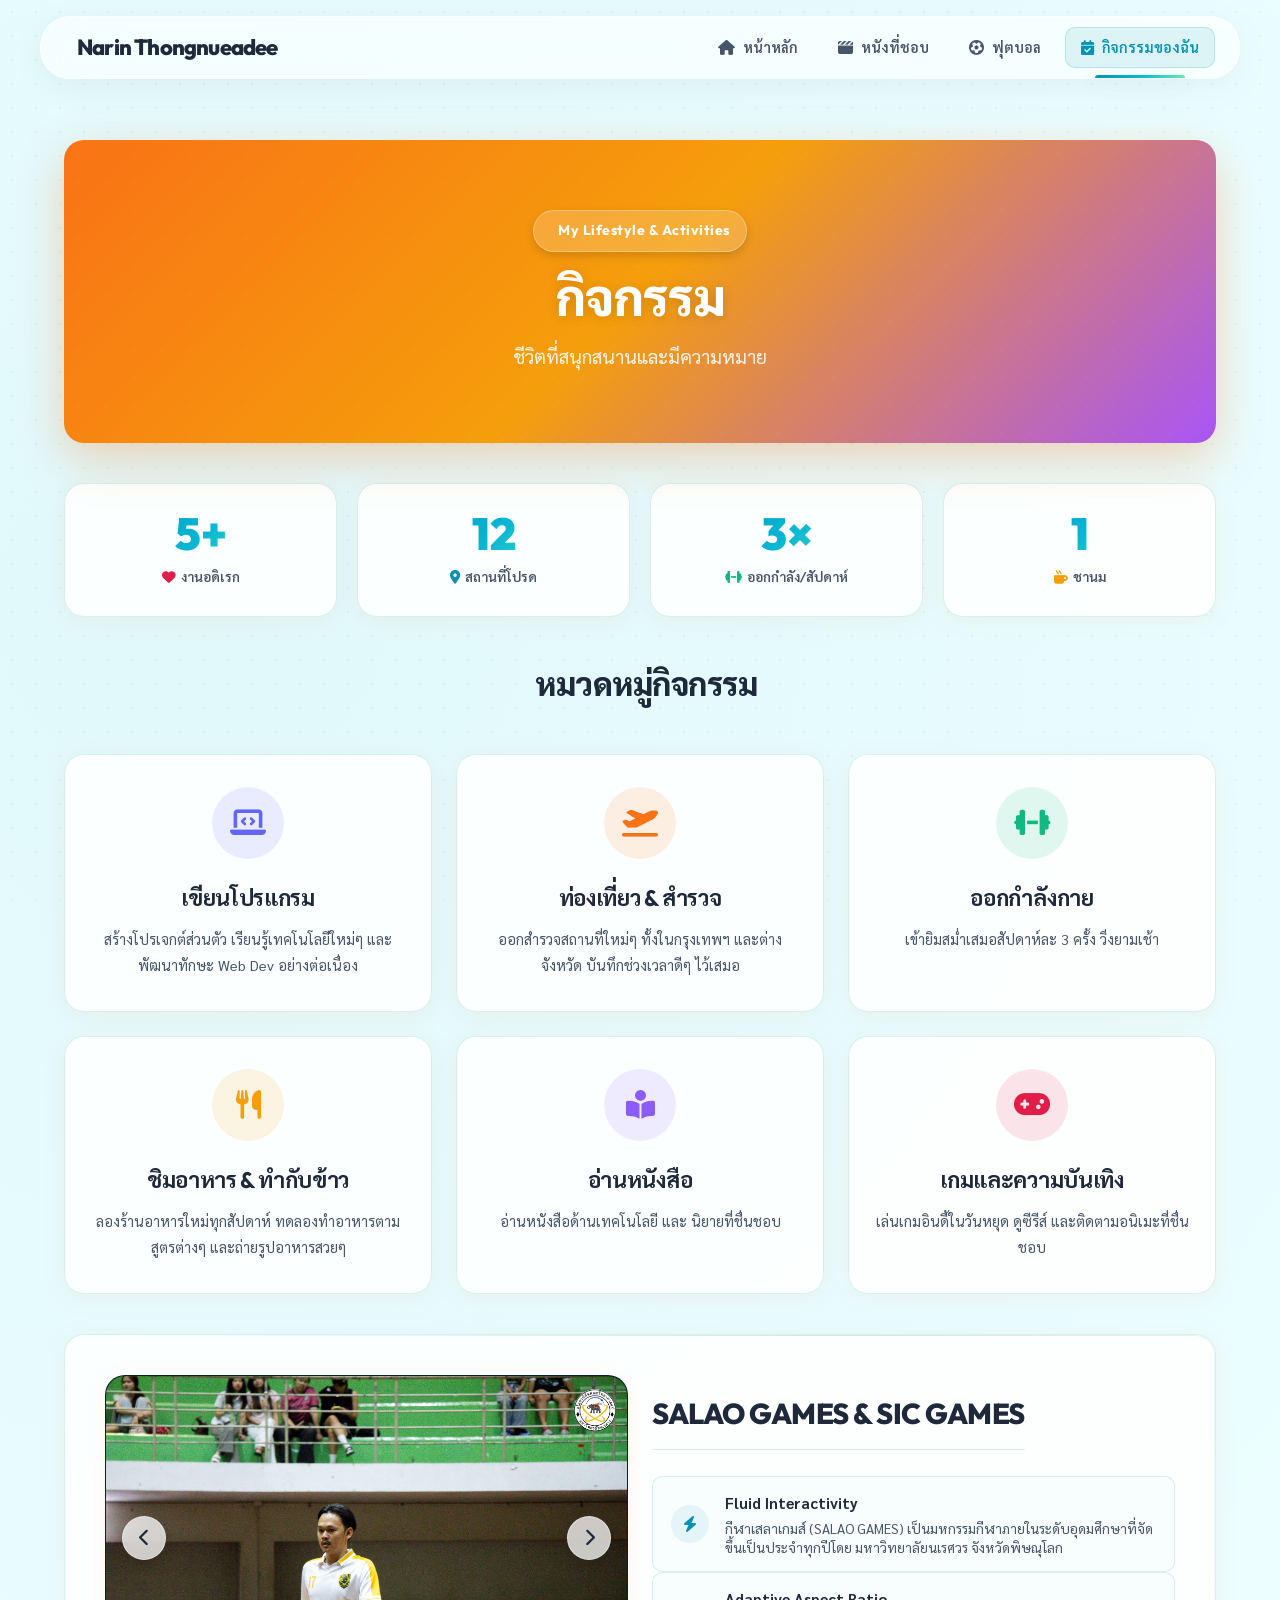
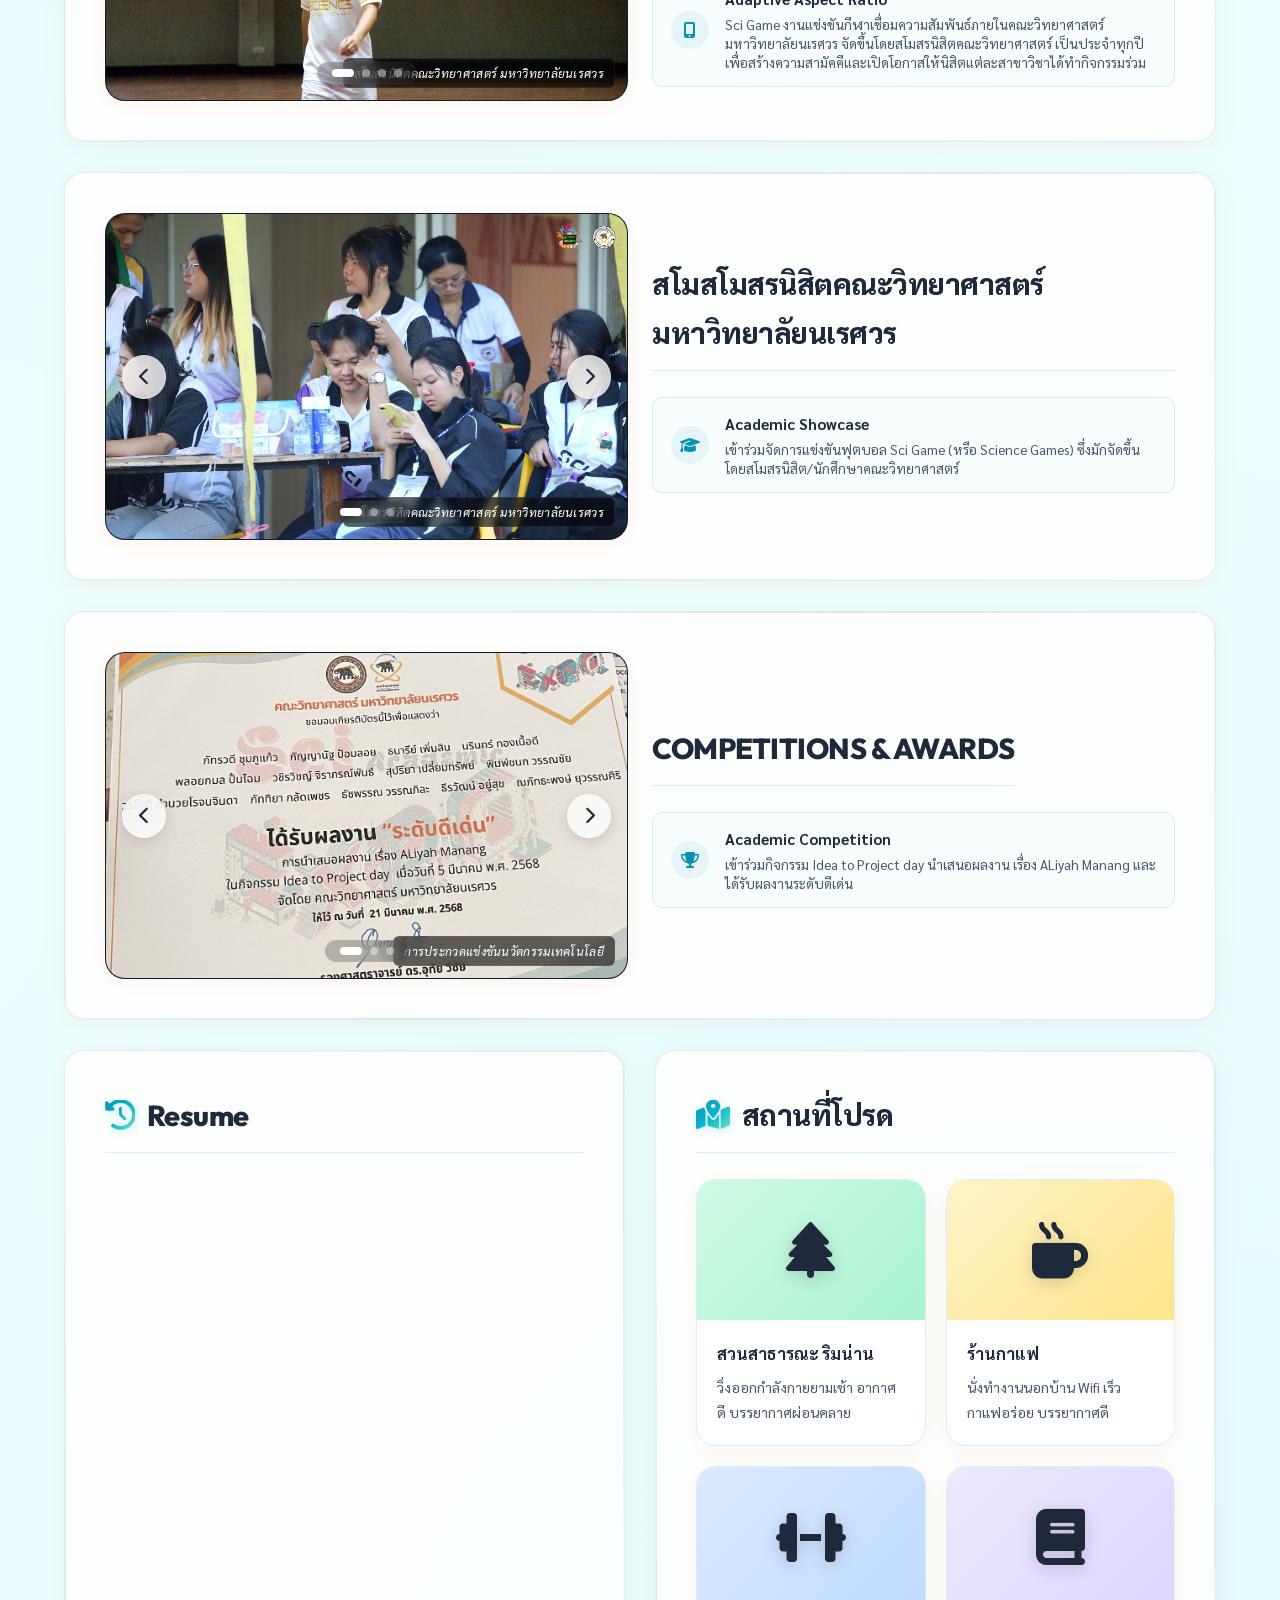
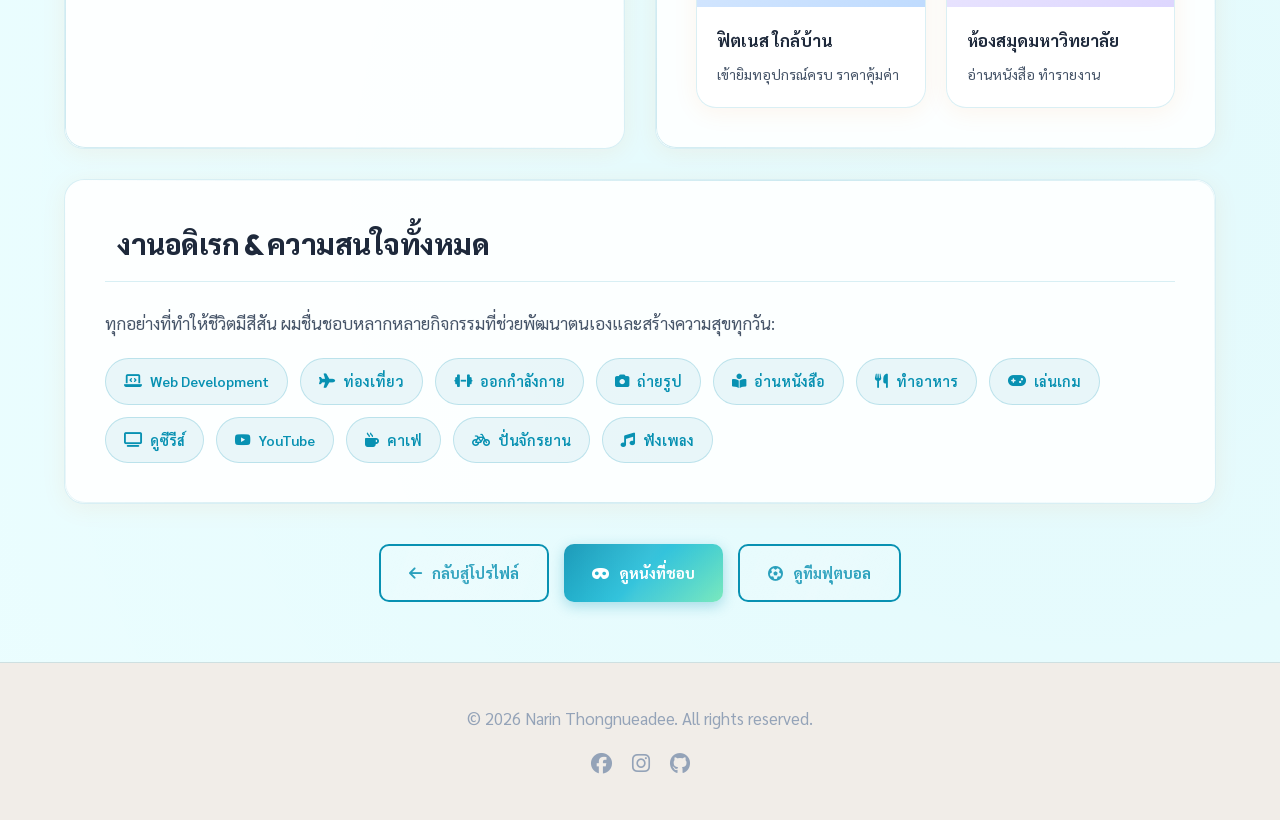
==== commit b0640427: "fix: update all copyright footers and meta to Narin Thongnueadee" ====
--- a/activities.html
+++ b/activities.html
@@ -5,7 +5,7 @@
     <meta charset="UTF-8">
     <meta name="viewport" content="width=device-width, initial-scale=1.0">
     <title>กิจกรรม</title>
-    <meta name="description" content="รวมกิจกรรมยามว่าง งานอดิเรก และสิ่งที่ทำให้ชีวิตมีความสุขของสมชาย">
+    <meta name="description" content="รวมกิจกรรมยามว่าง งานอดิเรก และสิ่งที่ทำให้ชีวิตมีความสุขของนรินทร์">
     <link rel="stylesheet" href="style.css">
     <!-- FontAwesome 6.4.0 Icons -->
     <link rel="stylesheet" href="https://cdnjs.cloudflare.com/ajax/libs/font-awesome/6.4.0/css/all.min.css">
@@ -350,7 +350,7 @@
     <!-- Footer -->
     <footer>
         <div class="container" style="margin: 0 auto; padding: 0;">
-            <p style="margin-bottom: 12px;">&#169; 2026 Somchai's Space. All rights reserved.</p>
+            <p style="margin-bottom: 12px;">&#169; 2026 Narin Thongnueadee. All rights reserved.</p>
             <div style="display: flex; gap: 20px; justify-content: center; font-size: 1.3rem;">
                 <a href="#" style="color: var(--text-muted); transition: var(--transition-smooth);"><i
                         class="fa-brands fa-facebook"></i></a>
--- a/style.css
+++ b/style.css
@@ -519,6 +519,7 @@
     text-align: center;
     padding: 60px 24px;
     background: 
+        radial-gradient(circle at -40px calc(100% + 40px), rgba(249, 115, 22, 0.1) 0%, transparent 60%),
         radial-gradient(circle at 10% 10%, rgba(var(--accent-profile-rgb), 0.15), transparent 45%),
         radial-gradient(circle at 90% 80%, rgba(var(--accent-profile-rgb), 0.10), transparent 45%),
         var(--bg-card);
@@ -529,6 +530,14 @@
         inset 0 0 0 1px rgba(255, 255, 255, 0.4);
     position: relative;
     overflow: hidden;
+    transition: var(--transition-smooth);
+}
+
+.profile-hero:hover {
+    transform: translateY(-5px);
+    box-shadow: 
+        0 30px 60px -20px rgba(249, 115, 22, 0.25),
+        inset 0 0 0 1.5px rgba(249, 115, 22, 0.3);
 }
 
 /* Digital student card decorations */
@@ -539,21 +548,36 @@
     right: 24px;
     font-size: 0.75rem;
     font-weight: 800;
-    color: rgba(249, 115, 22, 0.35);
+    color: rgba(249, 115, 22, 0.45);
     letter-spacing: 2px;
     font-family: var(--font-heading);
 }
 
+/* Hologram light sweep effect */
 .profile-hero::after {
     content: '';
     position: absolute;
-    bottom: -80px;
-    left: -80px;
-    width: 250px;
-    height: 250px;
-    border-radius: 50%;
-    background: radial-gradient(circle, rgba(249, 115, 22, 0.08) 0%, transparent 70%);
+    top: 0;
+    left: -150%;
+    width: 60%;
+    height: 100%;
+    background: linear-gradient(
+        90deg,
+        transparent,
+        rgba(255, 255, 255, 0.05) 15%,
+        rgba(255, 255, 255, 0.45) 50%,
+        rgba(255, 255, 255, 0.05) 85%,
+        transparent
+    );
+    transform: skewX(-25deg);
     pointer-events: none;
+    z-index: 3;
+    transition: none;
+}
+
+.profile-hero:hover::after {
+    left: 150%;
+    transition: all 1.5s cubic-bezier(0.16, 1, 0.3, 1);
 }
 
 .avatar-wrapper {
@@ -584,7 +608,7 @@
 
 @keyframes float {
     0%, 100% { transform: translateY(0px) rotate(0deg); }
-    50% { transform: translateY(-12px) rotate(3deg); }
+    50% { transform: translateY(-8px) rotate(2deg); }
 }
 
 .info-grid {
@@ -2657,4 +2681,91 @@
     }
 }
 
-
+/* Academic IT Skills Dashboard styling */
+.skills-dashboard-grid {
+    display: flex;
+    flex-direction: column;
+    gap: 18px;
+    margin-top: 15px;
+}
+
+.skill-dash-item {
+    padding: 12px;
+    border-radius: var(--radius-sm);
+    background: rgba(255, 255, 255, 0.3);
+    border: 1px solid rgba(255, 255, 255, 0.4);
+    transition: var(--transition-smooth);
+}
+
+.skill-dash-item:hover {
+    background: rgba(255, 255, 255, 0.7);
+    border-color: rgba(249, 115, 22, 0.2);
+    transform: translateX(4px);
+}
+
+.skill-bar-track {
+    height: 8px;
+    background: rgba(100, 116, 139, 0.1);
+    border-radius: 4px;
+    overflow: hidden;
+    margin-top: 6px;
+    box-shadow: inset 0 1px 2px rgba(0, 0, 0, 0.05);
+}
+
+.skill-bar-fill {
+    height: 100%;
+    background: var(--accent-gradient);
+    border-radius: 4px;
+    box-shadow: 0 0 10px rgba(var(--accent-profile-rgb), 0.3);
+    transition: var(--transition-smooth);
+}
+
+/* Adjust layout on desktop for main profile section */
+@media (min-width: 769px) {
+    .main-profile-grid {
+        grid-template-columns: 1fr 1.25fr;
+        align-items: stretch;
+    }
+}
+
+/* GPAX Progress Ring Styling */
+.progress-ring {
+    transform: rotate(-90deg);
+}
+
+.progress-ring__circle {
+    transition: stroke-dashoffset 0.35s;
+    transform-origin: 50% 50%;
+}
+
+.gpax-circle-wrapper {
+    display: flex;
+    align-items: center;
+    justify-content: center;
+    background: rgba(255, 255, 255, 0.4);
+    border-radius: 50%;
+    box-shadow: 0 4px 10px rgba(0, 0, 0, 0.05);
+}
+
+/* Course item styling */
+.course-item {
+    transition: var(--transition-smooth);
+    border: 1px solid transparent;
+}
+
+.course-item:hover {
+    background: rgba(249, 115, 22, 0.08) !important;
+    border-color: rgba(249, 115, 22, 0.15);
+    transform: translateX(4px);
+}
+
+/* Activity hour box hover animations */
+.activity-hour-box {
+    transition: var(--transition-smooth);
+}
+
+.activity-hour-box:hover {
+    transform: translateY(-2px);
+    background: rgba(255, 255, 255, 0.6) !important;
+    box-shadow: 0 4px 12px rgba(0, 0, 0, 0.04);
+}
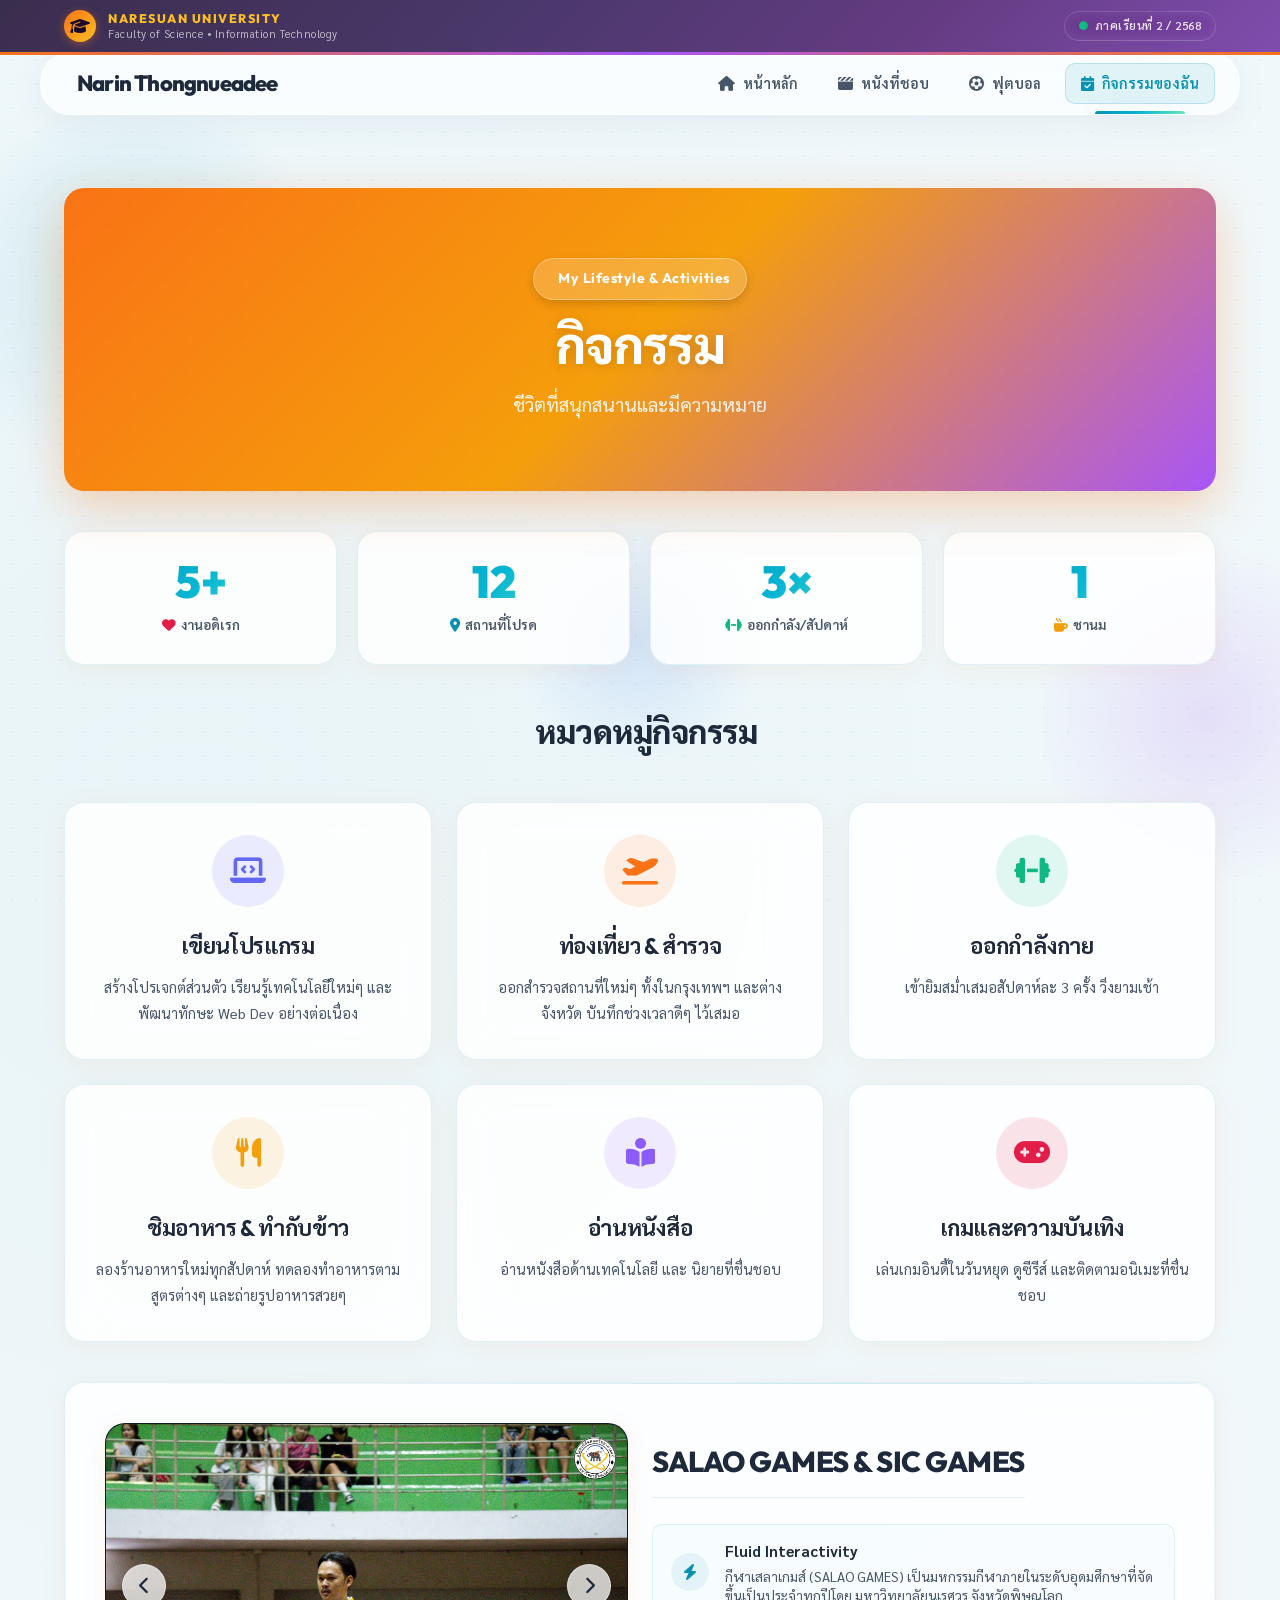
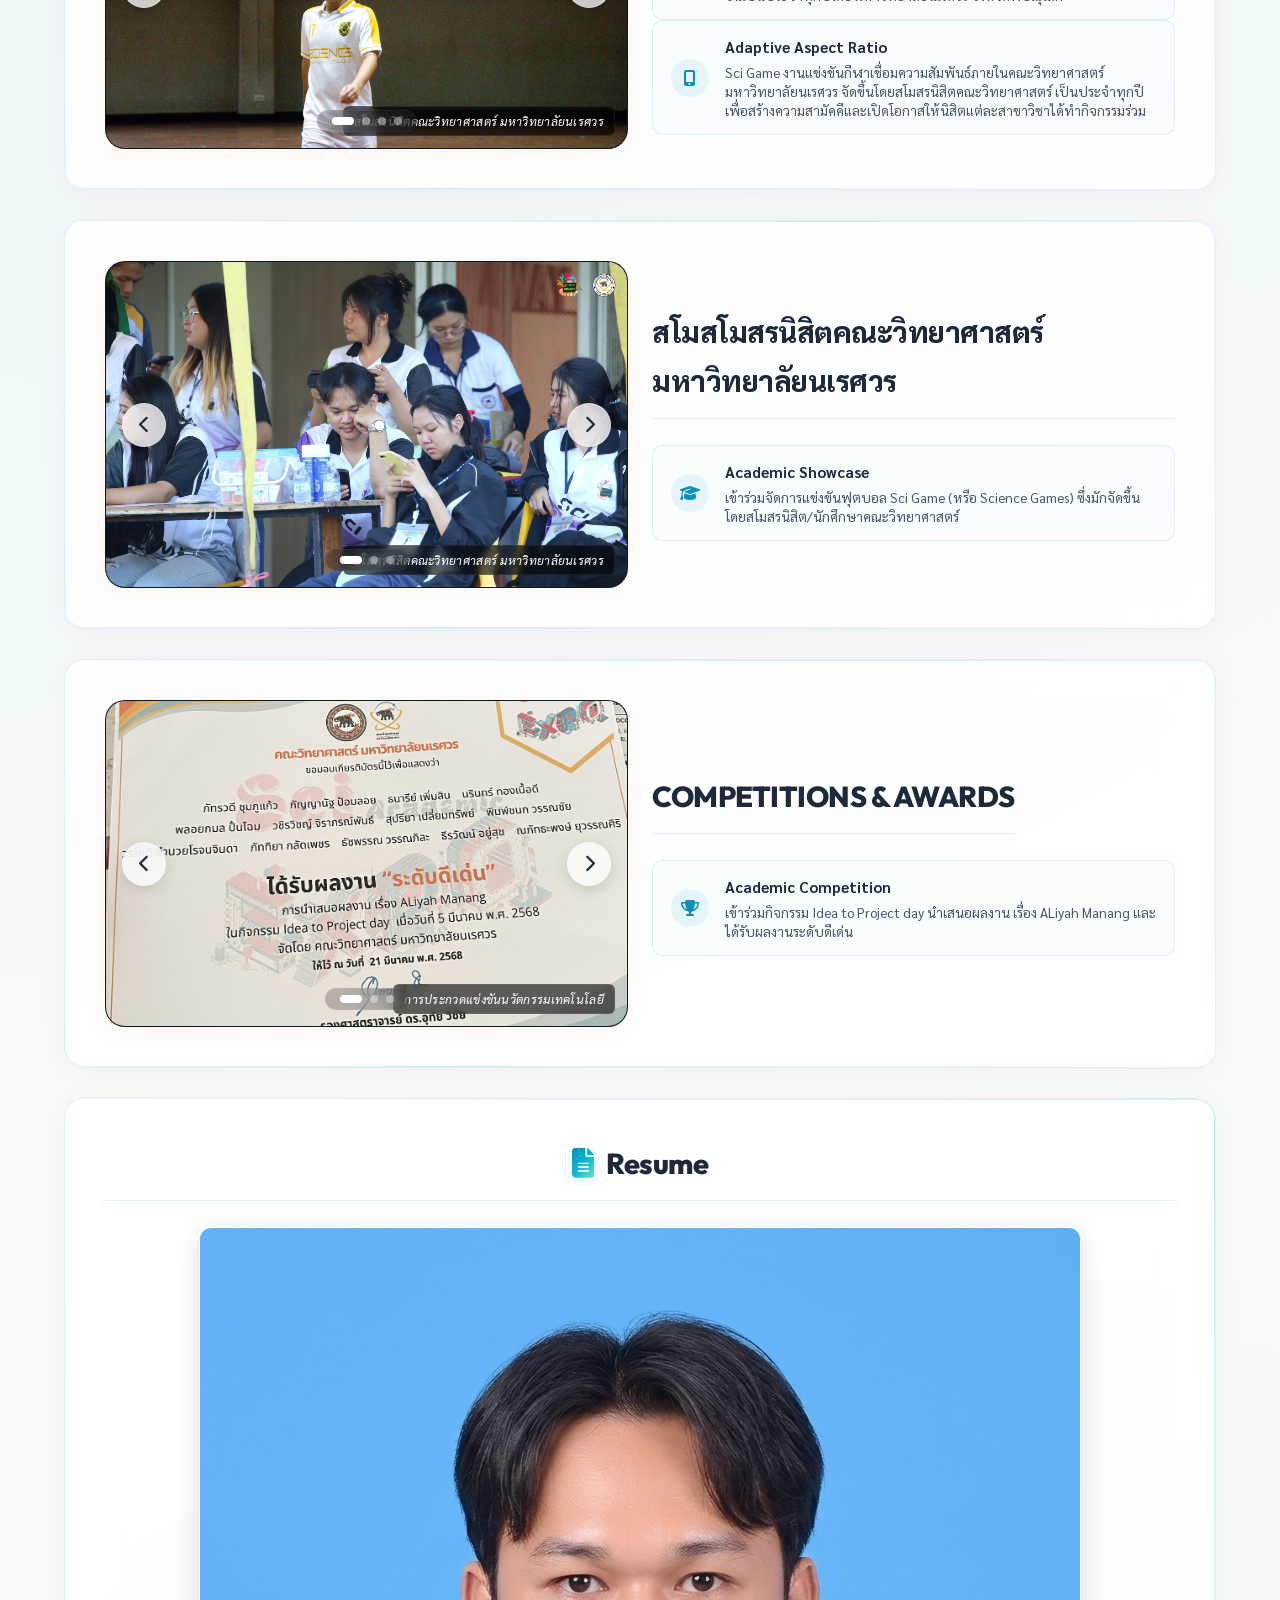
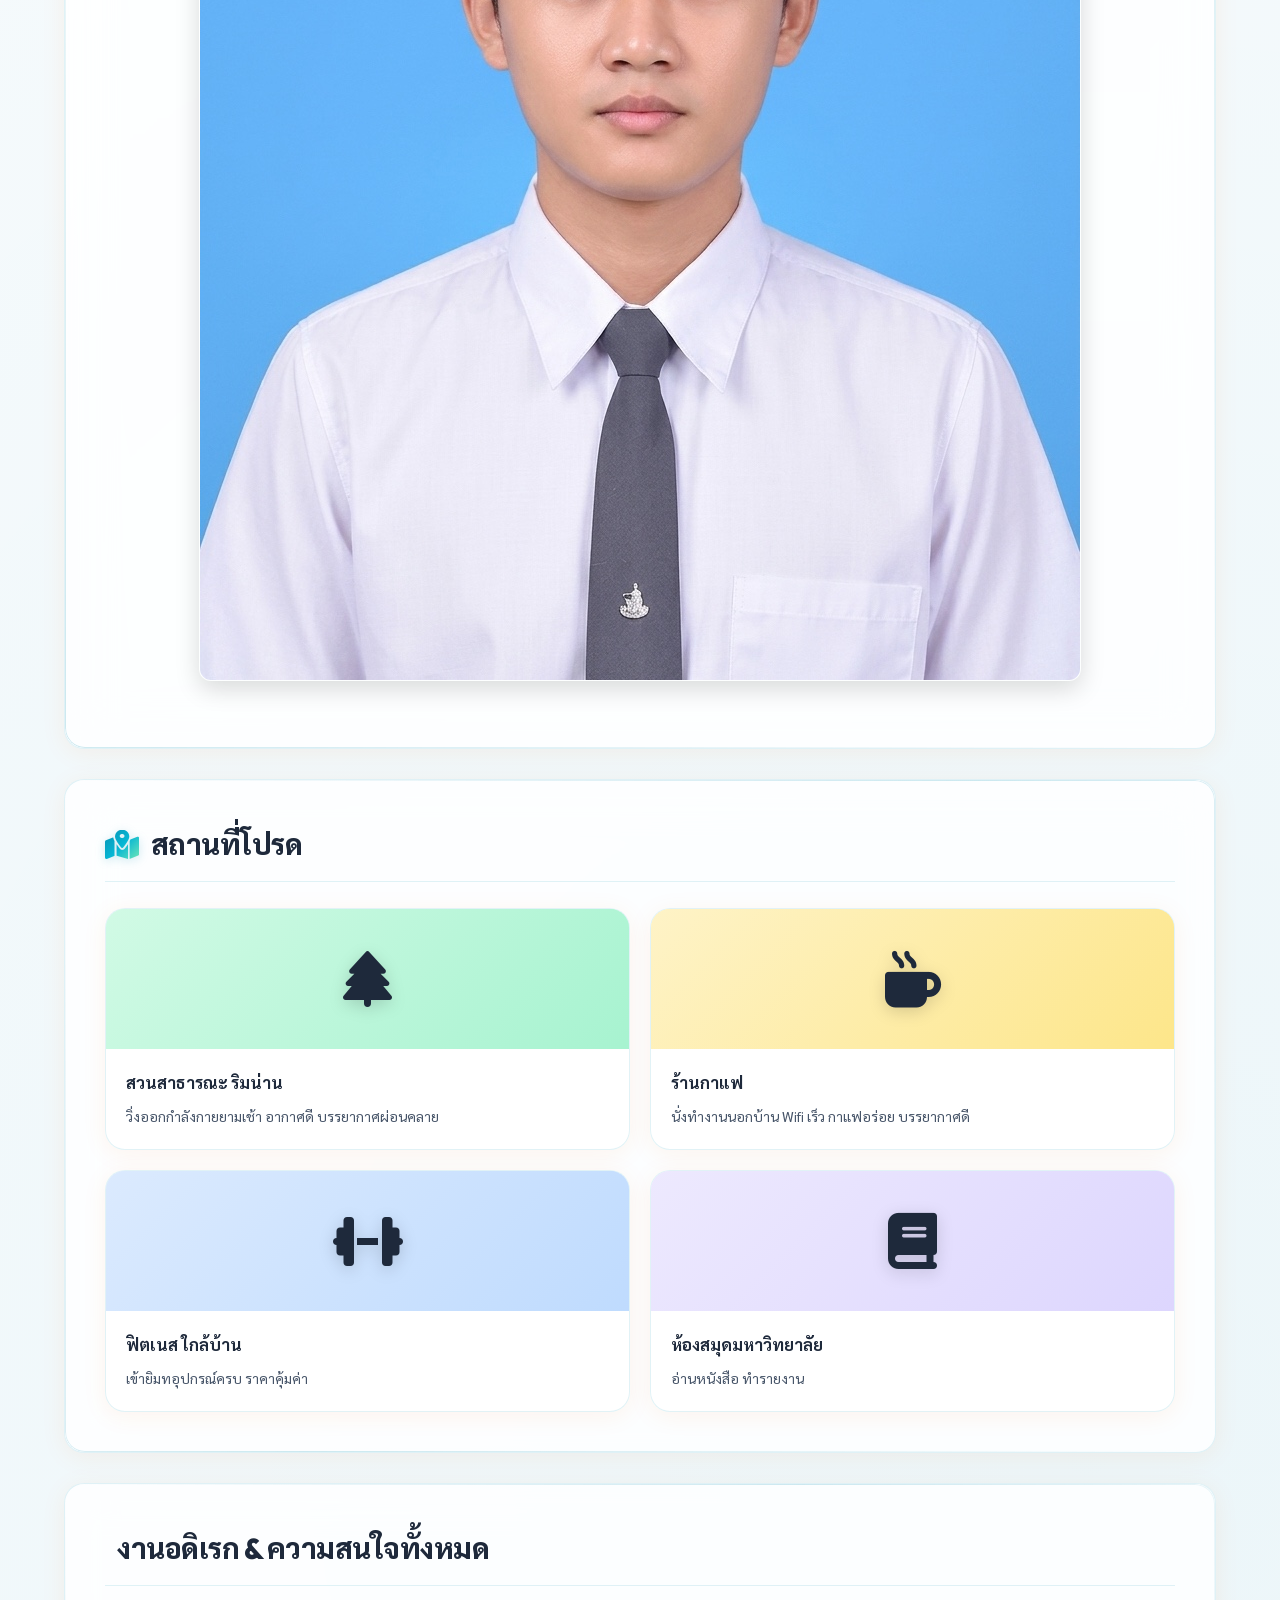
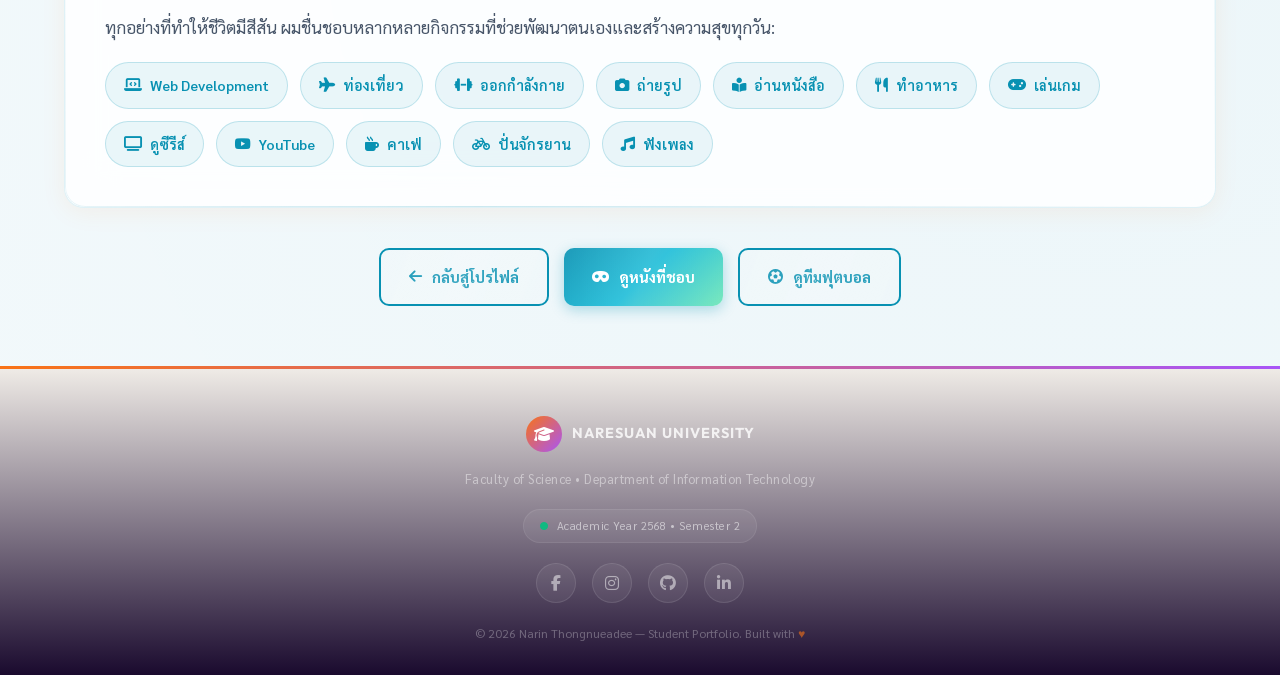
==== commit 52a50fd7: "feat: Premium University Portfolio UX/UI upgrade - Add university header banner, typewriter effect, " ====
--- a/activities.html
+++ b/activities.html
@@ -14,15 +14,23 @@
 
 <body class="page-activities">
 
+    <!-- Floating Orbs Background -->
+    <div class="floating-orbs">
+        <div class="orb orb-1"></div>
+        <div class="orb orb-2"></div>
+        <div class="orb orb-3"></div>
+    </div>
+
+
     <!-- Navbar (โหลดจาก navbar.js อัตโนมัติ) -->
     <div id="navbar-placeholder"></div>
     <script src="navbar.js"></script>
 
     <!-- Main Container -->
-    <div class="container animated-entry">
+    <div class="container reveal-scale">
 
         <!-- Hero Section -->
-        <div class="activities-hero">
+        <div class="activities-hero reveal-scale">
             <span class="badge badge-hero">
                 <i class="fa-solid fa-sparkles"></i> My Lifestyle & Activities
             </span>
@@ -96,7 +104,7 @@
         </div>
 
         <!-- Image Slider -->
-        <div class="card card-premium-glow animated-entry">
+        <div class="card card-premium-glow reveal-scale">
             <div class="slider-grid-container">
 
                 <div class="slider-display-block">
@@ -159,7 +167,7 @@
 
         <!-- Image Slider -->
 
-        <div class="card card-premium-glow animated-entry" style="margin-top: 30px;">
+        <div class="card card-premium-glow reveal-scale" style="margin-top: 30px;">
             <div class="slider-grid-container">
 
                 <div class="slider-display-block">
@@ -206,7 +214,7 @@
 
         <!-- Image Slider -->
 
-        <div class="card card-premium-glow animated-entry" style="margin-top: 30px;">
+        <div class="card card-premium-glow reveal-scale" style="margin-top: 30px;">
             <div class="slider-grid-container">
 
                 <div class="slider-display-block">
@@ -255,14 +263,21 @@
             </div>
         </div>
 
-        <!-- Daily Routine + Favourite Places -->
-        <div class="grid-2" style="margin-top: 10px;">
-
-            <!-- Daily Routine Timeline -->
-            <div class="card card-premium-glow">
-                <h2><i class="fa-solid fa-clock-rotate-left"></i> Resume</h2>
-
-            </div>
+        <!-- Resume Section -->
+        <div class="card card-premium-glow reveal-scale" style="margin-top: 30px;">
+            <h2 style="justify-content: center;"><i class="fa-solid fa-file-lines"
+                    style="color: var(--accent-color);"></i> Resume</h2>
+            <div style="text-align: center; margin-top: 20px;">
+                <img src="img/Resume.png.png" alt="Narin Thongnueadee Resume"
+                    onerror="this.src='img/Student.jpg'; this.alt='Resume not found';"
+                    style="max-width: 100%; height: auto; border-radius: 12px; box-shadow: 0 8px 24px rgba(0,0,0,0.15); border: 1px solid rgba(255,255,255,0.1);">
+                <div style="margin-top: 20px;">
+                </div>
+            </div>
+        </div>
+
+        <!-- Favourite Places -->
+        <div class="grid-1" style="margin-top: 30px;">
 
             <!-- Favourite Places -->
             <div class="card card-premium-glow">
@@ -347,19 +362,22 @@
 
     </div>
 
-    <!-- Footer -->
-    <footer>
-        <div class="container" style="margin: 0 auto; padding: 0;">
-            <p style="margin-bottom: 12px;">&#169; 2026 Narin Thongnueadee. All rights reserved.</p>
-            <div style="display: flex; gap: 20px; justify-content: center; font-size: 1.3rem;">
-                <a href="#" style="color: var(--text-muted); transition: var(--transition-smooth);"><i
-                        class="fa-brands fa-facebook"></i></a>
-                <a href="#" style="color: var(--text-muted); transition: var(--transition-smooth);"><i
-                        class="fa-brands fa-instagram"></i></a>
-                <a href="#" style="color: var(--text-muted); transition: var(--transition-smooth);"><i
-                        class="fa-brands fa-github"></i></a>
-            </div>
-        </div>
+    <!-- Academic Footer -->
+    <footer class="footer-academic">
+        <div class="footer-uni-crest">
+            <div class="crest-icon"><i class="fa-solid fa-graduation-cap"></i></div>
+            <span>NARESUAN UNIVERSITY</span>
+        </div>
+        <div class="footer-faculty">Faculty of Science • Department of Information Technology</div>
+        <div class="footer-semester"><i class="fa-solid fa-circle"></i> Academic Year 2568 • Semester 2</div>
+        <div class="footer-social">
+            <a href="#" aria-label="Facebook"><i class="fa-brands fa-facebook-f"></i></a>
+            <a href="#" aria-label="Instagram"><i class="fa-brands fa-instagram"></i></a>
+            <a href="#" aria-label="GitHub"><i class="fa-brands fa-github"></i></a>
+            <a href="#" aria-label="LinkedIn"><i class="fa-brands fa-linkedin-in"></i></a>
+        </div>
+        <p class="footer-copy">&copy; 2026 Narin Thongnueadee — Student Portfolio. Built with <a href="#">&hearts;</a>
+        </p>
     </footer>
 
     <script>
@@ -428,6 +446,21 @@
         });
     </script>
 
+    <!-- Scroll-Reveal Script -->
+    <script>
+        document.addEventListener('DOMContentLoaded', () => {
+            const revealEls = document.querySelectorAll('.reveal, .reveal-left, .reveal-right, .reveal-scale');
+            const revealObserver = new IntersectionObserver((entries) => {
+                entries.forEach(entry => {
+                    if (entry.isIntersecting) {
+                        entry.target.classList.add('revealed');
+                    }
+                });
+            }, { threshold: 0.1, rootMargin: '0px 0px -40px 0px' });
+            revealEls.forEach(el => revealObserver.observe(el));
+        });
+    </script>
+
 </body>
 
 </html>
--- a/style.css
+++ b/style.css
@@ -53,6 +53,10 @@
     --radius-lg: 30px;
     --transition-smooth: all 0.5s cubic-bezier(0.16, 1, 0.3, 1);
 }
+.profile-hero::before, 
+.profile-hero::after {
+    display: none !important;
+}
 
 /* ==========================================================================
    2. PAGE SPECIFIC ACCENT OVERRIDES
@@ -62,10 +66,10 @@
     --accent-color-rgb: var(--accent-profile-rgb);
     --accent-gradient: var(--gradient-profile);
     --accent-glow: var(--shadow-glow-profile);
-    --bg-global: #faf8f5;
-    --bg-card: rgba(255, 255, 255, 0.88);
+    --bg-global: #f8fafc; /* Softer, clean neutral slate-50 background */
+    --bg-card: rgba(255, 255, 255, 0.85);
     --bg-card-rgb: 255, 255, 255;
-    --border-light: rgba(249, 115, 22, 0.15);
+    --border-light: rgba(249, 115, 22, 0.12); /* Slightly subtler borders */
 }
 
 body.page-movie {
@@ -73,10 +77,10 @@
     --accent-color-rgb: var(--accent-movie-rgb);
     --accent-gradient: var(--gradient-movie);
     --accent-glow: var(--shadow-glow-movie);
-    --bg-global: #fff1f2;
-    --bg-card: rgba(255, 255, 255, 0.88);
+    --bg-global: #faf6f6; /* Very subtle rose-tinted off-white background */
+    --bg-card: rgba(255, 255, 255, 0.85);
     --bg-card-rgb: 255, 255, 255;
-    --border-light: rgba(225, 29, 72, 0.15);
+    --border-light: rgba(225, 29, 72, 0.12);
 }
 
 body.page-football {
@@ -84,10 +88,10 @@
     --accent-color-rgb: var(--accent-football-rgb);
     --accent-gradient: var(--gradient-football);
     --accent-glow: var(--shadow-glow-football);
-    --bg-global: #fffbeb;
-    --bg-card: rgba(255, 255, 255, 0.88);
+    --bg-global: #fafaf5; /* Subtle amber/gold-tinted off-white background */
+    --bg-card: rgba(255, 255, 255, 0.85);
     --bg-card-rgb: 255, 255, 255;
-    --border-light: rgba(217, 119, 6, 0.15);
+    --border-light: rgba(217, 119, 6, 0.12);
 }
 
 body.page-activities {
@@ -95,10 +99,10 @@
     --accent-color-rgb: var(--accent-activities-rgb);
     --accent-gradient: var(--gradient-activities);
     --accent-glow: var(--shadow-glow-activities);
-    --bg-global: #ecfeff;
-    --bg-card: rgba(255, 255, 255, 0.88);
+    --bg-global: #f5fafc; /* Subtle cyan/teal-tinted off-white background */
+    --bg-card: rgba(255, 255, 255, 0.85);
     --bg-card-rgb: 255, 255, 255;
-    --border-light: rgba(8, 145, 178, 0.15);
+    --border-light: rgba(8, 145, 178, 0.12);
 }
 
 /* ==========================================================================
@@ -2769,3 +2773,511 @@
     background: rgba(255, 255, 255, 0.6) !important;
     box-shadow: 0 4px 12px rgba(0, 0, 0, 0.04);
 }
+
+/* ==========================================================================
+   15. UNIVERSITY HEADER BANNER
+   ========================================================================== */
+.university-header {
+    background: linear-gradient(135deg, rgba(26, 10, 46, 0.85) 0%, rgba(45, 22, 82, 0.85) 40%, rgba(74, 26, 107, 0.85) 70%, rgba(107, 47, 160, 0.85) 100%);
+    backdrop-filter: blur(12px);
+    -webkit-backdrop-filter: blur(12px);
+    padding: 10px 0;
+    position: fixed;
+    top: 0;
+    left: 0;
+    right: 0;
+    z-index: 1100;
+    border-bottom: 3px solid;
+    border-image: linear-gradient(90deg, #f97316, #a855f7, #f97316) 1;
+}
+
+.uni-header-inner {
+    max-width: 1200px;
+    margin: 0 auto;
+    padding: 0 24px;
+    display: flex;
+    justify-content: space-between;
+    align-items: center;
+}
+
+.uni-header-left {
+    display: flex;
+    align-items: center;
+    gap: 12px;
+}
+
+.uni-logo-icon {
+    width: 32px;
+    height: 32px;
+    background: linear-gradient(135deg, #f97316, #fbbf24);
+    border-radius: 50%;
+    display: flex;
+    align-items: center;
+    justify-content: center;
+    font-size: 16px;
+    color: #1a0a2e;
+    font-weight: 900;
+    box-shadow: 0 2px 8px rgba(249, 115, 22, 0.4);
+}
+
+.uni-header-text {
+    display: flex;
+    flex-direction: column;
+    line-height: 1.2;
+}
+
+.uni-header-text .uni-name {
+    font-family: var(--font-heading);
+    font-size: 0.78rem;
+    font-weight: 800;
+    color: #fbbf24;
+    letter-spacing: 1.5px;
+    text-transform: uppercase;
+}
+
+.uni-header-text .uni-faculty {
+    font-size: 0.68rem;
+    color: rgba(255, 255, 255, 0.65);
+    letter-spacing: 0.5px;
+}
+
+.uni-semester-badge {
+    display: inline-flex;
+    align-items: center;
+    gap: 6px;
+    background: rgba(255, 255, 255, 0.08);
+    border: 1px solid rgba(255, 255, 255, 0.12);
+    color: rgba(255, 255, 255, 0.85);
+    padding: 4px 14px;
+    border-radius: 20px;
+    font-size: 0.7rem;
+    font-weight: 600;
+    letter-spacing: 0.5px;
+    backdrop-filter: blur(8px);
+    -webkit-backdrop-filter: blur(8px);
+}
+
+.uni-semester-badge i {
+    color: #10b981;
+    font-size: 0.55rem;
+}
+
+/* ==========================================================================
+   16. TYPEWRITER ANIMATION
+   ========================================================================== */
+.typewriter-container {
+    display: inline;
+}
+
+.typewriter-text {
+    display: inline;
+    border-right: 3px solid var(--accent-profile);
+    animation: cursorBlink 0.8s steps(1) infinite;
+    padding-right: 2px;
+}
+
+@keyframes cursorBlink {
+    0%, 100% { border-color: var(--accent-profile); }
+    50% { border-color: transparent; }
+}
+
+/* ==========================================================================
+   17. SCROLL-REVEAL ANIMATIONS
+   ========================================================================== */
+.reveal {
+    opacity: 0;
+    transform: translateY(40px);
+    transition: opacity 0.8s cubic-bezier(0.16, 1, 0.3, 1),
+                transform 0.8s cubic-bezier(0.16, 1, 0.3, 1);
+}
+
+.reveal.revealed {
+    opacity: 1;
+    transform: translateY(0);
+}
+
+.reveal-left {
+    opacity: 0;
+    transform: translateX(-40px);
+    transition: opacity 0.8s cubic-bezier(0.16, 1, 0.3, 1),
+                transform 0.8s cubic-bezier(0.16, 1, 0.3, 1);
+}
+
+.reveal-left.revealed {
+    opacity: 1;
+    transform: translateX(0);
+}
+
+.reveal-right {
+    opacity: 0;
+    transform: translateX(40px);
+    transition: opacity 0.8s cubic-bezier(0.16, 1, 0.3, 1),
+                transform 0.8s cubic-bezier(0.16, 1, 0.3, 1);
+}
+
+.reveal-right.revealed {
+    opacity: 1;
+    transform: translateX(0);
+}
+
+.reveal-scale {
+    opacity: 0;
+    transform: scale(0.9);
+    transition: opacity 0.8s cubic-bezier(0.16, 1, 0.3, 1),
+                transform 0.8s cubic-bezier(0.16, 1, 0.3, 1);
+}
+
+.reveal-scale.revealed {
+    opacity: 1;
+    transform: scale(1);
+}
+
+/* Stagger delays for children */
+.reveal-delay-1 { transition-delay: 0.1s; }
+.reveal-delay-2 { transition-delay: 0.2s; }
+.reveal-delay-3 { transition-delay: 0.3s; }
+.reveal-delay-4 { transition-delay: 0.4s; }
+.reveal-delay-5 { transition-delay: 0.5s; }
+
+/* ==========================================================================
+   18. FLOATING ORBS BACKGROUND
+   ========================================================================== */
+.floating-orbs {
+    position: fixed;
+    inset: 0;
+    pointer-events: none;
+    z-index: -1;
+    overflow: hidden;
+}
+
+.orb {
+    position: absolute;
+    border-radius: 50%;
+    /* Removing expensive filter: blur() to fix sluggishness */
+    opacity: 0.15;
+    animation: orbFloat 20s ease-in-out infinite;
+    will-change: transform;
+}
+
+.orb-1 {
+    width: 400px;
+    height: 400px;
+    background: radial-gradient(circle, var(--accent-color), transparent 70%);
+    top: 10%;
+    left: -5%;
+    animation-duration: 25s;
+}
+
+.orb-2 {
+    width: 350px;
+    height: 350px;
+    background: radial-gradient(circle, #a855f7, transparent 70%);
+    top: 60%;
+    right: -8%;
+    animation-duration: 30s;
+    animation-delay: -5s;
+}
+
+.orb-3 {
+    width: 250px;
+    height: 250px;
+    background: radial-gradient(circle, #3b82f6, transparent 70%);
+    bottom: 15%;
+    left: 40%;
+    animation-duration: 22s;
+    animation-delay: -10s;
+}
+
+@keyframes orbFloat {
+    0%, 100% {
+        transform: translate(0, 0) scale(1);
+    }
+    25% {
+        transform: translate(30px, -40px) scale(1.1);
+    }
+    50% {
+        transform: translate(-20px, 20px) scale(0.95);
+    }
+    75% {
+        transform: translate(15px, 35px) scale(1.05);
+    }
+}
+
+/* ==========================================================================
+   19. ENHANCED ACADEMIC FOOTER
+   ========================================================================== */
+.footer-academic {
+    text-align: center;
+    padding: 50px 20px 30px;
+    background: linear-gradient(180deg, var(--bg-dark) 0%, #1a0a2e 100%);
+    color: rgba(255, 255, 255, 0.6);
+    border-top: none;
+    margin-top: 60px;
+    position: relative;
+    overflow: hidden;
+}
+
+.footer-academic::before {
+    content: '';
+    position: absolute;
+    top: 0;
+    left: 0;
+    right: 0;
+    height: 3px;
+    background: linear-gradient(90deg, #f97316, #a855f7, #3b82f6, #f97316);
+    background-size: 300% 100%;
+    animation: footerGradient 6s linear infinite;
+}
+
+@keyframes footerGradient {
+    0% { background-position: 0% 0%; }
+    100% { background-position: 300% 0%; }
+}
+
+.footer-academic .footer-uni-crest {
+    display: flex;
+    align-items: center;
+    justify-content: center;
+    gap: 10px;
+    margin-bottom: 16px;
+}
+
+.footer-academic .footer-uni-crest .crest-icon {
+    width: 36px;
+    height: 36px;
+    background: linear-gradient(135deg, #f97316, #a855f7);
+    border-radius: 50%;
+    display: flex;
+    align-items: center;
+    justify-content: center;
+    font-size: 16px;
+    color: white;
+}
+
+.footer-academic .footer-uni-crest span {
+    font-family: var(--font-heading);
+    font-size: 0.9rem;
+    font-weight: 700;
+    color: rgba(255, 255, 255, 0.8);
+    letter-spacing: 1px;
+}
+
+.footer-academic .footer-faculty {
+    font-size: 0.8rem;
+    color: rgba(255, 255, 255, 0.45);
+    margin-bottom: 20px;
+    letter-spacing: 0.5px;
+}
+
+.footer-academic .footer-semester {
+    display: inline-flex;
+    align-items: center;
+    gap: 8px;
+    background: rgba(255, 255, 255, 0.06);
+    border: 1px solid rgba(255, 255, 255, 0.08);
+    padding: 6px 16px;
+    border-radius: 20px;
+    font-size: 0.72rem;
+    color: rgba(255, 255, 255, 0.55);
+    margin-bottom: 20px;
+    letter-spacing: 0.5px;
+}
+
+.footer-academic .footer-semester i {
+    color: #10b981;
+    font-size: 0.5rem;
+}
+
+.footer-academic .footer-social {
+    display: flex;
+    gap: 16px;
+    justify-content: center;
+    margin-bottom: 20px;
+}
+
+.footer-academic .footer-social a {
+    width: 40px;
+    height: 40px;
+    border-radius: 50%;
+    background: rgba(255, 255, 255, 0.06);
+    border: 1px solid rgba(255, 255, 255, 0.1);
+    display: flex;
+    align-items: center;
+    justify-content: center;
+    color: rgba(255, 255, 255, 0.5);
+    font-size: 1rem;
+    transition: var(--transition-smooth);
+    text-decoration: none;
+}
+
+.footer-academic .footer-social a:hover {
+    background: rgba(249, 115, 22, 0.15);
+    border-color: rgba(249, 115, 22, 0.3);
+    color: #f97316;
+    transform: translateY(-3px);
+    box-shadow: 0 4px 15px rgba(249, 115, 22, 0.2);
+}
+
+.footer-academic .footer-copy {
+    font-size: 0.75rem;
+    color: rgba(255, 255, 255, 0.3);
+    margin: 0;
+}
+
+.footer-academic .footer-copy a {
+    color: rgba(249, 115, 22, 0.6);
+    text-decoration: none;
+    transition: color 0.3s ease;
+}
+
+.footer-academic .footer-copy a:hover {
+    color: #f97316;
+}
+
+/* ==========================================================================
+   20. ANIMATED GRADIENT BORDER ON HOVER
+   ========================================================================== */
+@keyframes borderRotate {
+    0% { --angle: 0deg; }
+    100% { --angle: 360deg; }
+}
+
+.card-premium-glow:hover {
+    border-color: transparent;
+}
+
+/* ==========================================================================
+   21. BODY PADDING ADJUSTMENT FOR UNIVERSITY HEADER
+   ========================================================================== */
+body {
+    padding-top: 148px; /* navbar (70px offset) + uni-header (46px) + extra spacing */
+}
+
+.navbar {
+    top: 52px; /* push navbar below university header */
+}
+
+/* University header responsive */
+@media (max-width: 768px) {
+    .university-header {
+        padding: 6px 0;
+    }
+
+    .uni-header-inner {
+        padding: 0 12px;
+    }
+
+    .uni-header-text .uni-name {
+        font-size: 0.65rem;
+        letter-spacing: 1px;
+    }
+
+    .uni-header-text .uni-faculty {
+        font-size: 0.6rem;
+    }
+
+    .uni-semester-badge {
+        font-size: 0.6rem;
+        padding: 3px 10px;
+    }
+
+    .uni-logo-icon {
+        width: 26px;
+        height: 26px;
+        font-size: 13px;
+    }
+
+    body {
+        padding-top: 135px;
+    }
+
+    .navbar {
+        top: 44px;
+    }
+
+    .footer-academic {
+        padding: 35px 16px 24px;
+    }
+}
+
+/* ==========================================================================
+   22. ANIMATED COUNTER STYLES
+   ========================================================================== */
+.counter {
+    font-variant-numeric: tabular-nums;
+}
+
+/* ==========================================================================
+   23. DYNAMIC BADGES & THEME COLORS
+   ========================================================================== */
+.badge-accent {
+    background: rgba(var(--accent-color-rgb), 0.08);
+    color: var(--accent-color);
+    border-color: rgba(var(--accent-color-rgb), 0.2);
+}
+
+.badge-secondary {
+    background: rgba(100, 116, 139, 0.06);
+    color: var(--text-secondary);
+    border-color: rgba(100, 116, 139, 0.15);
+}
+
+.text-accent {
+    color: var(--accent-color);
+}
+
+/* ==========================================================================
+   24. RESPONSIVE GRIDS (REFACTOR)
+   ========================================================================== */
+.info-grid {
+    display: grid;
+    grid-template-columns: repeat(2, 1fr);
+    gap: 16px;
+}
+.info-item {
+    padding: 12px 15px;
+    background: rgba(var(--accent-color-rgb), 0.02);
+    border-radius: 8px;
+    border: 1px solid rgba(var(--accent-color-rgb), 0.08);
+}
+
+.movie-meta-grid {
+    display: grid;
+    grid-template-columns: repeat(2, 1fr);
+    gap: 16px;
+}
+
+.stadium-meta-grid {
+    display: grid;
+    grid-template-columns: repeat(3, 1fr);
+    gap: 16px;
+}
+
+.course-item {
+    display: flex;
+    justify-content: space-between;
+    font-size: 0.85rem;
+    padding: 6px 10px;
+    background: rgba(var(--accent-color-rgb), 0.03);
+    border-radius: 6px;
+    border: 1px solid rgba(var(--accent-color-rgb), 0.05);
+}
+
+.skill-dash-item {
+    padding: 14px;
+    background: rgba(var(--accent-color-rgb), 0.02);
+    border-radius: 8px;
+    border: 1px solid rgba(var(--accent-color-rgb), 0.08);
+    display: flex;
+    align-items: center;
+}
+
+@media (max-width: 768px) {
+    .info-grid,
+    .movie-meta-grid {
+        grid-template-columns: 1fr;
+    }
+    .stadium-meta-grid {
+        grid-template-columns: 1fr;
+    }
+}
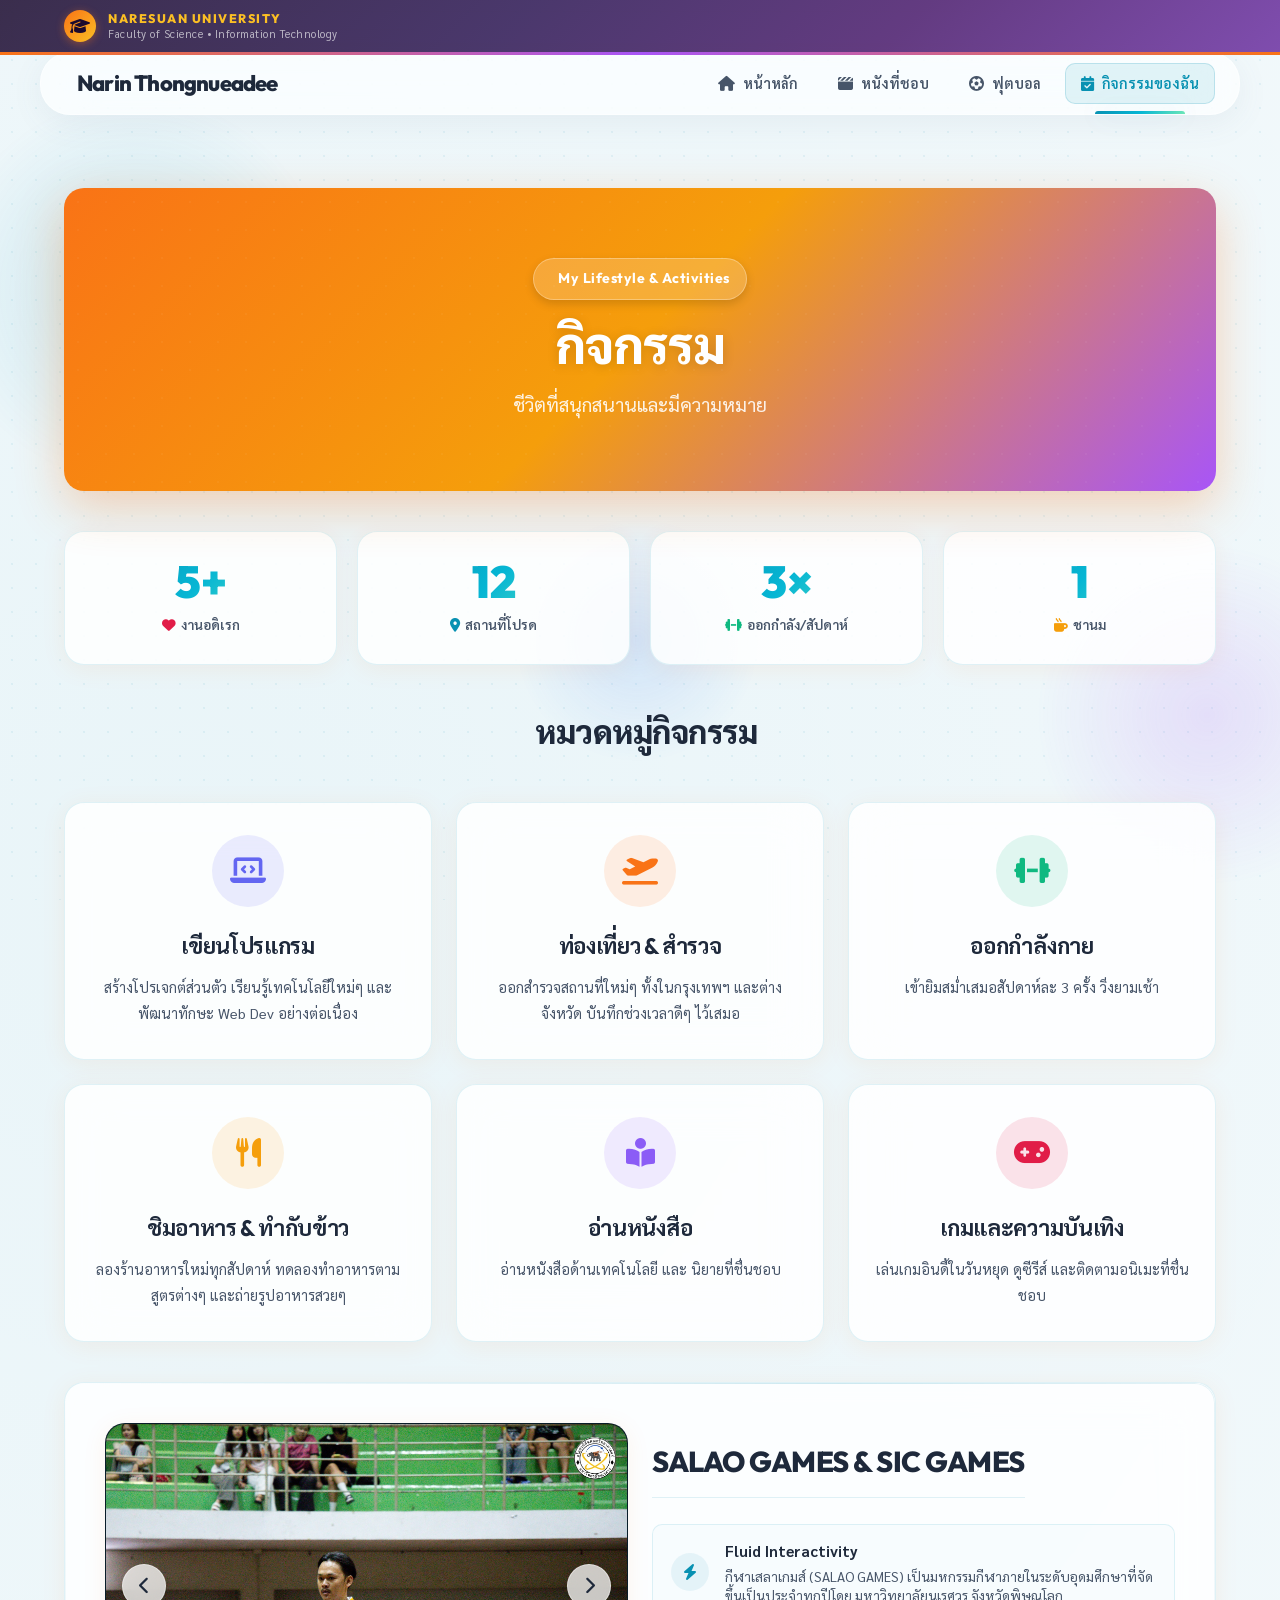
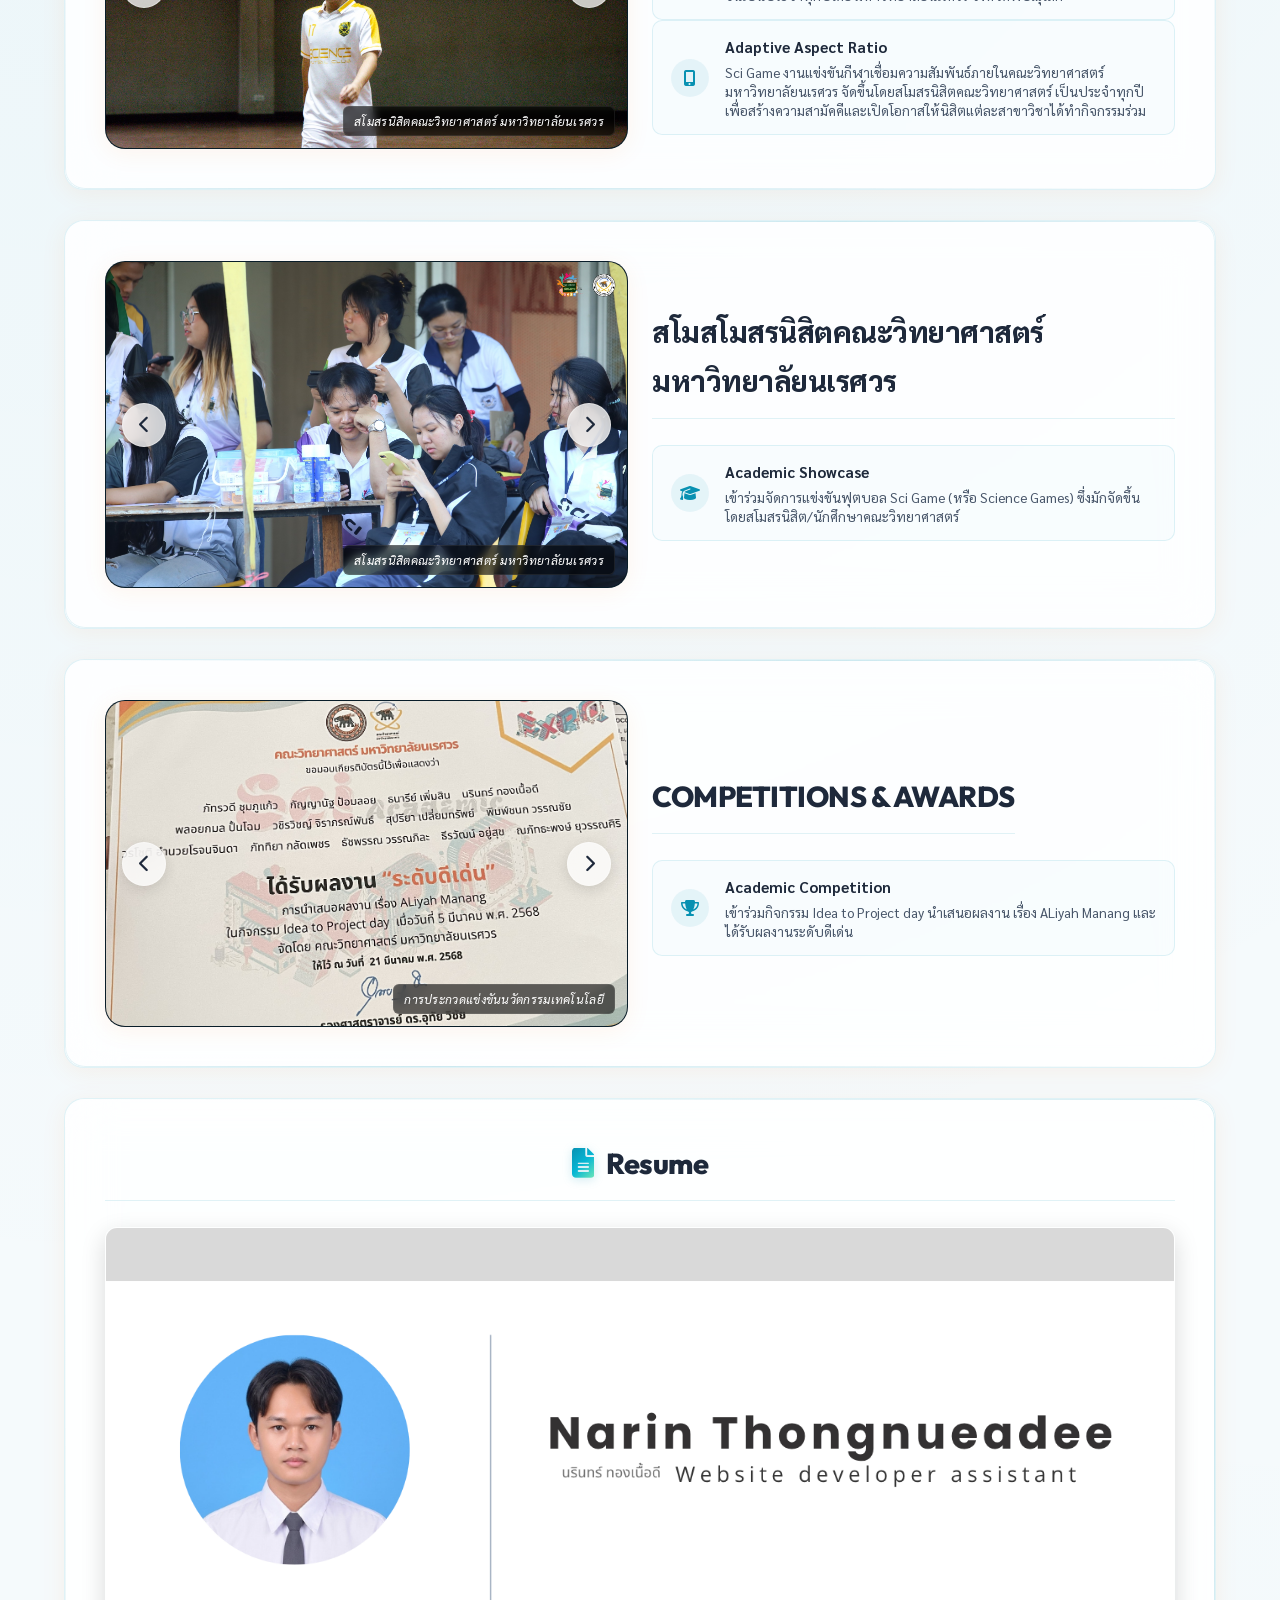
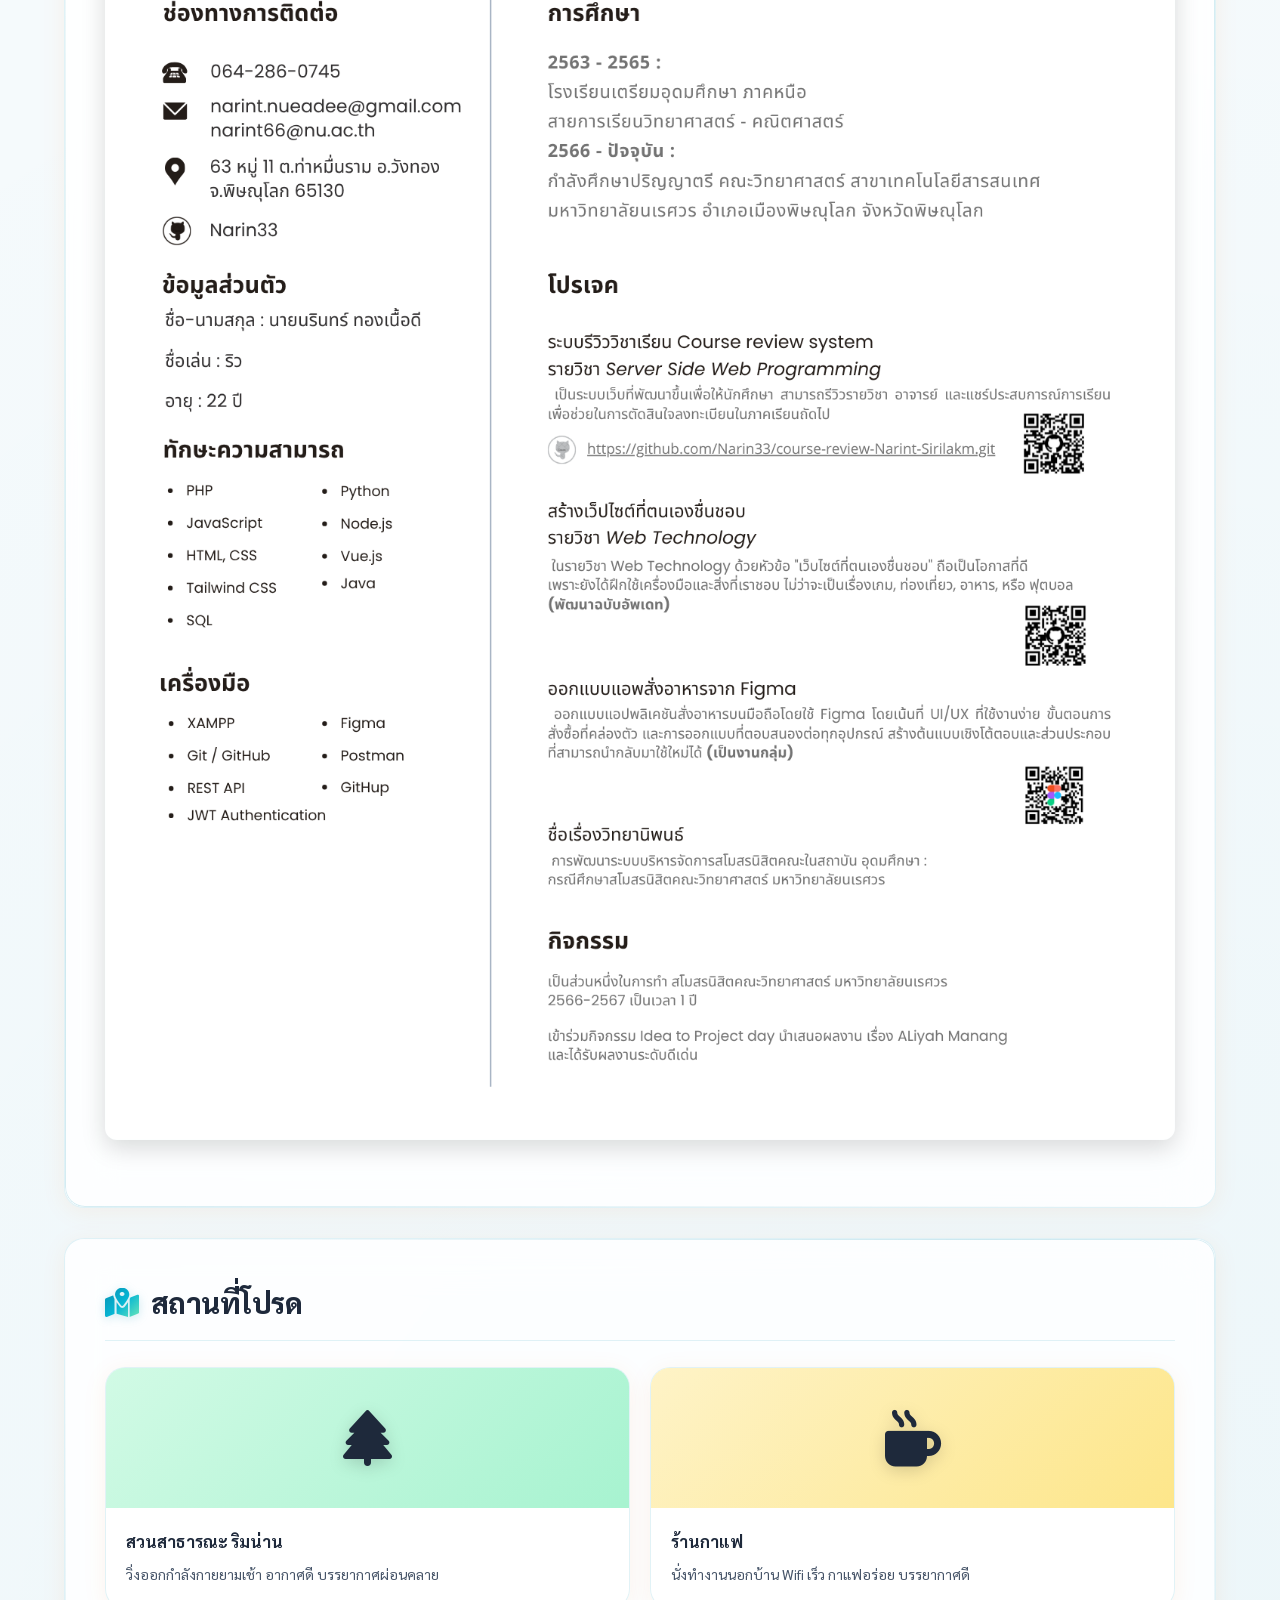
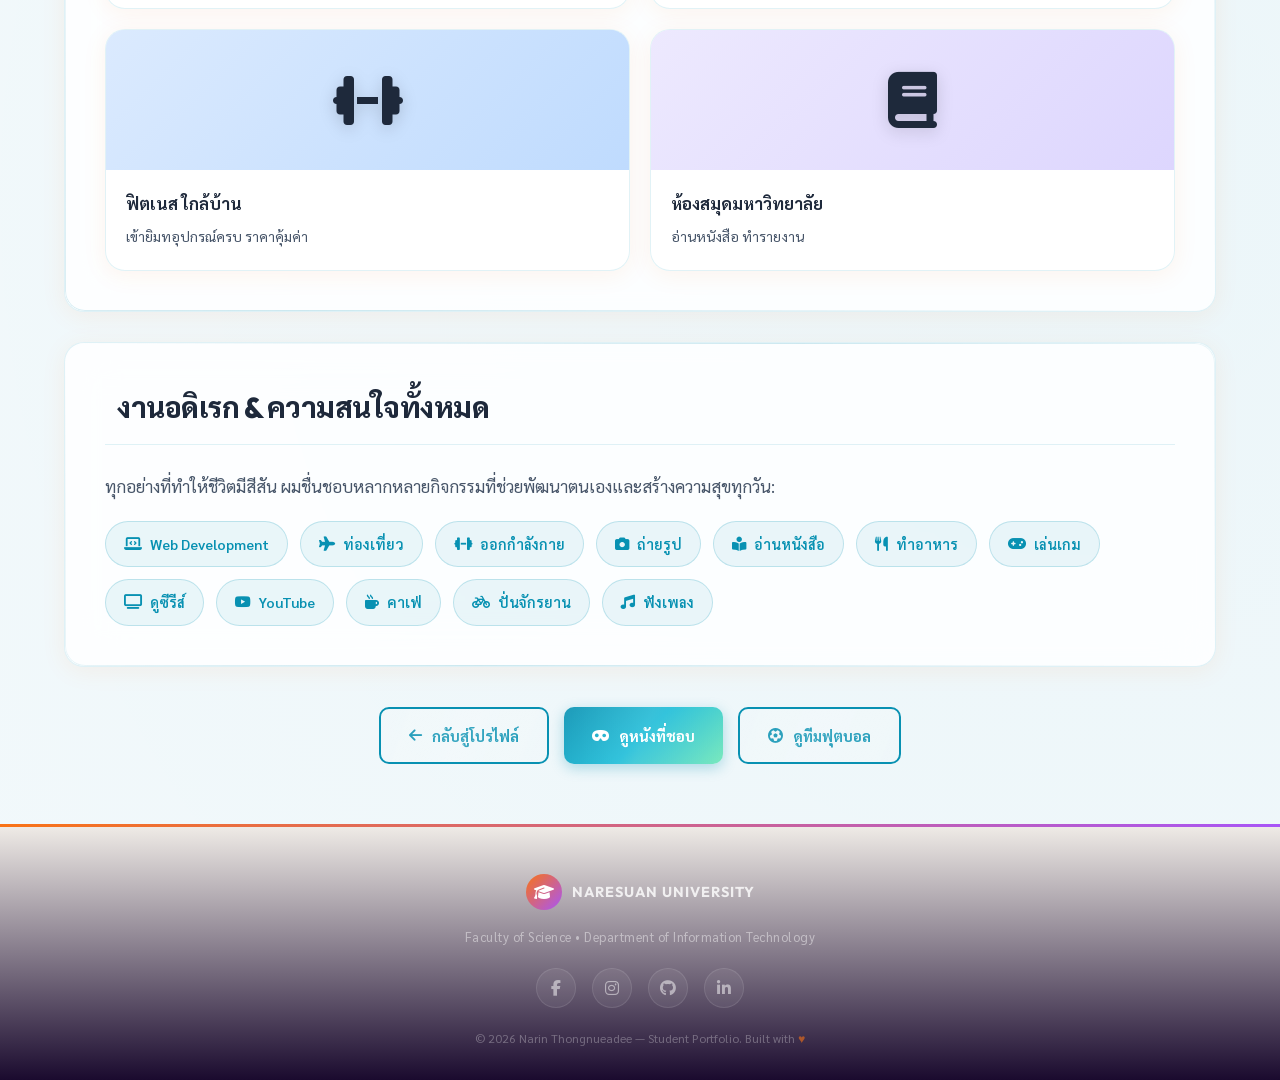
==== commit 2d3ce5de: "Update movie page design and fix activity caption overlap" ====
--- a/activities.html
+++ b/activities.html
@@ -135,7 +135,7 @@
                             <i class="fa-solid fa-chevron-right"></i>
                         </button>
 
-                        <div class="slider-dots-indicator" id="sliderDotsWrapper"></div>
+                        <div class="" id="sliderDotsWrapper"></div>
                     </div>
                 </div>
 
@@ -194,7 +194,7 @@
                             <i class="fa-solid fa-chevron-right"></i>
                         </button>
 
-                        <div class="slider-dots-indicator" id="sliderDotsWrapper2"></div>
+                        <div class="" id="sliderDotsWrapper2"></div>
                     </div>
                 </div>
 
@@ -241,7 +241,7 @@
                             <i class="fa-solid fa-chevron-right"></i>
                         </button>
 
-                        <div class="slider-dots-indicator" id="sliderDotsWrapper3"></div>
+                        <div id="sliderDotsWrapper3"></div>
                     </div>
                 </div>
 
@@ -369,7 +369,6 @@
             <span>NARESUAN UNIVERSITY</span>
         </div>
         <div class="footer-faculty">Faculty of Science • Department of Information Technology</div>
-        <div class="footer-semester"><i class="fa-solid fa-circle"></i> Academic Year 2568 • Semester 2</div>
         <div class="footer-social">
             <a href="#" aria-label="Facebook"><i class="fa-brands fa-facebook-f"></i></a>
             <a href="#" aria-label="Instagram"><i class="fa-brands fa-instagram"></i></a>
@@ -456,7 +455,7 @@
                         entry.target.classList.add('revealed');
                     }
                 });
-            }, { threshold: 0.1, rootMargin: '0px 0px -40px 0px' });
+            }, { threshold: 0, rootMargin: '0px 0px 0px 0px' });
             revealEls.forEach(el => revealObserver.observe(el));
         });
     </script>
--- a/style.css
+++ b/style.css
@@ -1658,11 +1658,20 @@
 /* ==========================================================================
    INTERACTIVE IMAGE SLIDER WITH SIDE CONTENT STYLES
    ========================================================================== */
-.slider-grid-container {
-    display: grid;
-    grid-template-columns: 1.25fr 1fr; /* ให้หน้าต่างภาพสไลด์กว้างกว่ากล่องข้อความเล็กน้อย */
-    gap: 40px;
-    align-items: center;
+.slider-caption-bar { /* เปลี่ยนชื่อคลาสให้ตรงกับในโค้ดของคุณ */
+    position: relative !important; /* เปลี่ยนจาก absolute เป็น relative */
+    bottom: 0;
+    background: #1e1b4b !important; /* เปลี่ยนเป็นสีทึบ (เช่น สีม่วงเข้มโทนเดียวกับมหาลัย) */
+    border-radius: 0 0 16px 16px; /* ลบมุมด้านล่างให้โค้งรับกับกรอบรูป */
+    display: flex;
+    justify-content: space-between;
+    align-items: center;
+    padding: 12px 20px;
+}
+
+/* ปรับให้ตัวกรอบรูปด้านบนไม่มีโค้งล่าง เพื่อให้รอยต่อสนิทกัน */
+.slider-image-container img {
+    border-radius: 16px 16px 0 0 !important;
 }
 
 /* ฐานกล่องควบคุมมุมมองภาพสไลด์ (Slider Area Wrapper) */
